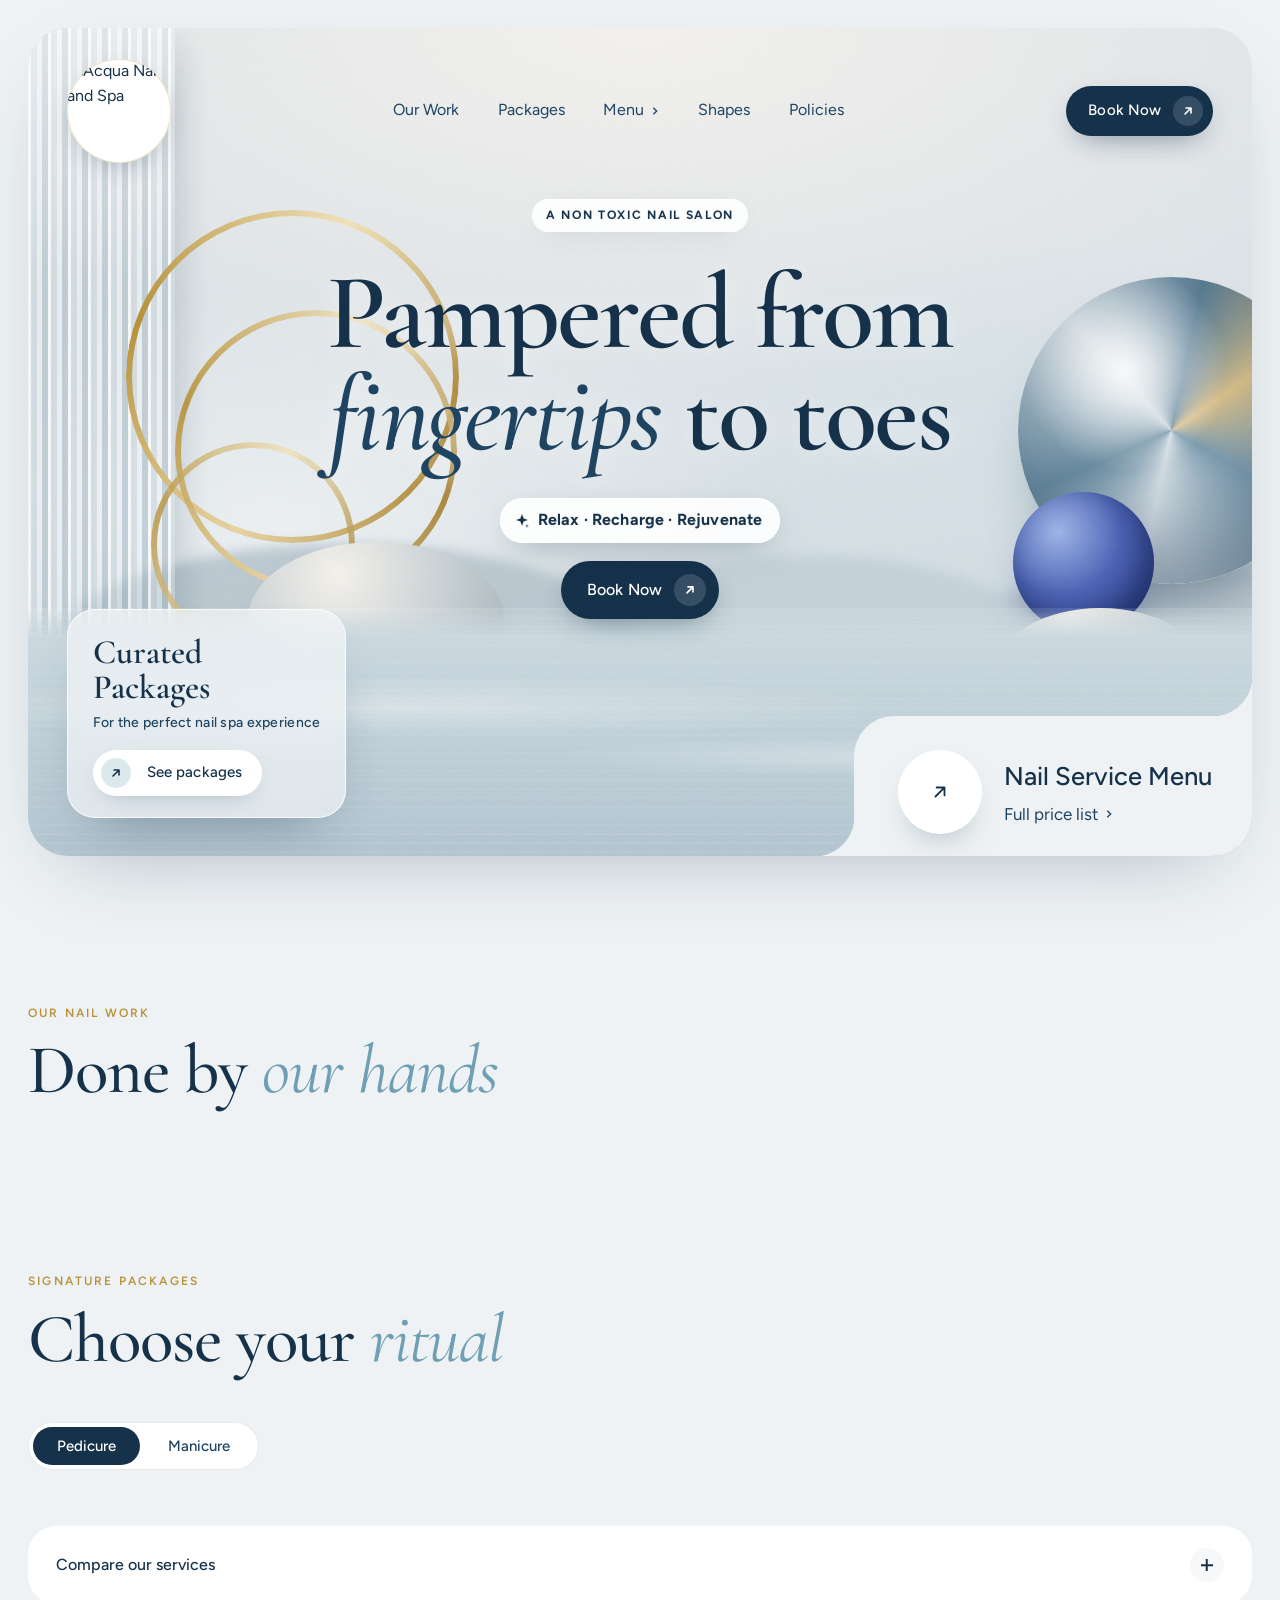
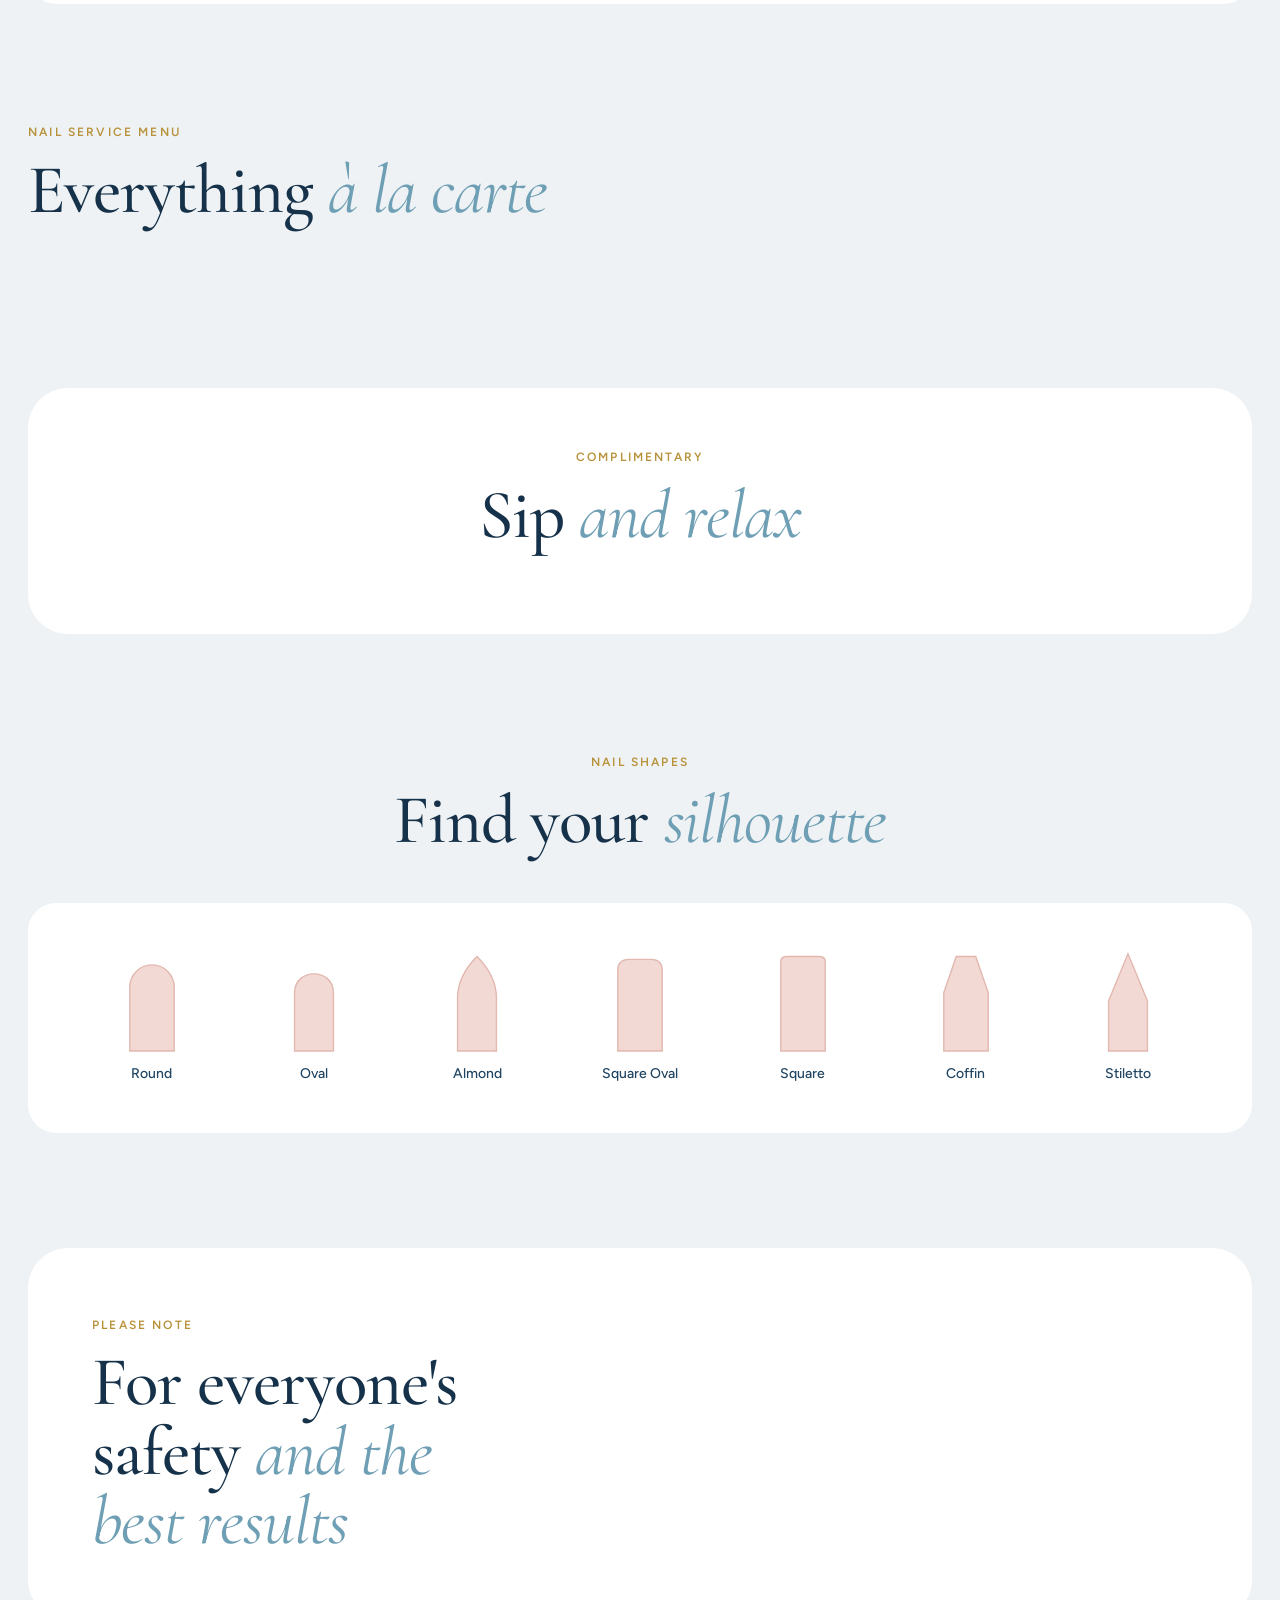
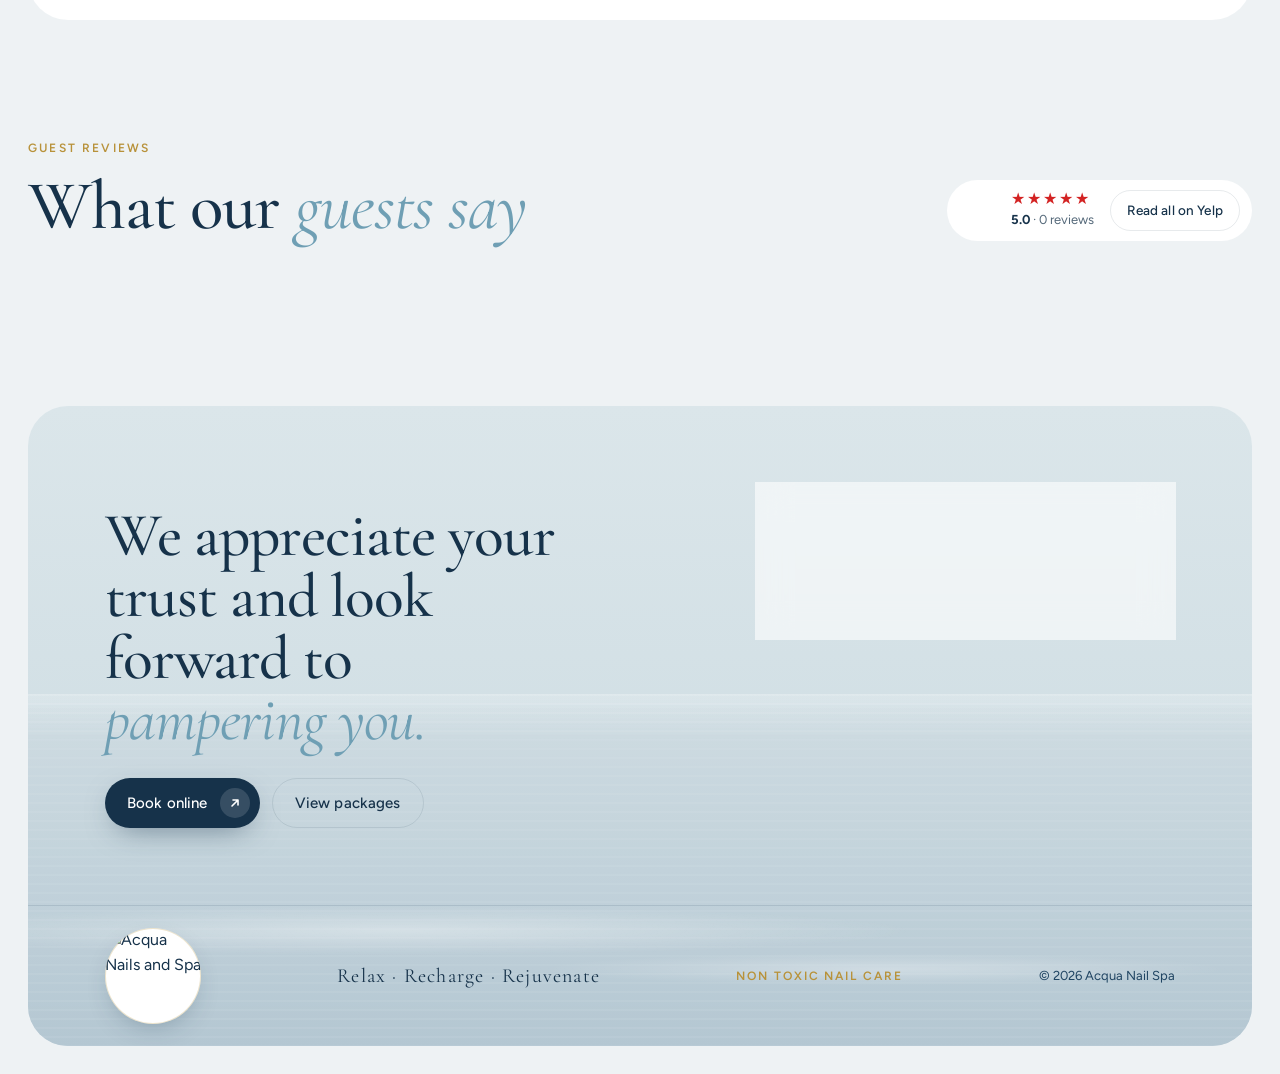
==== index.html @ 0776a432 "Add files via upload" ====
<!DOCTYPE html>
<html lang="en">
<head>
  <meta charset="UTF-8" />
  <meta name="viewport" content="width=device-width, initial-scale=1.0" />
  <title>Acqua Nail Spa · Relax · Recharge · Rejuvenate</title>
  <meta name="description" content="Acqua Nail Spa, a non toxic nail salon in Germantown, MD. Signature R³ manicures and pedicures, gel enhancements, waxing and facials." />
  <link rel="icon" href="images/logo.jpg" />
  <link rel="preconnect" href="https://fonts.googleapis.com" />
  <link rel="preconnect" href="https://fonts.gstatic.com" crossorigin />
  <link href="https://fonts.googleapis.com/css2?family=Cormorant+Garamond:ital,wght@0,400;0,500;0,600;1,400;1,500&family=Figtree:wght@300;400;500;600;700&display=swap" rel="stylesheet" />
  <link rel="stylesheet" href="styles.css" />
</head>
<body>
<!--
  All wording, prices, hours, photos and reviews live in the /content folder and are
  edited at /admin. This file is the layout only.
-->

<!-- ===================== HERO ===================== -->
<header class="hero" id="top">
  <div class="hero__scene" aria-hidden="true">
    <div class="scene__sky"></div>
    <div class="scene__haze"></div>
    <div class="scene__hills"></div>
    <div class="scene__column"></div>
    <div class="scene__ring scene__ring--a"></div>
    <div class="scene__ring scene__ring--b"></div>
    <div class="scene__ring scene__ring--c"></div>
    <div class="scene__orb scene__orb--marble"></div>
    <div class="scene__orb scene__orb--blue"></div>
    <div class="scene__stone scene__stone--l"></div>
    <div class="scene__stone scene__stone--r"></div>
    <div class="scene__water"></div>
    <div class="scene__ripple"></div>
    <div class="scene__grain"></div>
  </div>

  <nav class="nav">
    <a class="brand" href="#top" aria-label="Acqua Nail Spa home">
      <img class="brand__logo" data-logo src="images/logo.jpg" alt="Acqua Nails and Spa" width="104" height="104" />
    </a>

    <ul class="nav__links">
      <li><a href="#work">Our Work</a></li>
      <li><a href="#packages">Packages</a></li>
      <li><a href="#menu">Menu <svg viewBox="0 0 12 12" width="10" height="10" aria-hidden="true"><path d="M4 2l4 4-4 4" fill="none" stroke="currentColor" stroke-width="1.6"/></svg></a></li>
      <li><a href="#shapes">Shapes</a></li>
      <li><a href="#policies">Policies</a></li>
    </ul>

    <a class="btn btn--dark" data-book href="#" target="_blank" rel="noopener">
      <span data-text="hero.book_button">Book Now</span>
      <span class="btn__arrow"><svg viewBox="0 0 12 12" width="12" height="12" aria-hidden="true"><path d="M3 9l6-6M4 3h5v5" fill="none" stroke="currentColor" stroke-width="1.6" stroke-linecap="round" stroke-linejoin="round"/></svg></span>
    </a>

    <button class="nav__toggle" aria-label="Open menu" aria-expanded="false"><span></span><span></span></button>
  </nav>

  <div class="hero__content">
    <span class="chip chip--mini reveal" style="--d:.05s" data-text="hero.badge">A non toxic nail salon</span>
    <h1 class="hero__title reveal" style="--d:.15s"><span data-text="hero.title_start">Pampered from</span> <span class="hero__title-ital" data-text="hero.title_italic">fingertips</span> <span data-text="hero.title_end">to toes</span></h1>
    <span class="chip chip--hero reveal" style="--d:.35s">
      <svg viewBox="0 0 16 16" width="16" height="16" aria-hidden="true"><path d="M8 1l1.6 4.4L14 7l-4.4 1.6L8 13l-1.6-4.4L2 7l4.4-1.6L8 1Z" fill="currentColor"/><path d="M13 11l.6 1.4L15 13l-1.4.6L13 15l-.6-1.4L11 13l1.4-.6L13 11Z" fill="currentColor" opacity=".7"/></svg>
      <span data-text="hero.tagline">Relax · Recharge · Rejuvenate</span>
    </span>
    <a class="btn btn--dark btn--hero reveal" data-book href="#" target="_blank" rel="noopener" style="--d:.5s">
      <span data-text="hero.book_button">Book Now</span>
      <span class="btn__arrow"><svg viewBox="0 0 12 12" width="12" height="12" aria-hidden="true"><path d="M3 9l6-6M4 3h5v5" fill="none" stroke="currentColor" stroke-width="1.6" stroke-linecap="round" stroke-linejoin="round"/></svg></span>
    </a>
  </div>

  <aside class="hero__stat reveal" style="--d:.55s">
    <div class="stat__title" data-text="hero.card_title">Curated Packages</div>
    <div class="stat__label" data-text="hero.card_subtitle">For the perfect nail spa experience</div>
    <a class="btn btn--light" href="#packages">
      <span class="btn__arrow btn__arrow--first"><svg viewBox="0 0 12 12" width="12" height="12" aria-hidden="true"><path d="M3 9l6-6M4 3h5v5" fill="none" stroke="currentColor" stroke-width="1.6" stroke-linecap="round" stroke-linejoin="round"/></svg></span>
      <span data-text="hero.card_button">See packages</span>
    </a>
  </aside>

  <a class="hero__corner reveal" href="#menu" style="--d:.7s">
    <span class="corner__circle"><svg viewBox="0 0 16 16" width="18" height="18" aria-hidden="true"><path d="M4 12l8-8M5 4h7v7" fill="none" stroke="currentColor" stroke-width="1.6" stroke-linecap="round" stroke-linejoin="round"/></svg></span>
    <span class="corner__text">
      <strong data-text="hero.corner_title">Nail Service Menu</strong>
      <span><span data-text="hero.corner_subtitle">Full price list</span> <svg viewBox="0 0 12 12" width="10" height="10" aria-hidden="true"><path d="M4 2l4 4-4 4" fill="none" stroke="currentColor" stroke-width="1.6"/></svg></span>
    </span>
  </a>
</header>

<!-- ===================== PILLARS ===================== -->
<section class="pillars" aria-label="Our philosophy" data-list="pillars"></section>

<!-- ===================== OUR WORK ===================== -->
<section class="section work" id="work">
  <div class="section__head reveal">
    <span class="eyebrow" data-text="gallery.label">Our nail work</span>
    <h2><span data-text="gallery.heading">Done by</span> <em data-text="gallery.heading_italic">our hands</em></h2>
    <p data-text="gallery.intro"></p>
  </div>
  <div class="work__grid" data-list="gallery"></div>
</section>

<!-- ===================== PACKAGES ===================== -->
<section class="section packages" id="packages">
  <div class="section__head reveal">
    <span class="eyebrow" data-text="packages.label">Signature packages</span>
    <h2><span data-text="packages.heading">Choose your</span> <em data-text="packages.heading_italic">ritual</em></h2>
    <p data-text="packages.intro"></p>
  </div>

  <div class="tabs reveal" role="tablist" aria-label="Package type">
    <button class="tab is-active" role="tab" aria-selected="true" data-tab="pedicure">Pedicure</button>
    <button class="tab" role="tab" aria-selected="false" data-tab="manicure">Manicure</button>
    <span class="tabs__glider" aria-hidden="true"></span>
  </div>

  <div class="tier-grid tier-grid--4" data-panel="pedicure" data-tiers="pedicure" role="tabpanel"></div>
  <div class="tier-grid tier-grid--3" data-panel="manicure" data-tiers="manicure" role="tabpanel" hidden></div>

  <details class="compare reveal">
    <summary><span data-text="packages.compare_label">Compare our services</span><i></i></summary>
    <div class="compare__wrap" data-panel="pedicure" data-compare="pedicure"></div>
    <div class="compare__wrap" data-panel="manicure" data-compare="manicure" hidden></div>
    <p class="compare__note" data-text="packages.compare_note"></p>
  </details>
</section>

<!-- ===================== MENU ===================== -->
<section class="section menu" id="menu">
  <div class="section__head reveal">
    <span class="eyebrow" data-text="menu.label">Nail service menu</span>
    <h2><span data-text="menu.heading">Everything</span> <em data-text="menu.heading_italic">à la carte</em></h2>
    <p data-text="menu.intro"></p>
  </div>
  <div class="menu__grid" data-list="menu"></div>
</section>

<!-- ===================== SIP & RELAX ===================== -->
<section class="section sip" id="sip">
  <div class="sip__card">
    <div class="section__head section__head--center reveal">
      <span class="eyebrow" data-text="sip.label">Complimentary</span>
      <h2><span data-text="sip.heading">Sip</span> <em data-text="sip.heading_italic">and relax</em></h2>
      <p data-text="sip.text"></p>
    </div>
    <ul class="sip__row" data-list="sip"></ul>
  </div>
</section>

<!-- ===================== SHAPES ===================== -->
<section class="section shapes" id="shapes">
  <div class="section__head section__head--center reveal">
    <span class="eyebrow">Nail shapes</span>
    <h2>Find your <em>silhouette</em></h2>
  </div>
  <div class="shapes__row">
    <figure class="shape reveal" style="--d:0s"><svg viewBox="0 0 40 72"><path d="M4 72V26a16 16 0 0 1 32 0v46Z"/></svg><figcaption>Round</figcaption></figure>
    <figure class="shape reveal" style="--d:.05s"><svg viewBox="0 0 40 72"><path d="M6 72V30C6 12 34 12 34 30v42Z"/></svg><figcaption>Oval</figcaption></figure>
    <figure class="shape reveal" style="--d:.1s"><svg viewBox="0 0 40 72"><path d="M6 72V34c0-14 8-24 14-30 6 6 14 16 14 30v38Z"/></svg><figcaption>Almond</figcaption></figure>
    <figure class="shape reveal" style="--d:.15s"><svg viewBox="0 0 40 72"><path d="M4 72V14q0-8 8-8h16q8 0 8 8v58Z"/></svg><figcaption>Square Oval</figcaption></figure>
    <figure class="shape reveal" style="--d:.2s"><svg viewBox="0 0 40 72"><path d="M4 72V8q0-4 4-4h24q4 0 4 4v64Z"/></svg><figcaption>Square</figcaption></figure>
    <figure class="shape reveal" style="--d:.25s"><svg viewBox="0 0 40 72"><path d="M4 72V30L13 4h14l9 26v42Z"/></svg><figcaption>Coffin</figcaption></figure>
    <figure class="shape reveal" style="--d:.3s"><svg viewBox="0 0 40 72"><path d="M6 72V36L20 2l14 34v36Z"/></svg><figcaption>Stiletto</figcaption></figure>
  </div>
</section>

<!-- ===================== POLICIES ===================== -->
<section class="section policies" id="policies">
  <div class="policies__card">
    <div class="section__head reveal">
      <span class="eyebrow" data-text="policies.label">Please note</span>
      <h2><span data-text="policies.heading">For everyone's safety</span> <em data-text="policies.heading_italic">and the best results</em></h2>
    </div>
    <ul class="policy-list" data-list="policies"></ul>
  </div>
</section>

<!-- ===================== REVIEWS ===================== -->
<section class="section reviews" id="reviews" aria-label="Guest reviews">
  <div class="reviews__head reveal">
    <div>
      <span class="eyebrow" data-text="reviews.label">Guest reviews</span>
      <h2><span data-text="reviews.heading">What our</span> <em data-text="reviews.heading_italic">guests say</em></h2>
    </div>
    <div class="reviews__summary">
      <span class="g-logo" data-source-logo></span>
      <div>
        <div class="reviews__stars" aria-label="5 out of 5 stars">★★★★★</div>
        <div class="reviews__meta"><b id="reviewsAvg">5.0</b> · <span id="reviewsCount">0</span> reviews</div>
      </div>
      <a class="btn btn--ghost btn--sm" id="reviewsLink" href="#" target="_blank" rel="noopener" data-text="reviews.button">Read all on Yelp</a>
    </div>
  </div>

  <div class="reviews__scroller">
    <button class="reviews__nav reviews__nav--prev" aria-label="Previous reviews"><svg viewBox="0 0 12 12" width="12" height="12" aria-hidden="true"><path d="M8 2L4 6l4 4" fill="none" stroke="currentColor" stroke-width="1.6"/></svg></button>
    <div class="reviews__track" id="reviewsTrack" tabindex="0"></div>
    <button class="reviews__nav reviews__nav--next" aria-label="Next reviews"><svg viewBox="0 0 12 12" width="12" height="12" aria-hidden="true"><path d="M4 2l4 4-4 4" fill="none" stroke="currentColor" stroke-width="1.6"/></svg></button>
  </div>
</section>

<!-- ===================== VISIT / FOOTER ===================== -->
<footer class="visit" id="visit">
  <div class="visit__card">
    <div class="visit__scene" aria-hidden="true"><div class="scene__water scene__water--footer"></div><div class="scene__ripple"></div></div>
    <div class="visit__inner">
      <div class="visit__main reveal">
        <h2><span data-text="footer.heading">We appreciate your trust and look forward to</span> <em data-text="footer.heading_italic">pampering you.</em></h2>
        <p data-text="footer.text"></p>
        <div class="visit__actions">
          <a class="btn btn--dark" data-book href="#" target="_blank" rel="noopener">
            <span data-text="footer.book_button">Book online</span>
            <span class="btn__arrow"><svg viewBox="0 0 12 12" width="12" height="12" aria-hidden="true"><path d="M3 9l6-6M4 3h5v5" fill="none" stroke="currentColor" stroke-width="1.6" stroke-linecap="round" stroke-linejoin="round"/></svg></span>
          </a>
          <a class="btn btn--ghost" href="#packages" data-text="footer.packages_button">View packages</a>
        </div>
      </div>

      <div class="visit__aside reveal" style="--d:.1s">
        <div class="visit__block">
          <h4>Visit us</h4>
          <p><a data-map href="#" target="_blank" rel="noopener"><span data-text="address_line1"></span><br/><span data-text="address_line2"></span></a></p>
          <p><a data-tel href="#" data-text="phone"></a></p>
        </div>
        <div class="visit__block">
          <h4>Hours</h4>
          <p data-list="hours"></p>
        </div>
      </div>
    </div>

    <div class="visit__bottom">
      <a class="brand brand--footer" href="#top">
        <img class="brand__logo brand__logo--footer" data-logo src="images/logo.jpg" alt="Acqua Nails and Spa" width="96" height="96" />
      </a>
      <p class="visit__motto" data-text="footer.motto">Relax · Recharge · Rejuvenate</p>
      <p class="visit__tag" data-text="footer.tag">Non toxic nail care</p>
      <p class="visit__copy">© <span id="year"></span> <span data-text="site_title">Acqua Nail Spa</span></p>
    </div>
  </div>
</footer>

<script src="script.js"></script>
</body>
</html>
---- styles.css ----
/* =========================================================
   ACQUA NAILS SPA — water, warmth, calm
   Display: Cormorant Garamond · Body: Figtree
   ========================================================= */

:root {
  --ground: #eef2f4;          /* page ground — pale mist */
  --paper: #ffffff;
  --paper-soft: #f6f8f9;
  --navy: #16324a;            /* deep water */
  --navy-2: #1f4462;
  --ink: #1c2b37;
  --ink-soft: #55697a;
  --ink-mute: #8a9aa8;
  --aqua: #a9cdd6;
  --aqua-deep: #6f9fb4;
  --aqua-pale: #dbe9ed;
  --gold: #b8923a;
  --gold-soft: #d9c08a;
  --gold-pale: #f3ead4;
  --line: rgba(22, 50, 74, 0.10);

  --radius-xl: 40px;
  --radius-lg: 28px;
  --radius-md: 18px;
  --radius-pill: 999px;

  --font-display: 'Cormorant Garamond', 'Times New Roman', serif;
  --font-body: 'Figtree', 'Helvetica Neue', Arial, sans-serif;

  --gutter: clamp(16px, 2.2vw, 32px);
  --ease-out: cubic-bezier(.22, .61, .36, 1);
}

*, *::before, *::after { box-sizing: border-box; }
html { scroll-behavior: smooth; -webkit-text-size-adjust: 100%; }
body {
  margin: 0;
  background: var(--ground);
  color: var(--ink);
  font-family: var(--font-body);
  font-size: 16px;
  line-height: 1.55;
  -webkit-font-smoothing: antialiased;
  padding: var(--gutter);
}
h1, h2, h3, h4 { margin: 0; font-weight: 500; }
p { margin: 0; }
ul { margin: 0; padding: 0; list-style: none; }
[hidden] { display: none !important; }
a { color: inherit; text-decoration: none; }
sup { font-size: .55em; vertical-align: super; line-height: 0; }
em { font-style: italic; }

/* ---------- reveal ---------- */
.reveal {
  opacity: 0;
  transform: translateY(18px);
  transition: opacity .9s var(--ease-out), transform .9s var(--ease-out);
  transition-delay: var(--d, 0s);
}
.reveal.is-in { opacity: 1; transform: none; }
@media (prefers-reduced-motion: reduce) {
  .reveal { opacity: 1; transform: none; transition: none; }
  * { animation: none !important; }
}

/* ---------- buttons & chips ---------- */
.btn {
  display: inline-flex; align-items: center; gap: 12px;
  padding: 10px 10px 10px 22px;
  border-radius: var(--radius-pill);
  font-weight: 500; font-size: 15px; letter-spacing: .01em;
  transition: transform .35s var(--ease-out), box-shadow .35s var(--ease-out), background .3s;
  white-space: nowrap;
}
.btn:hover { transform: translateY(-2px); }
.btn__arrow {
  width: 30px; height: 30px; border-radius: 50%;
  display: grid; place-items: center;
  transition: transform .35s var(--ease-out);
}
.btn:hover .btn__arrow { transform: rotate(45deg); }
.btn--dark { background: var(--navy); color: #fff; box-shadow: 0 10px 30px -12px rgba(22,50,74,.6); }
.btn--dark .btn__arrow { background: rgba(255,255,255,.14); color: #fff; }
.btn--light { background: #fff; color: var(--navy); padding: 8px 20px 8px 8px; box-shadow: 0 8px 24px -12px rgba(22,50,74,.35); }
.btn--light .btn__arrow { background: var(--aqua-pale); color: var(--navy); }
.btn--ghost { background: transparent; color: var(--navy); border: 1px solid var(--line); padding: 12px 22px; }
.btn--ghost:hover { background: rgba(255,255,255,.6); }

.chip {
  display: inline-flex; align-items: center; gap: 8px;
  padding: 10px 18px 10px 14px;
  border-radius: var(--radius-pill);
  background: rgba(255,255,255,.72);
  backdrop-filter: blur(14px); -webkit-backdrop-filter: blur(14px);
  color: var(--navy); font-weight: 500; font-size: 15px;
  box-shadow: 0 8px 30px -14px rgba(22,50,74,.4), inset 0 0 0 1px rgba(255,255,255,.7);
}
.chip--gold { background: var(--gold-pale); color: var(--gold); box-shadow: none; }

.eyebrow {
  display: inline-block;
  font-size: 12px; letter-spacing: .18em; text-transform: uppercase;
  color: var(--gold); font-weight: 600; margin-bottom: 14px;
}

/* =========================================================
   HERO
   ========================================================= */
.hero {
  position: relative;
  height: clamp(640px, 92vh, 900px);
  border-radius: var(--radius-xl);
  overflow: hidden;
  isolation: isolate;
  background: #d7e3e8;
  box-shadow: 0 30px 80px -40px rgba(22,50,74,.35);
}

/* --- the built scene: sky, haze, hills, glass column, gold rings, orbs, water --- */
.hero__scene {
  position: absolute; inset: 0; z-index: 0;
  --px: 0; --py: 0;
}
.hero__scene > div { position: absolute; }

.scene__sky {
  inset: 0;
  background:
    radial-gradient(120% 80% at 50% 0%, #f4f2ee 0%, #e2e7ea 45%, #cfdbe1 100%);
}
.scene__haze {
  inset: 0;
  background:
    radial-gradient(60% 40% at 20% 60%, rgba(255,255,255,.55), transparent 70%),
    radial-gradient(50% 35% at 80% 50%, rgba(214,226,232,.8), transparent 70%);
  transform: translate(calc(var(--px) * -10px), calc(var(--py) * -6px));
  transition: transform .6s var(--ease-out);
}
.scene__hills {
  left: -10%; right: -10%; top: 46%; height: 30%;
  background:
    radial-gradient(45% 100% at 30% 100%, #b9c7cf 0%, #b9c7cf 45%, transparent 46%),
    radial-gradient(35% 90% at 62% 100%, #c5d2d9 0%, #c5d2d9 45%, transparent 46%),
    radial-gradient(40% 80% at 88% 100%, #bcc9d1 0%, #bcc9d1 45%, transparent 46%);
  filter: blur(6px);
  opacity: .9;
  transform: translate(calc(var(--px) * -18px), calc(var(--py) * -8px));
  transition: transform .6s var(--ease-out);
}

/* ribbed glass column on the left edge */
.scene__column {
  left: 0; top: 0; bottom: 0; width: 12%;
  background:
    repeating-linear-gradient(90deg,
      rgba(255,255,255,.75) 0 3px,
      rgba(200,212,220,.55) 3px 9px,
      rgba(255,255,255,.35) 9px 14px,
      rgba(160,180,192,.5) 14px 20px);
  backdrop-filter: blur(2px);
  box-shadow: 18px 0 40px -20px rgba(22,50,74,.25);
  opacity: .95;
}
.scene__column::after {
  content: ''; position: absolute; inset: 0;
  background: linear-gradient(180deg, rgba(255,255,255,.5), transparent 30%, transparent 70%, rgba(22,50,74,.12));
}

/* gold rings */
.scene__ring {
  border-radius: 50%;
  border: 6px solid transparent;
  background:
    linear-gradient(#0000,#0000) padding-box,
    conic-gradient(from 200deg, #e8d5a3, #b8923a 25%, #f1e3bb 50%, #a67f2c 75%, #e8d5a3) border-box;
  -webkit-mask: linear-gradient(#000 0 0) padding-box, linear-gradient(#000 0 0);
  -webkit-mask-composite: xor; mask-composite: exclude;
  filter: drop-shadow(0 20px 30px rgba(22,50,74,.18));
  transform: translate(calc(var(--px) * 14px), calc(var(--py) * 10px));
  transition: transform .6s var(--ease-out);
}
.scene__ring--a { width: 26vw; height: 26vw; max-width: 380px; max-height: 380px; left: 8%; top: 22%; }
.scene__ring--b { width: 22vw; height: 22vw; max-width: 320px; max-height: 320px; left: 12%; top: 34%; opacity: .9; }
.scene__ring--c { width: 16vw; height: 16vw; max-width: 240px; max-height: 240px; left: 10%; top: 50%; opacity: .8; }

/* orbs */
.scene__orb {
  border-radius: 50%;
  transform: translate(calc(var(--px) * 22px), calc(var(--py) * 14px));
  transition: transform .6s var(--ease-out);
}
.scene__orb--marble {
  width: 24vw; height: 24vw; max-width: 340px; max-height: 340px;
  right: -6%; top: 30%;
  background:
    radial-gradient(circle at 35% 30%, rgba(255,255,255,.9), transparent 35%),
    conic-gradient(from 120deg at 50% 50%, #7f9fb3, #d6dfe5 20%, #6b8ea3 35%, #c9d5dc 55%, #5f8299 70%, #d9c08a 82%, #7f9fb3);
  filter: blur(.4px);
  box-shadow: inset -30px -40px 80px rgba(22,50,74,.35), 0 40px 60px -30px rgba(22,50,74,.5);
  animation: drift 14s ease-in-out infinite;
}
.scene__orb--blue {
  width: 11vw; height: 11vw; max-width: 170px; max-height: 170px;
  right: 8%; top: 56%;
  background: radial-gradient(circle at 32% 28%, #9fb6e8, #4e66b8 45%, #2c3f8c 100%);
  box-shadow: inset -10px -14px 30px rgba(10,20,60,.5), 0 30px 50px -22px rgba(30,45,110,.6);
  animation: drift 11s ease-in-out infinite reverse;
}
@keyframes drift {
  0%, 100% { margin-top: 0; }
  50% { margin-top: -14px; }
}

/* soft stones */
.scene__stone {
  border-radius: 50% 50% 45% 45% / 60% 60% 40% 40%;
  background: radial-gradient(circle at 35% 25%, #f5f2ec, #cbd3d6 55%, #a9b6bd);
  box-shadow: 0 30px 40px -24px rgba(22,50,74,.5);
  filter: blur(.3px);
}
.scene__stone--l { left: 18%; top: 62%; width: 20vw; height: 10vw; max-width: 300px; max-height: 150px; }
.scene__stone--r { right: 4%; top: 70%; width: 16vw; height: 8vw; max-width: 240px; max-height: 120px; }

/* water */
.scene__water {
  left: 0; right: 0; bottom: 0; height: 30%;
  background:
    linear-gradient(180deg, rgba(196,212,220,0) 0%, #c7d6dd 12%, #bfd0d9 50%, #b4c7d2 100%);
}
.scene__water::before {
  content: ''; position: absolute; inset: 0;
  background:
    repeating-linear-gradient(180deg, rgba(255,255,255,.18) 0 2px, transparent 2px 9px),
    linear-gradient(180deg, rgba(255,255,255,.3), transparent);
  mix-blend-mode: soft-light;
  opacity: .7;
}
.scene__ripple {
  left: 0; right: 0; bottom: 0; height: 30%;
  background:
    radial-gradient(60% 18% at 30% 40%, rgba(255,255,255,.35), transparent 70%),
    radial-gradient(40% 12% at 70% 60%, rgba(255,255,255,.3), transparent 70%);
  animation: shimmer 9s ease-in-out infinite;
}
@keyframes shimmer {
  0%, 100% { opacity: .6; transform: translateX(0); }
  50% { opacity: 1; transform: translateX(-2%); }
}
.scene__grain {
  inset: 0; opacity: .12; mix-blend-mode: multiply;
  background-image: url("data:image/svg+xml,%3Csvg xmlns='http://www.w3.org/2000/svg' width='160' height='160'%3E%3Cfilter id='n'%3E%3CfeTurbulence type='fractalNoise' baseFrequency='.9' numOctaves='2' stitchTiles='stitch'/%3E%3C/filter%3E%3Crect width='100%25' height='100%25' filter='url(%23n)' opacity='.5'/%3E%3C/svg%3E");
}

/* --- nav --- */
.nav {
  position: absolute; z-index: 5; top: 0; left: 0; right: 0;
  display: flex; align-items: center; justify-content: space-between;
  padding: clamp(18px, 2.4vw, 32px) clamp(20px, 3vw, 44px);
}
.brand { display: inline-flex; align-items: center; gap: 10px; color: var(--navy); }
.brand__mark { width: 34px; height: 34px; color: var(--gold); }
.brand__name { font-family: var(--font-display); font-size: 22px; font-weight: 600; letter-spacing: .02em; line-height: 1; }
.brand__name em { font-weight: 400; }

.nav__links { display: flex; gap: clamp(18px, 3vw, 40px); }
.nav__links a {
  display: inline-flex; align-items: center; gap: 6px;
  color: var(--navy-2); font-size: 16px; font-weight: 400;
  position: relative; padding: 4px 0;
}
.nav__links a::after {
  content: ''; position: absolute; left: 0; bottom: -2px; height: 1px; width: 100%;
  background: var(--navy); transform: scaleX(0); transform-origin: left;
  transition: transform .4s var(--ease-out);
}
.nav__links a:hover::after { transform: scaleX(1); }

.nav__toggle {
  display: none; width: 44px; height: 44px; border-radius: 50%;
  border: 0; background: rgba(255,255,255,.7); backdrop-filter: blur(10px);
  cursor: pointer; place-items: center; gap: 5px; flex-direction: column;
}
.nav__toggle span { width: 18px; height: 1.5px; background: var(--navy); display: block; transition: transform .3s; }

/* --- hero copy --- */
.hero__content {
  position: absolute; z-index: 3; inset: 0;
  display: flex; flex-direction: column; align-items: center; justify-content: center;
  text-align: center; padding: 0 clamp(20px, 6vw, 80px);
  transform: translateY(-4%);
}
.hero__title {
  font-family: var(--font-display);
  font-size: clamp(48px, 8.4vw, 124px);
  line-height: .95; letter-spacing: -.02em;
  color: var(--navy); margin: 22px 0 22px;
  max-width: 14ch;
}
.hero__title-ital { font-style: italic; font-weight: 400; color: var(--navy-2); }
.hero__sub {
  max-width: 56ch; font-size: clamp(16px, 1.4vw, 19px); color: var(--navy-2);
  text-wrap: balance;
}

/* --- floating stat card (bottom-left) --- */
.hero__stat {
  position: absolute; z-index: 4; left: clamp(16px, 3vw, 44px); bottom: clamp(16px, 3vw, 44px);
  padding: 26px 26px 22px; min-width: 240px;
  border-radius: var(--radius-lg);
  background: rgba(255,255,255,.55);
  backdrop-filter: blur(20px); -webkit-backdrop-filter: blur(20px);
  box-shadow: 0 30px 60px -30px rgba(22,50,74,.45), inset 0 0 0 1px rgba(255,255,255,.7);
  display: flex; flex-direction: column; align-items: flex-start;
}
.stat__num { font-family: var(--font-display); font-size: 56px; line-height: 1; color: var(--navy); font-weight: 500; }
.stat__num sup { font-size: .5em; color: var(--gold); font-weight: 600; }
.stat__label { font-size: 12px; letter-spacing: .16em; text-transform: uppercase; color: var(--navy-2); font-weight: 600; margin: 6px 0 16px; }
.btn__arrow--first { margin-right: 4px; }

/* --- bottom-right cut-out card --- */
.hero__corner {
  position: absolute; z-index: 4; right: 0; bottom: 0;
  display: flex; align-items: center; gap: 22px;
  padding: 34px 40px 22px 44px;
  background: var(--ground);
  border-top-left-radius: var(--radius-xl);
  color: var(--navy);
}
.hero__corner::before, .hero__corner::after {
  content: ''; position: absolute; width: var(--radius-xl); height: var(--radius-xl);
  background: radial-gradient(circle at 0 0, transparent var(--radius-xl), var(--ground) calc(var(--radius-xl) + 1px));
}
.hero__corner::before { left: calc(var(--radius-xl) * -1); bottom: 0; transform: none; }
.hero__corner::after { right: 0; top: calc(var(--radius-xl) * -1); }
.corner__circle {
  width: 84px; height: 84px; border-radius: 50%;
  background: #fff; display: grid; place-items: center; color: var(--navy);
  box-shadow: 0 16px 34px -20px rgba(22,50,74,.5);
  transition: transform .5s var(--ease-out);
}
.hero__corner:hover .corner__circle { transform: rotate(45deg); }
.corner__text { display: flex; flex-direction: column; gap: 4px; }
.corner__text strong { font-size: clamp(20px, 2vw, 28px); font-weight: 500; }
.corner__text span { display: inline-flex; align-items: center; gap: 6px; color: var(--navy-2); font-size: 17px; }

/* =========================================================
   PILLARS
   ========================================================= */
.pillars {
  display: grid; grid-template-columns: repeat(3, 1fr); gap: var(--gutter);
  margin-top: var(--gutter);
}
.pillar {
  background: var(--paper); border-radius: var(--radius-lg);
  padding: 30px 30px 32px; position: relative; overflow: hidden;
  min-height: 190px;
}
.pillar::after {
  content: ''; position: absolute; right: -40px; bottom: -40px; width: 140px; height: 140px; border-radius: 50%;
  background: radial-gradient(circle, var(--aqua-pale), transparent 70%);
}
.pillar__index { font-size: 12px; letter-spacing: .18em; color: var(--gold); font-weight: 600; }
.pillar h3 { font-family: var(--font-display); font-size: 36px; margin: 8px 0 8px; color: var(--navy); }
.pillar p { color: var(--ink-soft); max-width: 36ch; }

/* =========================================================
   SECTIONS (shared)
   ========================================================= */
.section { margin-top: clamp(64px, 9vw, 120px); }
.section__head { max-width: 62ch; margin-bottom: clamp(28px, 4vw, 48px); }
.section__head--center { text-align: center; margin-inline: auto; }
.section__head h2 {
  font-family: var(--font-display); font-size: clamp(40px, 5.4vw, 72px);
  line-height: 1; letter-spacing: -.015em; color: var(--navy);
}
.section__head h2 em { color: var(--aqua-deep); font-weight: 400; }
.section__head p { margin-top: 16px; color: var(--ink-soft); font-size: 17px; max-width: 58ch; }

/* =========================================================
   PACKAGES
   ========================================================= */
.tabs {
  position: relative; display: inline-flex; gap: 4px;
  padding: 5px; border-radius: var(--radius-pill);
  background: #fff; box-shadow: inset 0 0 0 1px var(--line);
  margin-bottom: 28px;
}
.tab {
  position: relative; z-index: 1;
  border: 0; background: transparent; cursor: pointer;
  padding: 10px 24px; border-radius: var(--radius-pill);
  font: 500 15px var(--font-body); color: var(--navy-2);
  transition: color .3s;
}
.tab.is-active { color: #fff; }
.tabs__glider {
  position: absolute; top: 5px; bottom: 5px; left: 0;
  border-radius: var(--radius-pill); background: var(--navy);
  transition: transform .45s var(--ease-out), width .45s var(--ease-out);
}

.tier-grid { display: grid; gap: var(--gutter); }
.tier-grid--4 { grid-template-columns: repeat(4, 1fr); }
.tier-grid--3 { grid-template-columns: repeat(3, 1fr); }

.tier {
  position: relative;
  background: var(--paper); border-radius: var(--radius-lg);
  padding: 28px 26px 26px;
  display: flex; flex-direction: column;
  box-shadow: 0 1px 0 rgba(22,50,74,.04);
  transition: transform .5s var(--ease-out), box-shadow .5s var(--ease-out);
}
.tier:hover { transform: translateY(-6px); box-shadow: 0 30px 50px -32px rgba(22,50,74,.4); }
.tier--featured {
  background: linear-gradient(160deg, #1b3a55, #16324a 60%, #10263a);
  color: #eef4f7;
}
.tier__badge {
  position: absolute; top: 18px; right: 18px;
  font-size: 11px; letter-spacing: .14em; text-transform: uppercase; font-weight: 600;
  color: var(--gold-soft); background: rgba(255,255,255,.08); padding: 6px 10px; border-radius: var(--radius-pill);
}
.tier__head { display: flex; flex-direction: column; gap: 8px; }
.tier__code {
  font-family: var(--font-display); font-size: 30px; font-weight: 600; color: var(--gold); line-height: 1;
}
.tier__head h3 { font-size: 17px; font-weight: 600; letter-spacing: .01em; color: inherit; }
.tier:not(.tier--featured) .tier__head h3 { color: var(--navy); }
.tier__price {
  font-family: var(--font-display); font-size: 64px; line-height: 1; margin: 20px 0 20px; font-weight: 500;
  color: inherit;
}
.tier:not(.tier--featured) .tier__price { color: var(--navy); }
.tier__price .cur { font-size: .45em; vertical-align: top; margin-right: 2px; color: var(--gold); }
.tier__list { display: flex; flex-direction: column; gap: 10px; flex: 1; font-size: 14.5px; }
.tier__list li { display: flex; gap: 10px; align-items: flex-start; line-height: 1.4; }
.tier__list i {
  flex: 0 0 18px; height: 18px; margin-top: 1px; border-radius: 50%;
  background: var(--aqua-pale); position: relative;
}
.tier__list i::after {
  content: ''; position: absolute; left: 6px; top: 3px; width: 4px; height: 8px;
  border: solid var(--navy); border-width: 0 1.6px 1.6px 0; transform: rotate(45deg);
}
.tier--featured .tier__list i { background: rgba(255,255,255,.12); }
.tier--featured .tier__list i::after { border-color: var(--gold-soft); }
.tier__list .minutes b { font-weight: 600; color: var(--gold); }
.tier:not(.tier--featured) .tier__list { color: var(--ink-soft); }
.tier__cta {
  margin-top: 24px; text-align: center; padding: 12px; border-radius: var(--radius-pill);
  font-weight: 500; font-size: 14.5px;
  background: var(--paper-soft); color: var(--navy);
  transition: background .3s, color .3s;
}
.tier__cta:hover { background: var(--navy); color: #fff; }
.tier--featured .tier__cta { background: var(--gold); color: #1a1607; }
.tier--featured .tier__cta:hover { background: var(--gold-soft); }

/* compare */
.compare {
  margin-top: var(--gutter);
  background: var(--paper); border-radius: var(--radius-lg);
  overflow: hidden;
}
.compare summary {
  list-style: none; cursor: pointer;
  display: flex; align-items: center; justify-content: space-between;
  padding: 22px 28px; font-weight: 500; color: var(--navy); font-size: 16px;
}
.compare summary::-webkit-details-marker { display: none; }
.compare summary i {
  width: 34px; height: 34px; border-radius: 50%; background: var(--paper-soft); position: relative;
  transition: transform .4s var(--ease-out);
}
.compare summary i::before, .compare summary i::after {
  content: ''; position: absolute; left: 50%; top: 50%; background: var(--navy);
  width: 12px; height: 1.5px; transform: translate(-50%, -50%);
}
.compare summary i::after { transform: translate(-50%, -50%) rotate(90deg); }
.compare[open] summary i { transform: rotate(45deg); }
.compare__wrap { overflow-x: auto; padding: 0 28px 8px; }
.compare__table { width: 100%; border-collapse: collapse; min-width: 560px; font-size: 14.5px; }
.compare__table caption { text-align: left; font-family: var(--font-display); font-size: 22px; color: var(--navy); padding: 6px 0 14px; }
.compare__table th, .compare__table td { padding: 12px 10px; border-top: 1px solid var(--line); text-align: center; }
.compare__table th[scope="row"] { text-align: left; font-weight: 400; color: var(--ink); }
.compare__table th[scope="row"] small, .compare__table thead small { color: var(--ink-mute); font-weight: 400; }
.compare__table thead th { font-family: var(--font-display); font-size: 22px; color: var(--navy); border-top: 0; }
.compare__table thead th:first-child { font-family: var(--font-body); font-size: 13px; letter-spacing: .1em; text-transform: uppercase; color: var(--ink-mute); text-align: left; }
.compare__table td { color: var(--aqua-deep); font-weight: 600; }
.compare__table tfoot th, .compare__table tfoot td { background: var(--paper-soft); font-weight: 600; color: var(--navy); font-size: 16px; }
.compare__note { padding: 12px 28px 24px; color: var(--ink-mute); font-size: 13.5px; font-style: italic; }

/* =========================================================
   MENU
   ========================================================= */
.menu__grid {
  display: grid; grid-template-columns: repeat(3, 1fr); gap: var(--gutter);
}
.menu__col {
  background: var(--paper); border-radius: var(--radius-lg); padding: 28px 28px 24px;
}
.menu__col--wide { grid-row: span 2; }
.menu__grid { grid-auto-flow: dense; align-items: start; }
.menu__col--accent { background: linear-gradient(150deg, #f7f1e1, #efe2c4); }
.menu__col h3 {
  font-family: var(--font-display); font-size: 28px; color: var(--navy); line-height: 1.05;
  margin-bottom: 14px;
}
.menu__col h3 + .price-list { margin-top: 0; }
.menu__col h3:not(:first-child) { margin-top: 26px; }
.menu__col h3 small { font-family: var(--font-body); font-size: 13px; color: var(--ink-mute); font-weight: 400; }
.menu__hint { font-size: 13px; color: var(--gold); font-weight: 500; margin: -8px 0 12px; }
.price-list li {
  display: flex; align-items: baseline; gap: 10px; padding: 9px 0;
  border-bottom: 1px dashed var(--line);
}
.price-list li:last-child { border-bottom: 0; }
.price-list span { flex: 1; color: var(--ink); font-size: 15px; }
.price-list span::after {
  content: ''; display: inline-block; width: 100%; vertical-align: baseline;
}
.price-list b { font-weight: 600; color: var(--navy); font-variant-numeric: tabular-nums; }
.price-list--two { display: grid; grid-template-columns: 1fr 1fr; column-gap: 26px; }

.beverages { margin-top: 26px; padding-top: 20px; border-top: 1px solid var(--line); }
.beverages h4 { font-size: 12px; letter-spacing: .16em; text-transform: uppercase; color: var(--gold); font-weight: 600; margin-bottom: 10px; }
.beverages ul { display: flex; flex-wrap: wrap; gap: 8px; }
.beverages li { font-size: 13.5px; background: var(--paper-soft); padding: 6px 12px; border-radius: var(--radius-pill); color: var(--navy-2); }

/* =========================================================
   SHAPES
   ========================================================= */
.shapes__row {
  display: grid; grid-template-columns: repeat(7, 1fr); gap: 12px;
  background: var(--paper); border-radius: var(--radius-lg); padding: clamp(24px, 4vw, 48px);
}
.shape { margin: 0; text-align: center; }
.shape svg { width: 56px; height: 100px; display: block; margin: 0 auto 12px; overflow: visible; }
.shape path {
  fill: url(#nailGrad); fill: #f3d9d3;
  stroke: #e2b8b0; stroke-width: 1;
  transition: transform .5s var(--ease-out);
  transform-origin: 50% 100%;
}
.shape:hover path { transform: translateY(-6px) scale(1.04); }
.shape figcaption { font-size: 14px; color: var(--navy-2); font-weight: 500; }

/* =========================================================
   POLICIES
   ========================================================= */
.policies__card {
  background: var(--paper); border-radius: var(--radius-xl);
  padding: clamp(28px, 5vw, 64px);
  display: grid; grid-template-columns: 1fr 1.4fr; gap: clamp(28px, 5vw, 72px);
}
.policies .section__head { margin-bottom: 0; }
.policy-list { display: flex; flex-direction: column; }
.policy-list li {
  display: grid; grid-template-columns: 44px 1fr; gap: 18px; padding: 22px 0;
  border-top: 1px solid var(--line);
}
.policy-list li:first-child { border-top: 0; padding-top: 0; }
.policy-list svg { width: 44px; height: 44px; color: var(--gold); padding: 10px; border-radius: 14px; background: var(--gold-pale); }
.policy-list h4 { font-size: 16px; font-weight: 600; color: var(--navy); margin-bottom: 6px; }
.policy-list p { color: var(--ink-soft); font-size: 15px; }
.policy-list p b { color: var(--gold); font-weight: 600; }

/* =========================================================
   VISIT / FOOTER
   ========================================================= */
.visit { margin-top: clamp(64px, 9vw, 120px); }
.visit__card {
  position: relative; overflow: hidden; isolation: isolate;
  border-radius: var(--radius-xl);
  background: linear-gradient(180deg, #dbe6ea, #c9d9e0);
}
.visit__scene { position: absolute; inset: 0; z-index: 0; }
.visit__scene > div { position: absolute; }
.scene__water--footer { height: 55%; }
.visit__inner {
  position: relative; z-index: 1;
  display: grid; grid-template-columns: 1.4fr 1fr; gap: clamp(28px, 5vw, 80px);
  padding: clamp(32px, 6vw, 80px);
}
.visit__main h2 {
  font-family: var(--font-display); font-size: clamp(36px, 4.8vw, 64px); line-height: 1;
  color: var(--navy); margin: 22px 0 18px; letter-spacing: -.015em; max-width: 16ch;
}
.visit__main h2 em { color: var(--aqua-deep); font-weight: 400; }
.visit__main p { color: var(--navy-2); max-width: 56ch; font-size: 16.5px; }
.visit__actions { display: flex; gap: 12px; flex-wrap: wrap; margin-top: 28px; }
.visit__aside {
  background: rgba(255,255,255,.6); backdrop-filter: blur(16px);
  border-radius: var(--radius-lg); padding: 28px;
  display: flex; flex-direction: column; gap: 22px; align-self: start;
  box-shadow: inset 0 0 0 1px rgba(255,255,255,.7);
}
.visit__block h4 { font-size: 12px; letter-spacing: .16em; text-transform: uppercase; color: var(--gold); font-weight: 600; margin-bottom: 6px; }
.visit__block p { color: var(--navy-2); font-size: 15.5px; }
.socials { display: flex; gap: 10px; }
.socials a {
  width: 42px; height: 42px; border-radius: 50%; display: grid; place-items: center;
  background: #fff; color: var(--navy); transition: transform .3s, background .3s, color .3s;
}
.socials a:hover { transform: translateY(-3px); background: var(--navy); color: #fff; }
.socials svg { width: 20px; height: 20px; }

.visit__bottom {
  position: relative; z-index: 1;
  display: flex; align-items: center; justify-content: space-between; gap: 16px; flex-wrap: wrap;
  padding: 22px clamp(32px, 6vw, 80px);
  border-top: 1px solid rgba(22,50,74,.12);
}
.visit__motto { font-family: var(--font-display); font-size: 20px; letter-spacing: .06em; color: var(--navy); }
.visit__copy { font-size: 13px; color: var(--navy-2); }

/* =========================================================
   RESPONSIVE
   ========================================================= */
@media (max-width: 1100px) {
  .tier-grid--4 { grid-template-columns: repeat(2, 1fr); }
  .menu__grid { grid-template-columns: repeat(2, 1fr); }
  .menu__col--wide { grid-row: auto; }
  .shapes__row { grid-template-columns: repeat(4, 1fr); row-gap: 28px; }
}
@media (max-width: 900px) {
  .nav__links { display: none; }
  .nav__toggle { display: grid; }
  .nav .btn--dark { display: none; }
  .nav.is-open .nav__links {
    display: flex; flex-direction: column; gap: 6px;
    position: absolute; top: calc(100% - 8px); right: 20px; left: 20px;
    background: rgba(255,255,255,.92); backdrop-filter: blur(18px);
    border-radius: var(--radius-md); padding: 14px 18px;
    box-shadow: 0 30px 60px -30px rgba(22,50,74,.5);
  }
  .nav.is-open .nav__links a { padding: 10px 0; font-size: 18px; }
  .nav.is-open .nav__toggle span:first-child { transform: translateY(3px) rotate(45deg); }
  .nav.is-open .nav__toggle span:last-child { transform: translateY(-3.5px) rotate(-45deg); }

  .hero { height: auto; min-height: 640px; }
  .hero__content { position: relative; padding-top: 130px; padding-bottom: 260px; transform: none; }
  .hero__stat { left: 16px; bottom: 16px; min-width: 0; padding: 20px; }
  .stat__num { font-size: 44px; }
  .hero__corner { padding: 24px 22px 14px 26px; gap: 14px; }
  .corner__circle { width: 60px; height: 60px; }
  .corner__text span { font-size: 15px; }
  .scene__column { width: 8%; }
  .scene__ring--a { left: 4%; top: 16%; width: 40vw; height: 40vw; }
  .scene__ring--b { left: 8%; top: 26%; width: 34vw; height: 34vw; }
  .scene__ring--c { display: none; }
  .scene__orb--marble { width: 40vw; height: 40vw; top: 22%; }
  .scene__orb--blue { width: 18vw; height: 18vw; top: 58%; }

  .pillars { grid-template-columns: 1fr; }
  .tier-grid--3 { grid-template-columns: 1fr; }
  .policies__card { grid-template-columns: 1fr; }
  .visit__inner { grid-template-columns: 1fr; }
}
@media (max-width: 600px) {
  body { padding: 10px; }
  .hero { border-radius: 28px; }
  .hero__content { padding-bottom: 300px; }
  .hero__title { font-size: clamp(42px, 13vw, 64px); }
  .hero__stat { right: 16px; }
  .hero__corner { position: absolute; right: 0; bottom: 0; }
  .hero__stat { bottom: 108px; }
  .tier-grid--4 { grid-template-columns: 1fr; }
  .menu__grid { grid-template-columns: 1fr; }
  .price-list--two { grid-template-columns: 1fr; }
  .shapes__row { grid-template-columns: repeat(3, 1fr); }
  .compare__wrap { padding: 0 16px 8px; }
  .compare summary, .compare__note { padding-inline: 18px; }
  .visit__bottom { justify-content: center; text-align: center; }
}

/* =========================================================
   REVISIONS: bolder hero text, stat card copy, sip section, reviews
   ========================================================= */
.hero__title { font-weight: 600; text-shadow: 0 2px 24px rgba(255,255,255,.55); }
.hero__title-ital { font-weight: 500; }
.chip--hero {
  margin-top: 10px;
  background: rgba(255,255,255,.9);
  font-weight: 700; font-size: 16px; letter-spacing: .01em;
  color: var(--navy);
  box-shadow: 0 12px 34px -14px rgba(22,50,74,.5), inset 0 0 0 1px #fff;
}
.stat__title { font-family: var(--font-display); font-size: 34px; line-height: 1.05; color: var(--navy); font-weight: 600; max-width: 9ch; }
.stat__label { text-transform: none; letter-spacing: .02em; font-size: 14px; font-weight: 500; }
.hero__stat { max-width: 300px; }

/* sip & relax */
.sip__card { background: var(--paper); border-radius: var(--radius-xl); padding: clamp(28px, 5vw, 56px); }
.sip .section__head { margin-bottom: 28px; }
.sip__row { display: grid; grid-template-columns: repeat(4, 1fr); gap: var(--gutter); max-width: 900px; margin: 0 auto; }
.sip__row li {
  display: flex; flex-direction: column; align-items: center; gap: 12px;
  padding: 26px 16px; border-radius: var(--radius-lg);
  background: linear-gradient(180deg, var(--paper-soft), #eef3f5);
  font-weight: 600; color: var(--navy);
  transition: transform .4s var(--ease-out);
}
.sip__row li:hover { transform: translateY(-4px); }
.sip__icon { font-size: 34px; line-height: 1; }

/* reviews */
.reviews__head {
  display: flex; align-items: flex-end; justify-content: space-between; gap: 24px; flex-wrap: wrap;
  margin-bottom: 28px;
}
.reviews__head h2 { font-family: var(--font-display); font-size: clamp(40px, 5.4vw, 72px); line-height: 1; letter-spacing: -.015em; color: var(--navy); }
.reviews__head h2 em { color: var(--aqua-deep); font-weight: 400; }
.reviews__summary {
  display: flex; align-items: center; gap: 16px;
  background: var(--paper); border-radius: var(--radius-pill); padding: 10px 12px 10px 18px;
}
.g-logo { width: 30px; height: 30px; }
.reviews__stars { color: #d32323; letter-spacing: 2px; font-size: 16px; line-height: 1; }
.reviews__meta { font-size: 13px; color: var(--ink-soft); margin-top: 3px; }
.reviews__meta b { color: var(--navy); }
.btn--sm { padding: 9px 16px; font-size: 13.5px; }

.reviews__scroller { position: relative; }
.reviews__track {
  display: flex; gap: var(--gutter);
  overflow-x: auto; scroll-snap-type: x mandatory; scroll-behavior: smooth;
  padding: 4px 4px 18px; margin: 0 -4px;
  scrollbar-width: thin; scrollbar-color: var(--aqua-deep) transparent;
  cursor: grab;
}
.reviews__track.is-dragging { cursor: grabbing; scroll-snap-type: none; scroll-behavior: auto; }
.reviews__track::-webkit-scrollbar { height: 6px; }
.reviews__track::-webkit-scrollbar-thumb { background: var(--aqua-deep); border-radius: 999px; }
.reviews__track::-webkit-scrollbar-track { background: rgba(22,50,74,.06); border-radius: 999px; }
.review {
  flex: 0 0 clamp(280px, 30vw, 380px); scroll-snap-align: start;
  background: var(--paper); border-radius: var(--radius-lg); padding: 26px;
  display: flex; flex-direction: column; gap: 14px;
}
.review__top { display: flex; align-items: center; gap: 12px; }
.review__avatar {
  width: 42px; height: 42px; border-radius: 50%; display: grid; place-items: center;
  background: var(--aqua-pale); color: var(--navy); font-weight: 700; font-size: 15px;
}
.review__name { font-weight: 600; color: var(--navy); font-size: 15px; }
.review__loc { font-size: 12.5px; color: var(--ink-mute); }
.review__stars { color: #d32323; letter-spacing: 2px; font-size: 14px; }
.review__text {
  color: var(--ink-soft); font-size: 15px; line-height: 1.6; flex: 1;
  display: -webkit-box; -webkit-box-orient: vertical; -webkit-line-clamp: 7; overflow: hidden;
}
.review.is-open .review__text { -webkit-line-clamp: unset; display: block; }
.review__para { display: block; }
.review__para + .review__para { margin-top: 8px; }
.review__more {
  align-self: flex-start; border: 0; background: none; padding: 0; cursor: pointer;
  font: 600 13.5px var(--font-body); color: var(--navy); text-decoration: underline; text-underline-offset: 3px;
}
.review { align-self: flex-start; }
.review__g { display: inline-flex; align-items: center; gap: 6px; font-size: 12px; color: var(--ink-mute); }
.review__g svg { width: 14px; height: 14px; }
.reviews__nav {
  position: absolute; top: 50%; transform: translateY(-50%); z-index: 2;
  width: 44px; height: 44px; border-radius: 50%; border: 0; cursor: pointer;
  background: var(--navy); color: #fff; display: grid; place-items: center;
  box-shadow: 0 12px 30px -12px rgba(22,50,74,.6);
  transition: opacity .3s, transform .3s;
}
.reviews__nav--prev { left: -12px; }
.reviews__nav--next { right: -12px; }
.reviews__nav[disabled] { opacity: 0; pointer-events: none; }
.reviews__note { margin-top: 6px; font-size: 13px; color: var(--ink-mute); font-style: italic; }
.reviews__note code { font-style: normal; font-family: ui-monospace, Menlo, monospace; font-size: 12px; }

@media (max-width: 900px) {
  .sip__row { grid-template-columns: repeat(2, 1fr); }
  .reviews__nav { display: none; }
  .stat__title { font-size: 26px; }
}
.visit__block p a { border-bottom: 1px solid transparent; transition: border-color .3s; }
.visit__block p a:hover { border-color: var(--navy-2); }
.visit__block p + p { margin-top: 6px; }
.chip--mini { padding: 7px 14px; font-size: 12px; letter-spacing: .14em; text-transform: uppercase; font-weight: 700; margin-bottom: 8px; background: rgba(255,255,255,.88); }
.visit__tag { font-size: 12px; letter-spacing: .16em; text-transform: uppercase; color: var(--gold); font-weight: 600; }
.visit__bottom .brand--footer { display: inline-flex; }
.btn--hero { margin-top: 18px; padding: 13px 13px 13px 26px; font-size: 16px; }
.btn--hero .btn__arrow { width: 32px; height: 32px; }
@media (max-width: 600px) { .hero__content { padding-bottom: 320px; } }

/* =========================================================
   PHOTOS: logo, our work gallery, menu photo headers
   ========================================================= */
.brand__logo {
  width: 104px; height: 104px; border-radius: 50%; object-fit: cover; display: block;
  background: #fff; box-shadow: 0 10px 30px -14px rgba(22,50,74,.45), inset 0 0 0 1px rgba(184,146,58,.25);
}
.brand__logo--footer { width: 96px; height: 96px; }
.work__grid { display: grid; grid-template-columns: repeat(3, 1fr); gap: var(--gutter); }
.work__item { margin: 0; background: var(--paper); border-radius: var(--radius-lg); overflow: hidden; padding: 12px 12px 16px; }
.work__item img {
  width: 100%; aspect-ratio: 4 / 5; object-fit: cover; object-position: 50% 30%; display: block;
  border-radius: calc(var(--radius-lg) - 10px); transition: transform 1.2s var(--ease-out);
}
.work__item:hover img { transform: scale(1.02); }
.work__item figcaption { padding: 14px 6px 0; color: var(--navy); font-size: 14.5px; font-weight: 600; text-align: center; }
.menu__col--photo { padding-top: 0; }
.menu__photo {
  width: calc(100% + 56px); margin: 0 -28px 22px; height: 180px; object-fit: cover; display: block;
  border-radius: var(--radius-lg) var(--radius-lg) 0 0;
}
@media (max-width: 900px) {
  .work__grid { grid-template-columns: repeat(3, 1fr); }
  .brand__logo { width: 72px; height: 72px; }
}
@media (max-width: 600px) {
  .work__grid { grid-template-columns: 1fr; }
}
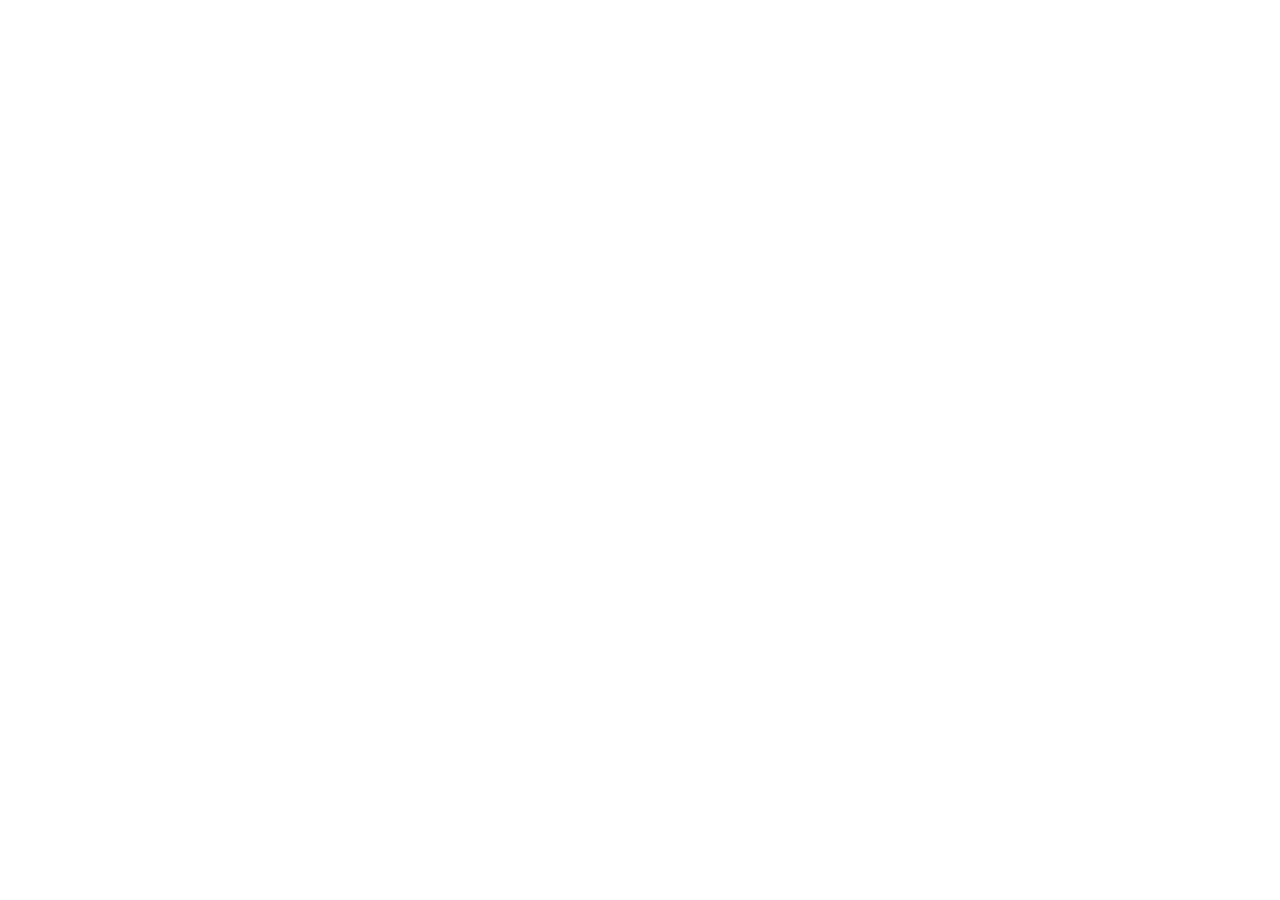
==== commit f82d4b8a: "Add files via upload" ====
--- a/index.html
+++ b/index.html
@@ -3,244 +3,12 @@
 <head>
   <meta charset="UTF-8" />
   <meta name="viewport" content="width=device-width, initial-scale=1.0" />
-  <title>Acqua Nail Spa · Relax · Recharge · Rejuvenate</title>
-  <meta name="description" content="Acqua Nail Spa, a non toxic nail salon in Germantown, MD. Signature R³ manicures and pedicures, gel enhancements, waxing and facials." />
-  <link rel="icon" href="images/logo.jpg" />
-  <link rel="preconnect" href="https://fonts.googleapis.com" />
-  <link rel="preconnect" href="https://fonts.gstatic.com" crossorigin />
-  <link href="https://fonts.googleapis.com/css2?family=Cormorant+Garamond:ital,wght@0,400;0,500;0,600;1,400;1,500&family=Figtree:wght@300;400;500;600;700&display=swap" rel="stylesheet" />
-  <link rel="stylesheet" href="styles.css" />
+  <meta name="robots" content="noindex" />
+  <title>Acqua Nail Spa · Edit website</title>
+  <link rel="icon" href="/images/logo.jpg" />
 </head>
 <body>
-<!--
-  All wording, prices, hours, photos and reviews live in the /content folder and are
-  edited at /admin. This file is the layout only.
--->
-
-<!-- ===================== HERO ===================== -->
-<header class="hero" id="top">
-  <div class="hero__scene" aria-hidden="true">
-    <div class="scene__sky"></div>
-    <div class="scene__haze"></div>
-    <div class="scene__hills"></div>
-    <div class="scene__column"></div>
-    <div class="scene__ring scene__ring--a"></div>
-    <div class="scene__ring scene__ring--b"></div>
-    <div class="scene__ring scene__ring--c"></div>
-    <div class="scene__orb scene__orb--marble"></div>
-    <div class="scene__orb scene__orb--blue"></div>
-    <div class="scene__stone scene__stone--l"></div>
-    <div class="scene__stone scene__stone--r"></div>
-    <div class="scene__water"></div>
-    <div class="scene__ripple"></div>
-    <div class="scene__grain"></div>
-  </div>
-
-  <nav class="nav">
-    <a class="brand" href="#top" aria-label="Acqua Nail Spa home">
-      <img class="brand__logo" data-logo src="images/logo.jpg" alt="Acqua Nails and Spa" width="104" height="104" />
-    </a>
-
-    <ul class="nav__links">
-      <li><a href="#work">Our Work</a></li>
-      <li><a href="#packages">Packages</a></li>
-      <li><a href="#menu">Menu <svg viewBox="0 0 12 12" width="10" height="10" aria-hidden="true"><path d="M4 2l4 4-4 4" fill="none" stroke="currentColor" stroke-width="1.6"/></svg></a></li>
-      <li><a href="#shapes">Shapes</a></li>
-      <li><a href="#policies">Policies</a></li>
-    </ul>
-
-    <a class="btn btn--dark" data-book href="#" target="_blank" rel="noopener">
-      <span data-text="hero.book_button">Book Now</span>
-      <span class="btn__arrow"><svg viewBox="0 0 12 12" width="12" height="12" aria-hidden="true"><path d="M3 9l6-6M4 3h5v5" fill="none" stroke="currentColor" stroke-width="1.6" stroke-linecap="round" stroke-linejoin="round"/></svg></span>
-    </a>
-
-    <button class="nav__toggle" aria-label="Open menu" aria-expanded="false"><span></span><span></span></button>
-  </nav>
-
-  <div class="hero__content">
-    <span class="chip chip--mini reveal" style="--d:.05s" data-text="hero.badge">A non toxic nail salon</span>
-    <h1 class="hero__title reveal" style="--d:.15s"><span data-text="hero.title_start">Pampered from</span> <span class="hero__title-ital" data-text="hero.title_italic">fingertips</span> <span data-text="hero.title_end">to toes</span></h1>
-    <span class="chip chip--hero reveal" style="--d:.35s">
-      <svg viewBox="0 0 16 16" width="16" height="16" aria-hidden="true"><path d="M8 1l1.6 4.4L14 7l-4.4 1.6L8 13l-1.6-4.4L2 7l4.4-1.6L8 1Z" fill="currentColor"/><path d="M13 11l.6 1.4L15 13l-1.4.6L13 15l-.6-1.4L11 13l1.4-.6L13 11Z" fill="currentColor" opacity=".7"/></svg>
-      <span data-text="hero.tagline">Relax · Recharge · Rejuvenate</span>
-    </span>
-    <a class="btn btn--dark btn--hero reveal" data-book href="#" target="_blank" rel="noopener" style="--d:.5s">
-      <span data-text="hero.book_button">Book Now</span>
-      <span class="btn__arrow"><svg viewBox="0 0 12 12" width="12" height="12" aria-hidden="true"><path d="M3 9l6-6M4 3h5v5" fill="none" stroke="currentColor" stroke-width="1.6" stroke-linecap="round" stroke-linejoin="round"/></svg></span>
-    </a>
-  </div>
-
-  <aside class="hero__stat reveal" style="--d:.55s">
-    <div class="stat__title" data-text="hero.card_title">Curated Packages</div>
-    <div class="stat__label" data-text="hero.card_subtitle">For the perfect nail spa experience</div>
-    <a class="btn btn--light" href="#packages">
-      <span class="btn__arrow btn__arrow--first"><svg viewBox="0 0 12 12" width="12" height="12" aria-hidden="true"><path d="M3 9l6-6M4 3h5v5" fill="none" stroke="currentColor" stroke-width="1.6" stroke-linecap="round" stroke-linejoin="round"/></svg></span>
-      <span data-text="hero.card_button">See packages</span>
-    </a>
-  </aside>
-
-  <a class="hero__corner reveal" href="#menu" style="--d:.7s">
-    <span class="corner__circle"><svg viewBox="0 0 16 16" width="18" height="18" aria-hidden="true"><path d="M4 12l8-8M5 4h7v7" fill="none" stroke="currentColor" stroke-width="1.6" stroke-linecap="round" stroke-linejoin="round"/></svg></span>
-    <span class="corner__text">
-      <strong data-text="hero.corner_title">Nail Service Menu</strong>
-      <span><span data-text="hero.corner_subtitle">Full price list</span> <svg viewBox="0 0 12 12" width="10" height="10" aria-hidden="true"><path d="M4 2l4 4-4 4" fill="none" stroke="currentColor" stroke-width="1.6"/></svg></span>
-    </span>
-  </a>
-</header>
-
-<!-- ===================== PILLARS ===================== -->
-<section class="pillars" aria-label="Our philosophy" data-list="pillars"></section>
-
-<!-- ===================== OUR WORK ===================== -->
-<section class="section work" id="work">
-  <div class="section__head reveal">
-    <span class="eyebrow" data-text="gallery.label">Our nail work</span>
-    <h2><span data-text="gallery.heading">Done by</span> <em data-text="gallery.heading_italic">our hands</em></h2>
-    <p data-text="gallery.intro"></p>
-  </div>
-  <div class="work__grid" data-list="gallery"></div>
-</section>
-
-<!-- ===================== PACKAGES ===================== -->
-<section class="section packages" id="packages">
-  <div class="section__head reveal">
-    <span class="eyebrow" data-text="packages.label">Signature packages</span>
-    <h2><span data-text="packages.heading">Choose your</span> <em data-text="packages.heading_italic">ritual</em></h2>
-    <p data-text="packages.intro"></p>
-  </div>
-
-  <div class="tabs reveal" role="tablist" aria-label="Package type">
-    <button class="tab is-active" role="tab" aria-selected="true" data-tab="pedicure">Pedicure</button>
-    <button class="tab" role="tab" aria-selected="false" data-tab="manicure">Manicure</button>
-    <span class="tabs__glider" aria-hidden="true"></span>
-  </div>
-
-  <div class="tier-grid tier-grid--4" data-panel="pedicure" data-tiers="pedicure" role="tabpanel"></div>
-  <div class="tier-grid tier-grid--3" data-panel="manicure" data-tiers="manicure" role="tabpanel" hidden></div>
-
-  <details class="compare reveal">
-    <summary><span data-text="packages.compare_label">Compare our services</span><i></i></summary>
-    <div class="compare__wrap" data-panel="pedicure" data-compare="pedicure"></div>
-    <div class="compare__wrap" data-panel="manicure" data-compare="manicure" hidden></div>
-    <p class="compare__note" data-text="packages.compare_note"></p>
-  </details>
-</section>
-
-<!-- ===================== MENU ===================== -->
-<section class="section menu" id="menu">
-  <div class="section__head reveal">
-    <span class="eyebrow" data-text="menu.label">Nail service menu</span>
-    <h2><span data-text="menu.heading">Everything</span> <em data-text="menu.heading_italic">à la carte</em></h2>
-    <p data-text="menu.intro"></p>
-  </div>
-  <div class="menu__grid" data-list="menu"></div>
-</section>
-
-<!-- ===================== SIP & RELAX ===================== -->
-<section class="section sip" id="sip">
-  <div class="sip__card">
-    <div class="section__head section__head--center reveal">
-      <span class="eyebrow" data-text="sip.label">Complimentary</span>
-      <h2><span data-text="sip.heading">Sip</span> <em data-text="sip.heading_italic">and relax</em></h2>
-      <p data-text="sip.text"></p>
-    </div>
-    <ul class="sip__row" data-list="sip"></ul>
-  </div>
-</section>
-
-<!-- ===================== SHAPES ===================== -->
-<section class="section shapes" id="shapes">
-  <div class="section__head section__head--center reveal">
-    <span class="eyebrow">Nail shapes</span>
-    <h2>Find your <em>silhouette</em></h2>
-  </div>
-  <div class="shapes__row">
-    <figure class="shape reveal" style="--d:0s"><svg viewBox="0 0 40 72"><path d="M4 72V26a16 16 0 0 1 32 0v46Z"/></svg><figcaption>Round</figcaption></figure>
-    <figure class="shape reveal" style="--d:.05s"><svg viewBox="0 0 40 72"><path d="M6 72V30C6 12 34 12 34 30v42Z"/></svg><figcaption>Oval</figcaption></figure>
-    <figure class="shape reveal" style="--d:.1s"><svg viewBox="0 0 40 72"><path d="M6 72V34c0-14 8-24 14-30 6 6 14 16 14 30v38Z"/></svg><figcaption>Almond</figcaption></figure>
-    <figure class="shape reveal" style="--d:.15s"><svg viewBox="0 0 40 72"><path d="M4 72V14q0-8 8-8h16q8 0 8 8v58Z"/></svg><figcaption>Square Oval</figcaption></figure>
-    <figure class="shape reveal" style="--d:.2s"><svg viewBox="0 0 40 72"><path d="M4 72V8q0-4 4-4h24q4 0 4 4v64Z"/></svg><figcaption>Square</figcaption></figure>
-    <figure class="shape reveal" style="--d:.25s"><svg viewBox="0 0 40 72"><path d="M4 72V30L13 4h14l9 26v42Z"/></svg><figcaption>Coffin</figcaption></figure>
-    <figure class="shape reveal" style="--d:.3s"><svg viewBox="0 0 40 72"><path d="M6 72V36L20 2l14 34v36Z"/></svg><figcaption>Stiletto</figcaption></figure>
-  </div>
-</section>
-
-<!-- ===================== POLICIES ===================== -->
-<section class="section policies" id="policies">
-  <div class="policies__card">
-    <div class="section__head reveal">
-      <span class="eyebrow" data-text="policies.label">Please note</span>
-      <h2><span data-text="policies.heading">For everyone's safety</span> <em data-text="policies.heading_italic">and the best results</em></h2>
-    </div>
-    <ul class="policy-list" data-list="policies"></ul>
-  </div>
-</section>
-
-<!-- ===================== REVIEWS ===================== -->
-<section class="section reviews" id="reviews" aria-label="Guest reviews">
-  <div class="reviews__head reveal">
-    <div>
-      <span class="eyebrow" data-text="reviews.label">Guest reviews</span>
-      <h2><span data-text="reviews.heading">What our</span> <em data-text="reviews.heading_italic">guests say</em></h2>
-    </div>
-    <div class="reviews__summary">
-      <span class="g-logo" data-source-logo></span>
-      <div>
-        <div class="reviews__stars" aria-label="5 out of 5 stars">★★★★★</div>
-        <div class="reviews__meta"><b id="reviewsAvg">5.0</b> · <span id="reviewsCount">0</span> reviews</div>
-      </div>
-      <a class="btn btn--ghost btn--sm" id="reviewsLink" href="#" target="_blank" rel="noopener" data-text="reviews.button">Read all on Yelp</a>
-    </div>
-  </div>
-
-  <div class="reviews__scroller">
-    <button class="reviews__nav reviews__nav--prev" aria-label="Previous reviews"><svg viewBox="0 0 12 12" width="12" height="12" aria-hidden="true"><path d="M8 2L4 6l4 4" fill="none" stroke="currentColor" stroke-width="1.6"/></svg></button>
-    <div class="reviews__track" id="reviewsTrack" tabindex="0"></div>
-    <button class="reviews__nav reviews__nav--next" aria-label="Next reviews"><svg viewBox="0 0 12 12" width="12" height="12" aria-hidden="true"><path d="M4 2l4 4-4 4" fill="none" stroke="currentColor" stroke-width="1.6"/></svg></button>
-  </div>
-</section>
-
-<!-- ===================== VISIT / FOOTER ===================== -->
-<footer class="visit" id="visit">
-  <div class="visit__card">
-    <div class="visit__scene" aria-hidden="true"><div class="scene__water scene__water--footer"></div><div class="scene__ripple"></div></div>
-    <div class="visit__inner">
-      <div class="visit__main reveal">
-        <h2><span data-text="footer.heading">We appreciate your trust and look forward to</span> <em data-text="footer.heading_italic">pampering you.</em></h2>
-        <p data-text="footer.text"></p>
-        <div class="visit__actions">
-          <a class="btn btn--dark" data-book href="#" target="_blank" rel="noopener">
-            <span data-text="footer.book_button">Book online</span>
-            <span class="btn__arrow"><svg viewBox="0 0 12 12" width="12" height="12" aria-hidden="true"><path d="M3 9l6-6M4 3h5v5" fill="none" stroke="currentColor" stroke-width="1.6" stroke-linecap="round" stroke-linejoin="round"/></svg></span>
-          </a>
-          <a class="btn btn--ghost" href="#packages" data-text="footer.packages_button">View packages</a>
-        </div>
-      </div>
-
-      <div class="visit__aside reveal" style="--d:.1s">
-        <div class="visit__block">
-          <h4>Visit us</h4>
-          <p><a data-map href="#" target="_blank" rel="noopener"><span data-text="address_line1"></span><br/><span data-text="address_line2"></span></a></p>
-          <p><a data-tel href="#" data-text="phone"></a></p>
-        </div>
-        <div class="visit__block">
-          <h4>Hours</h4>
-          <p data-list="hours"></p>
-        </div>
-      </div>
-    </div>
-
-    <div class="visit__bottom">
-      <a class="brand brand--footer" href="#top">
-        <img class="brand__logo brand__logo--footer" data-logo src="images/logo.jpg" alt="Acqua Nails and Spa" width="96" height="96" />
-      </a>
-      <p class="visit__motto" data-text="footer.motto">Relax · Recharge · Rejuvenate</p>
-      <p class="visit__tag" data-text="footer.tag">Non toxic nail care</p>
-      <p class="visit__copy">© <span id="year"></span> <span data-text="site_title">Acqua Nail Spa</span></p>
-    </div>
-  </div>
-</footer>
-
-<script src="script.js"></script>
+  <!-- Decap CMS: the editing screen. Content lives in the /content folder. -->
+  <script src="https://unpkg.com/decap-cms@^3.0.0/dist/decap-cms.js"></script>
 </body>
 </html>
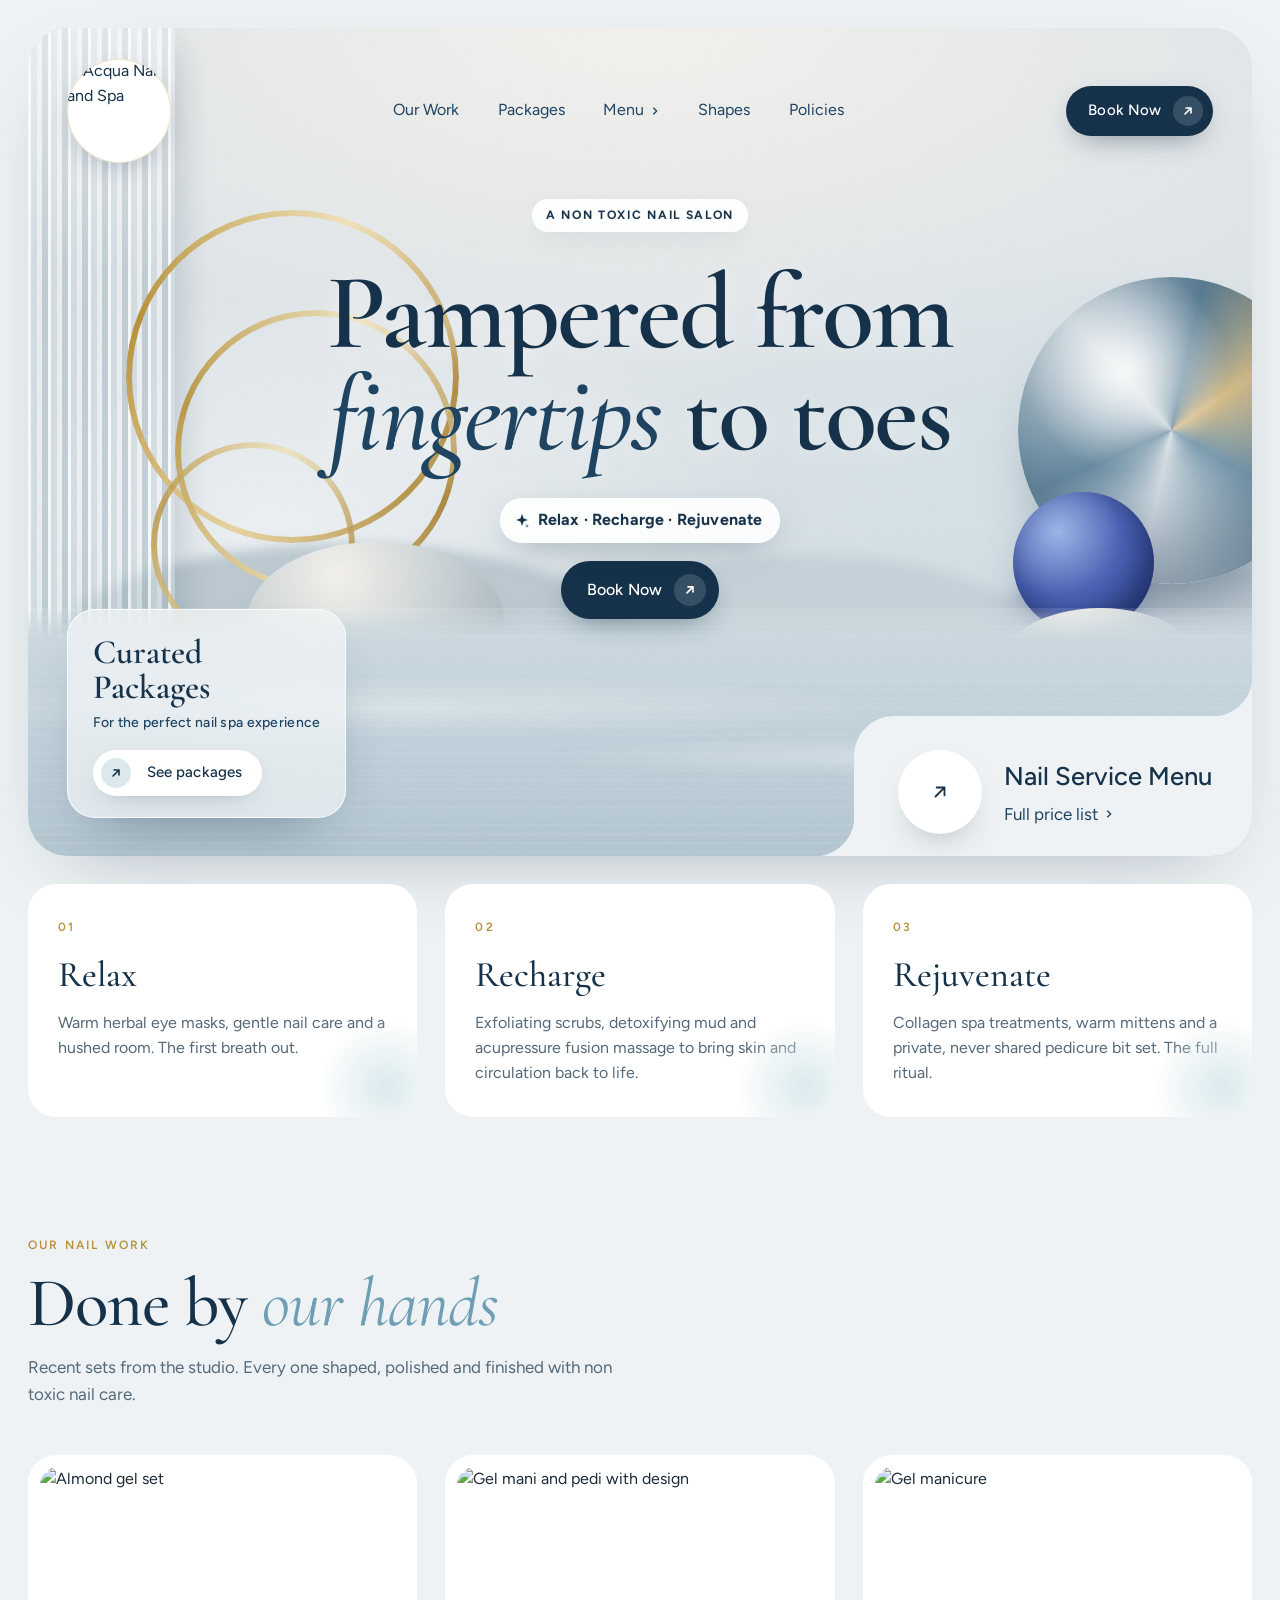
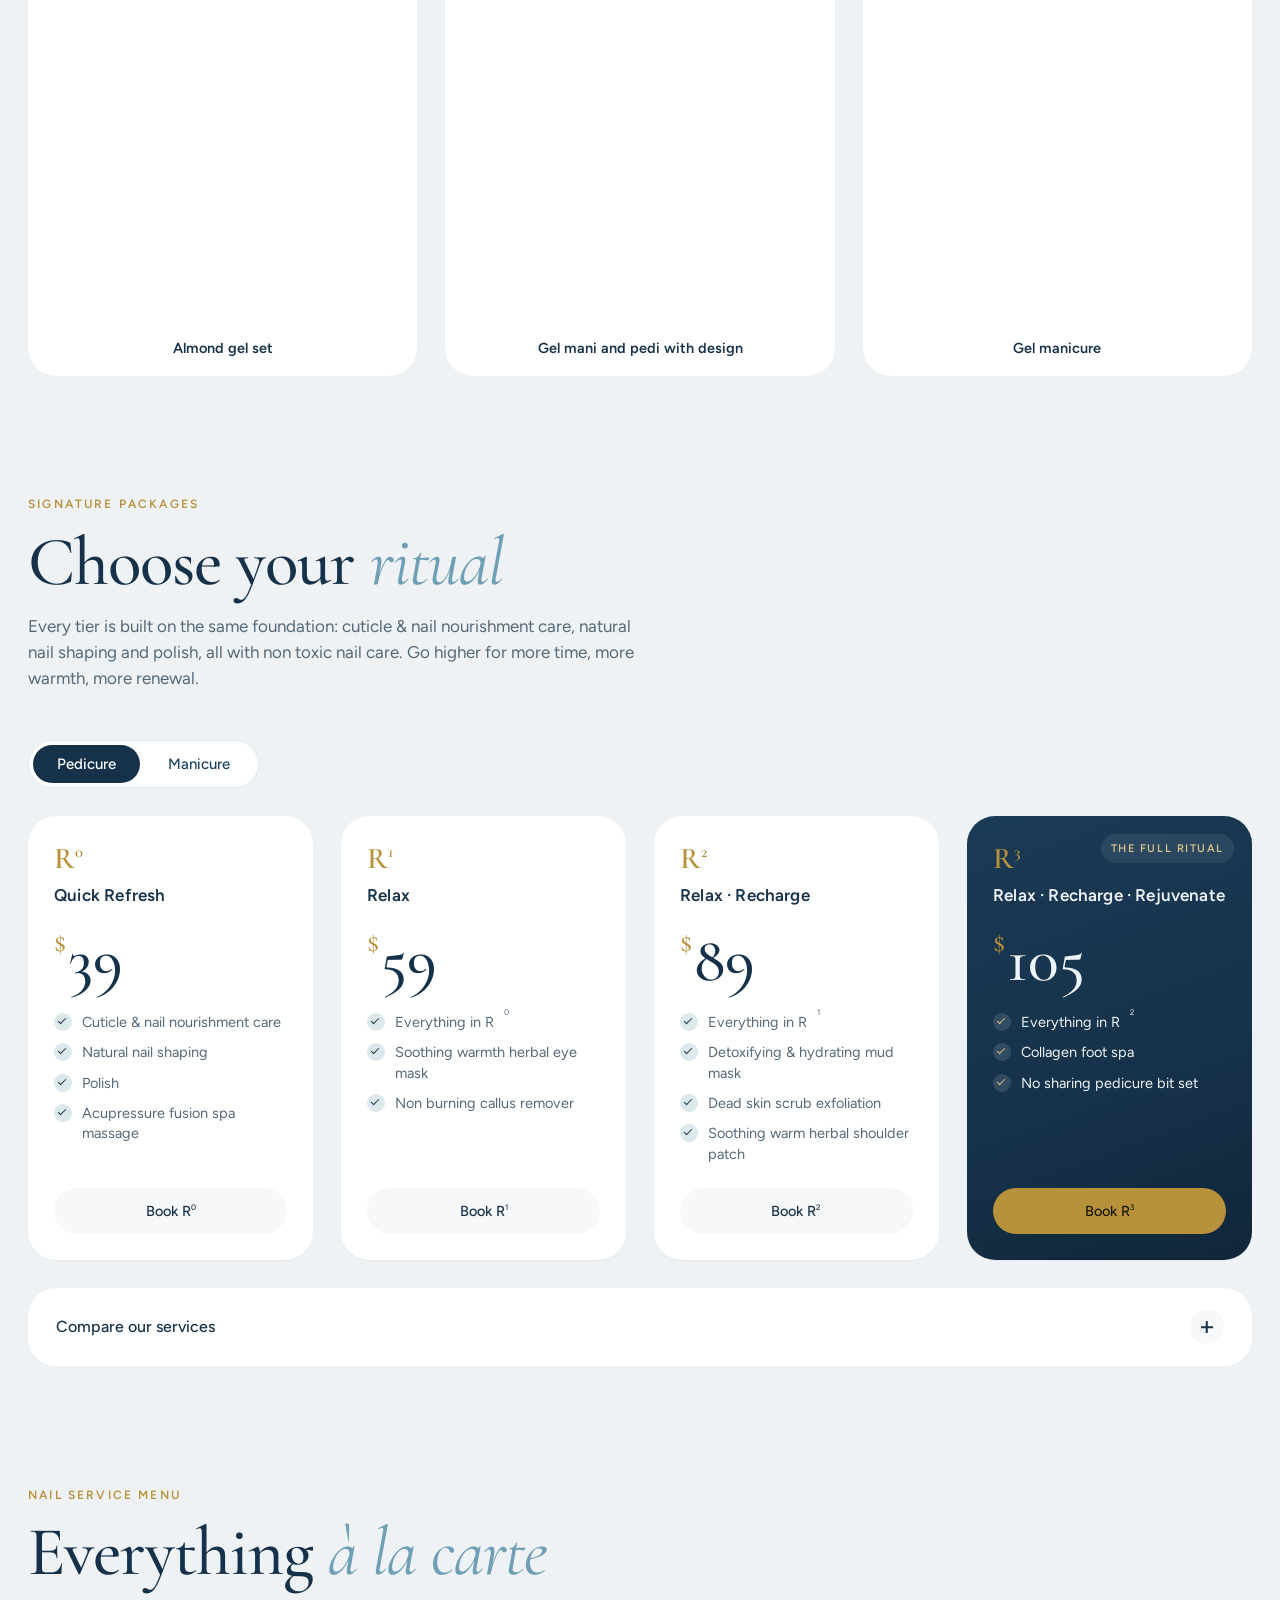
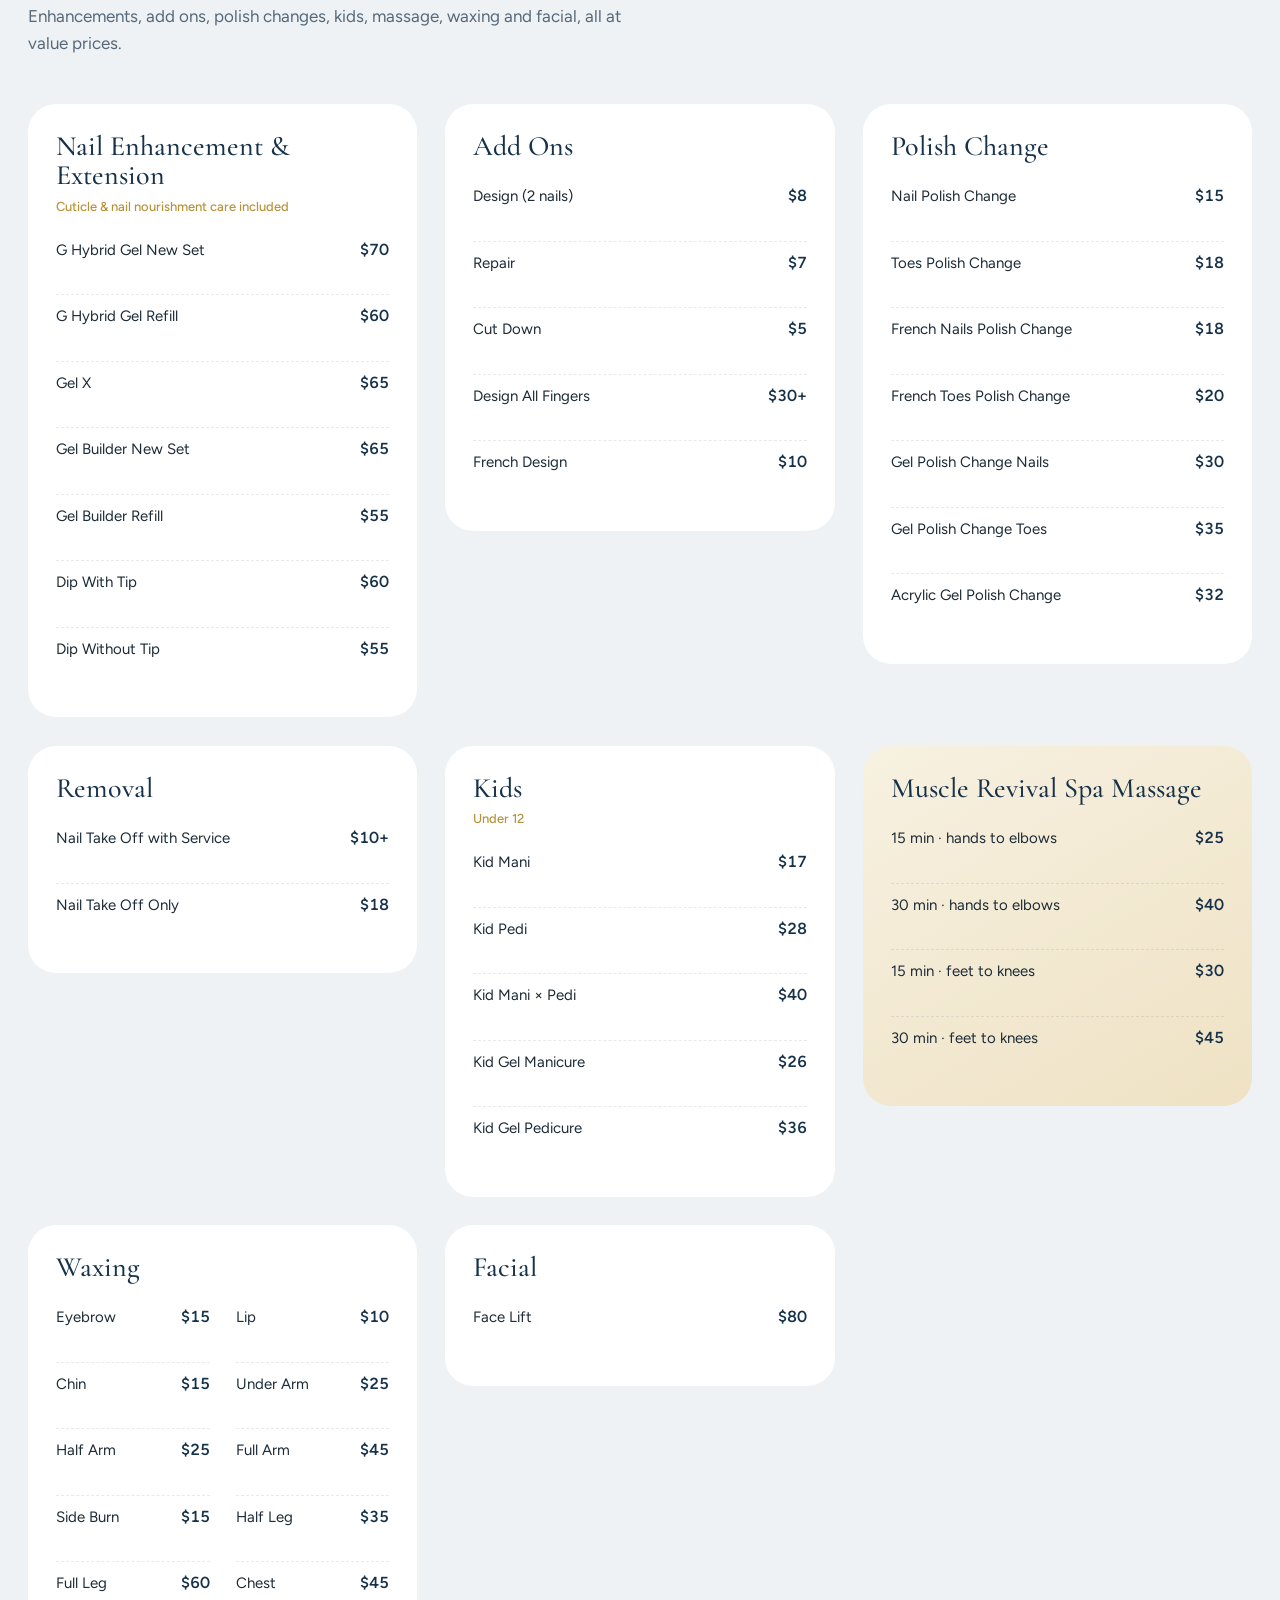
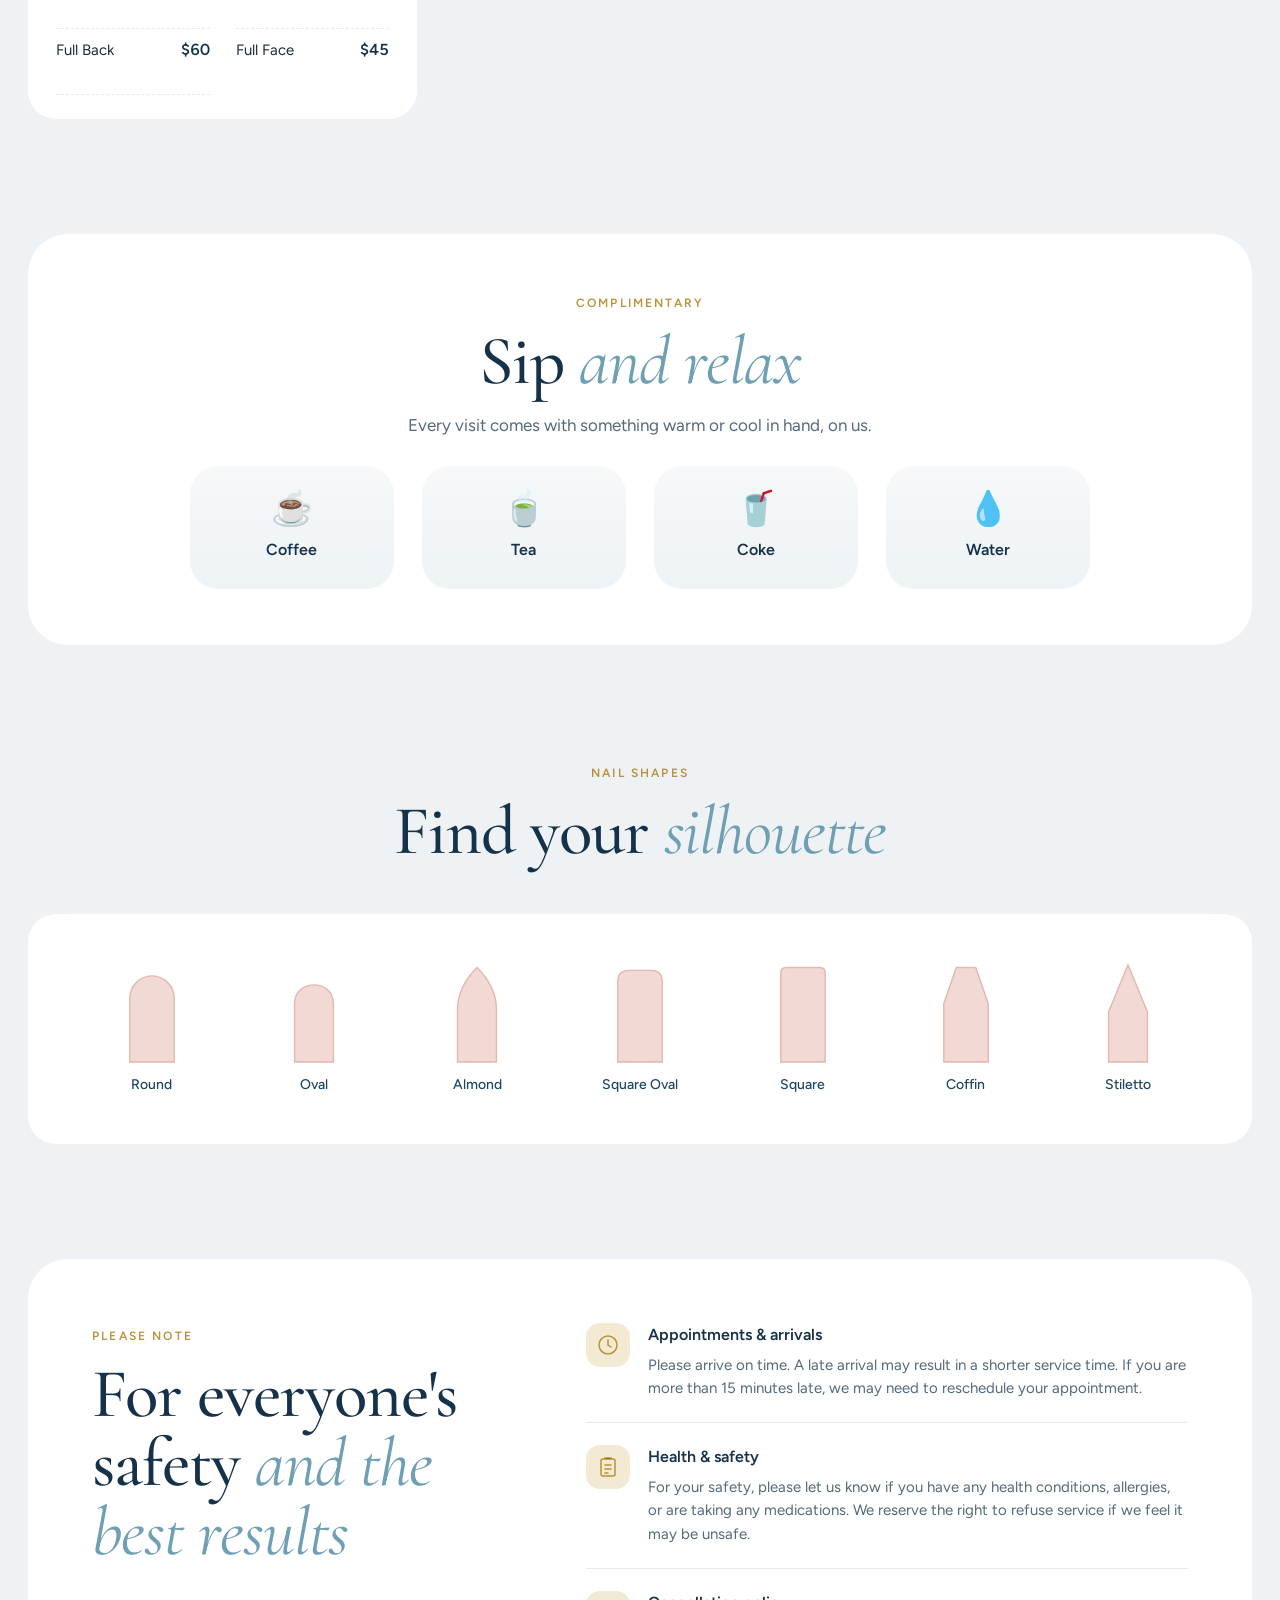
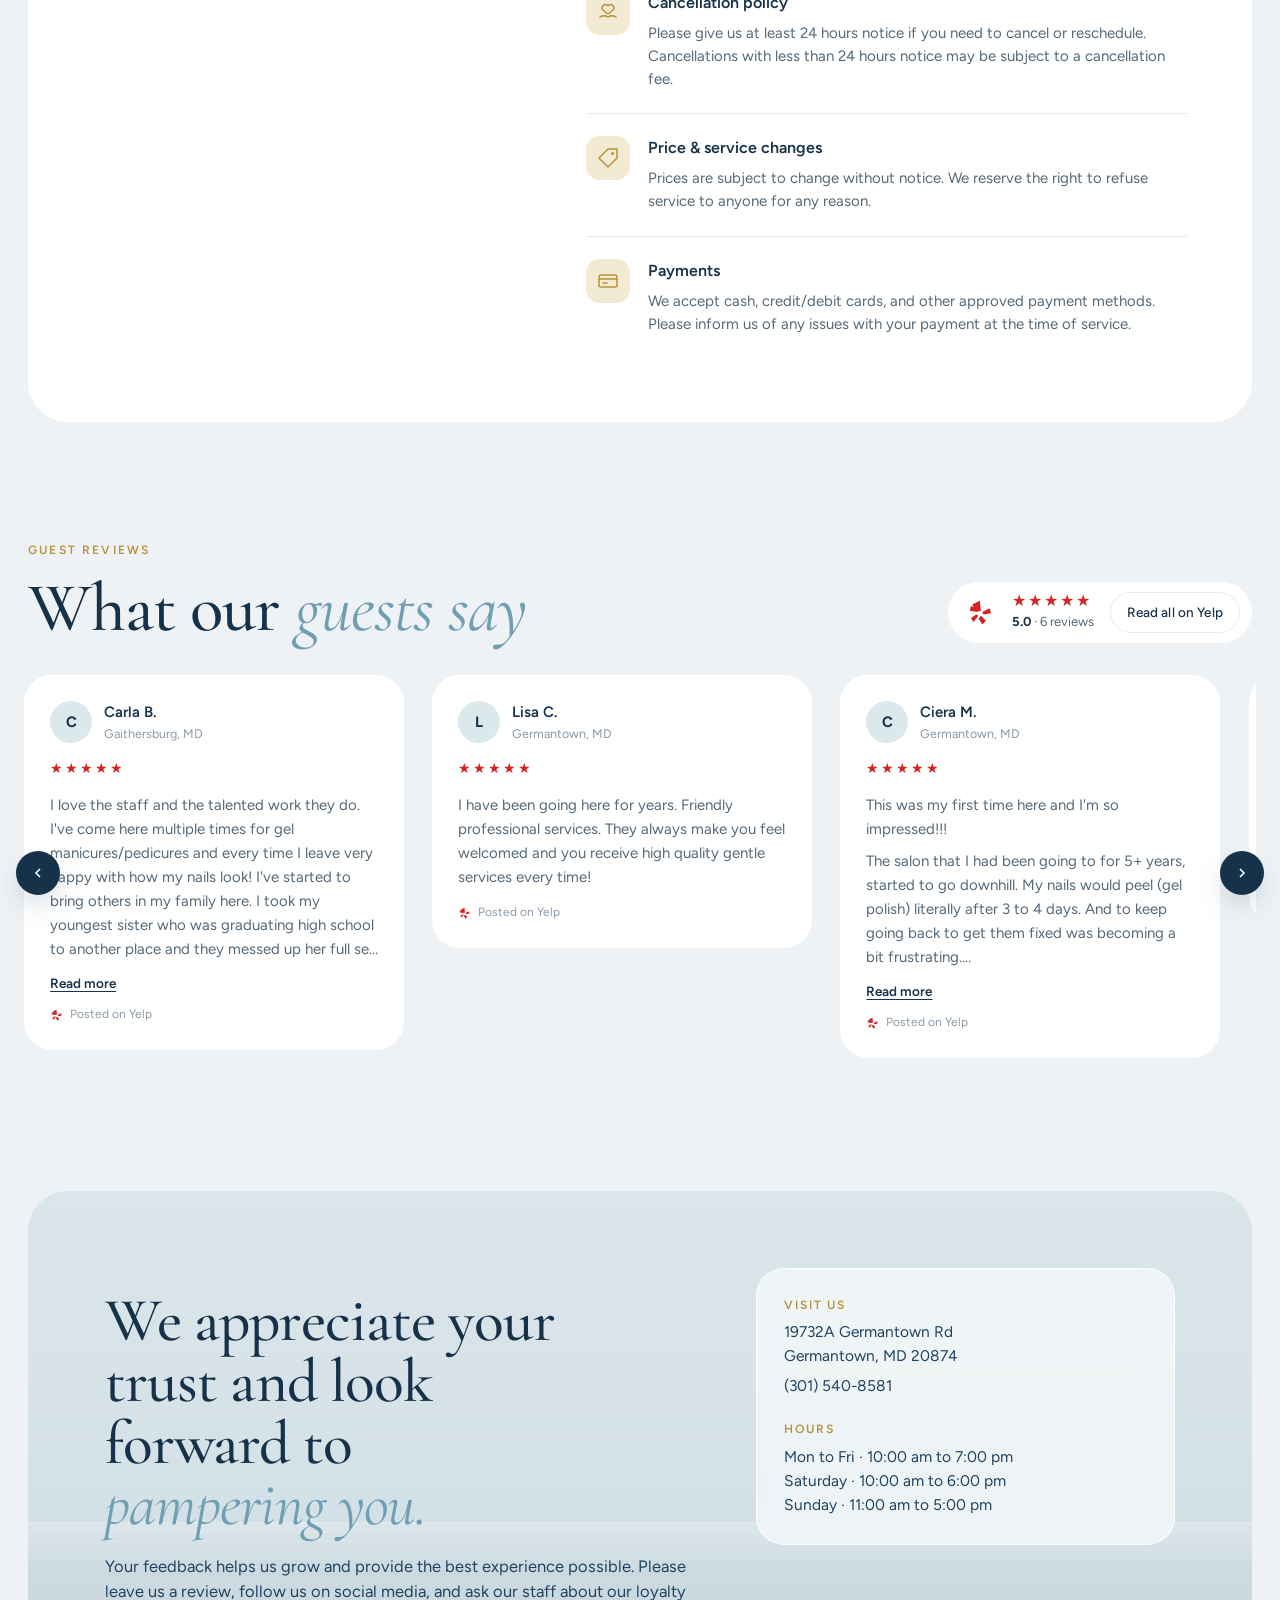
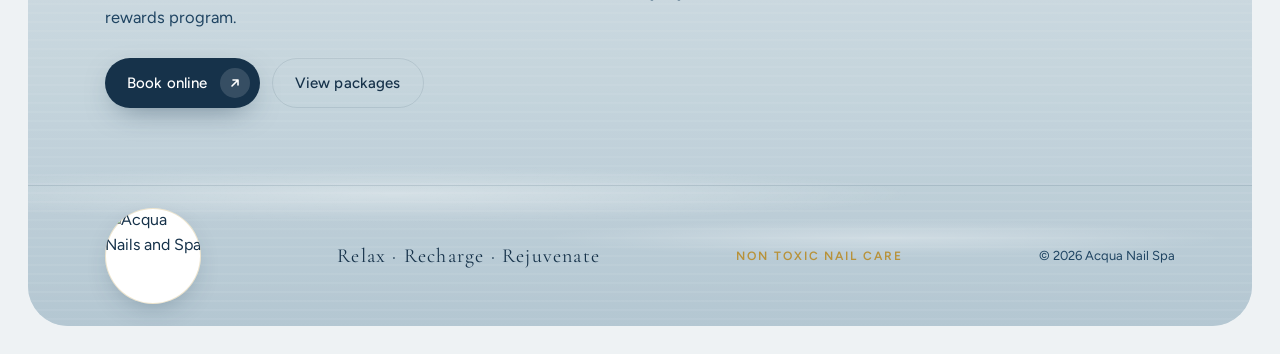
==== commit dc6be559: "Add files via upload" ====
--- a/index.html
+++ b/index.html
@@ -3,12 +3,244 @@
 <head>
   <meta charset="UTF-8" />
   <meta name="viewport" content="width=device-width, initial-scale=1.0" />
-  <meta name="robots" content="noindex" />
-  <title>Acqua Nail Spa · Edit website</title>
-  <link rel="icon" href="/images/logo.jpg" />
+  <title>Acqua Nail Spa · Relax · Recharge · Rejuvenate</title>
+  <meta name="description" content="Acqua Nail Spa, a non toxic nail salon in Germantown, MD. Signature R³ manicures and pedicures, gel enhancements, waxing and facials." />
+  <link rel="icon" href="images/logo.jpg" />
+  <link rel="preconnect" href="https://fonts.googleapis.com" />
+  <link rel="preconnect" href="https://fonts.gstatic.com" crossorigin />
+  <link href="https://fonts.googleapis.com/css2?family=Cormorant+Garamond:ital,wght@0,400;0,500;0,600;1,400;1,500&family=Figtree:wght@300;400;500;600;700&display=swap" rel="stylesheet" />
+  <link rel="stylesheet" href="styles.css" />
 </head>
 <body>
-  <!-- Decap CMS: the editing screen. Content lives in the /content folder. -->
-  <script src="https://unpkg.com/decap-cms@^3.0.0/dist/decap-cms.js"></script>
+<!--
+  All wording, prices, hours, photos and reviews live in the /content folder and are
+  edited at /admin. This file is the layout only.
+-->
+
+<!-- ===================== HERO ===================== -->
+<header class="hero" id="top">
+  <div class="hero__scene" aria-hidden="true">
+    <div class="scene__sky"></div>
+    <div class="scene__haze"></div>
+    <div class="scene__hills"></div>
+    <div class="scene__column"></div>
+    <div class="scene__ring scene__ring--a"></div>
+    <div class="scene__ring scene__ring--b"></div>
+    <div class="scene__ring scene__ring--c"></div>
+    <div class="scene__orb scene__orb--marble"></div>
+    <div class="scene__orb scene__orb--blue"></div>
+    <div class="scene__stone scene__stone--l"></div>
+    <div class="scene__stone scene__stone--r"></div>
+    <div class="scene__water"></div>
+    <div class="scene__ripple"></div>
+    <div class="scene__grain"></div>
+  </div>
+
+  <nav class="nav">
+    <a class="brand" href="#top" aria-label="Acqua Nail Spa home">
+      <img class="brand__logo" data-logo src="images/logo.jpg" alt="Acqua Nails and Spa" width="104" height="104" />
+    </a>
+
+    <ul class="nav__links">
+      <li><a href="#work">Our Work</a></li>
+      <li><a href="#packages">Packages</a></li>
+      <li><a href="#menu">Menu <svg viewBox="0 0 12 12" width="10" height="10" aria-hidden="true"><path d="M4 2l4 4-4 4" fill="none" stroke="currentColor" stroke-width="1.6"/></svg></a></li>
+      <li><a href="#shapes">Shapes</a></li>
+      <li><a href="#policies">Policies</a></li>
+    </ul>
+
+    <a class="btn btn--dark" data-book href="#" target="_blank" rel="noopener">
+      <span data-text="hero.book_button">Book Now</span>
+      <span class="btn__arrow"><svg viewBox="0 0 12 12" width="12" height="12" aria-hidden="true"><path d="M3 9l6-6M4 3h5v5" fill="none" stroke="currentColor" stroke-width="1.6" stroke-linecap="round" stroke-linejoin="round"/></svg></span>
+    </a>
+
+    <button class="nav__toggle" aria-label="Open menu" aria-expanded="false"><span></span><span></span></button>
+  </nav>
+
+  <div class="hero__content">
+    <span class="chip chip--mini reveal" style="--d:.05s" data-text="hero.badge">A non toxic nail salon</span>
+    <h1 class="hero__title reveal" style="--d:.15s"><span data-text="hero.title_start">Pampered from</span> <span class="hero__title-ital" data-text="hero.title_italic">fingertips</span> <span data-text="hero.title_end">to toes</span></h1>
+    <span class="chip chip--hero reveal" style="--d:.35s">
+      <svg viewBox="0 0 16 16" width="16" height="16" aria-hidden="true"><path d="M8 1l1.6 4.4L14 7l-4.4 1.6L8 13l-1.6-4.4L2 7l4.4-1.6L8 1Z" fill="currentColor"/><path d="M13 11l.6 1.4L15 13l-1.4.6L13 15l-.6-1.4L11 13l1.4-.6L13 11Z" fill="currentColor" opacity=".7"/></svg>
+      <span data-text="hero.tagline">Relax · Recharge · Rejuvenate</span>
+    </span>
+    <a class="btn btn--dark btn--hero reveal" data-book href="#" target="_blank" rel="noopener" style="--d:.5s">
+      <span data-text="hero.book_button">Book Now</span>
+      <span class="btn__arrow"><svg viewBox="0 0 12 12" width="12" height="12" aria-hidden="true"><path d="M3 9l6-6M4 3h5v5" fill="none" stroke="currentColor" stroke-width="1.6" stroke-linecap="round" stroke-linejoin="round"/></svg></span>
+    </a>
+  </div>
+
+  <aside class="hero__stat reveal" style="--d:.55s">
+    <div class="stat__title" data-text="hero.card_title">Curated Packages</div>
+    <div class="stat__label" data-text="hero.card_subtitle">For the perfect nail spa experience</div>
+    <a class="btn btn--light" href="#packages">
+      <span class="btn__arrow btn__arrow--first"><svg viewBox="0 0 12 12" width="12" height="12" aria-hidden="true"><path d="M3 9l6-6M4 3h5v5" fill="none" stroke="currentColor" stroke-width="1.6" stroke-linecap="round" stroke-linejoin="round"/></svg></span>
+      <span data-text="hero.card_button">See packages</span>
+    </a>
+  </aside>
+
+  <a class="hero__corner reveal" href="#menu" style="--d:.7s">
+    <span class="corner__circle"><svg viewBox="0 0 16 16" width="18" height="18" aria-hidden="true"><path d="M4 12l8-8M5 4h7v7" fill="none" stroke="currentColor" stroke-width="1.6" stroke-linecap="round" stroke-linejoin="round"/></svg></span>
+    <span class="corner__text">
+      <strong data-text="hero.corner_title">Nail Service Menu</strong>
+      <span><span data-text="hero.corner_subtitle">Full price list</span> <svg viewBox="0 0 12 12" width="10" height="10" aria-hidden="true"><path d="M4 2l4 4-4 4" fill="none" stroke="currentColor" stroke-width="1.6"/></svg></span>
+    </span>
+  </a>
+</header>
+
+<!-- ===================== PILLARS ===================== -->
+<section class="pillars" aria-label="Our philosophy" data-list="pillars"></section>
+
+<!-- ===================== OUR WORK ===================== -->
+<section class="section work" id="work">
+  <div class="section__head reveal">
+    <span class="eyebrow" data-text="gallery.label">Our nail work</span>
+    <h2><span data-text="gallery.heading">Done by</span> <em data-text="gallery.heading_italic">our hands</em></h2>
+    <p data-text="gallery.intro"></p>
+  </div>
+  <div class="work__grid" data-list="gallery"></div>
+</section>
+
+<!-- ===================== PACKAGES ===================== -->
+<section class="section packages" id="packages">
+  <div class="section__head reveal">
+    <span class="eyebrow" data-text="packages.label">Signature packages</span>
+    <h2><span data-text="packages.heading">Choose your</span> <em data-text="packages.heading_italic">ritual</em></h2>
+    <p data-text="packages.intro"></p>
+  </div>
+
+  <div class="tabs reveal" role="tablist" aria-label="Package type">
+    <button class="tab is-active" role="tab" aria-selected="true" data-tab="pedicure">Pedicure</button>
+    <button class="tab" role="tab" aria-selected="false" data-tab="manicure">Manicure</button>
+    <span class="tabs__glider" aria-hidden="true"></span>
+  </div>
+
+  <div class="tier-grid tier-grid--4" data-panel="pedicure" data-tiers="pedicure" role="tabpanel"></div>
+  <div class="tier-grid tier-grid--3" data-panel="manicure" data-tiers="manicure" role="tabpanel" hidden></div>
+
+  <details class="compare reveal">
+    <summary><span data-text="packages.compare_label">Compare our services</span><i></i></summary>
+    <div class="compare__wrap" data-panel="pedicure" data-compare="pedicure"></div>
+    <div class="compare__wrap" data-panel="manicure" data-compare="manicure" hidden></div>
+    <p class="compare__note" data-text="packages.compare_note"></p>
+  </details>
+</section>
+
+<!-- ===================== MENU ===================== -->
+<section class="section menu" id="menu">
+  <div class="section__head reveal">
+    <span class="eyebrow" data-text="menu.label">Nail service menu</span>
+    <h2><span data-text="menu.heading">Everything</span> <em data-text="menu.heading_italic">à la carte</em></h2>
+    <p data-text="menu.intro"></p>
+  </div>
+  <div class="menu__grid" data-list="menu"></div>
+</section>
+
+<!-- ===================== SIP & RELAX ===================== -->
+<section class="section sip" id="sip">
+  <div class="sip__card">
+    <div class="section__head section__head--center reveal">
+      <span class="eyebrow" data-text="sip.label">Complimentary</span>
+      <h2><span data-text="sip.heading">Sip</span> <em data-text="sip.heading_italic">and relax</em></h2>
+      <p data-text="sip.text"></p>
+    </div>
+    <ul class="sip__row" data-list="sip"></ul>
+  </div>
+</section>
+
+<!-- ===================== SHAPES ===================== -->
+<section class="section shapes" id="shapes">
+  <div class="section__head section__head--center reveal">
+    <span class="eyebrow">Nail shapes</span>
+    <h2>Find your <em>silhouette</em></h2>
+  </div>
+  <div class="shapes__row">
+    <figure class="shape reveal" style="--d:0s"><svg viewBox="0 0 40 72"><path d="M4 72V26a16 16 0 0 1 32 0v46Z"/></svg><figcaption>Round</figcaption></figure>
+    <figure class="shape reveal" style="--d:.05s"><svg viewBox="0 0 40 72"><path d="M6 72V30C6 12 34 12 34 30v42Z"/></svg><figcaption>Oval</figcaption></figure>
+    <figure class="shape reveal" style="--d:.1s"><svg viewBox="0 0 40 72"><path d="M6 72V34c0-14 8-24 14-30 6 6 14 16 14 30v38Z"/></svg><figcaption>Almond</figcaption></figure>
+    <figure class="shape reveal" style="--d:.15s"><svg viewBox="0 0 40 72"><path d="M4 72V14q0-8 8-8h16q8 0 8 8v58Z"/></svg><figcaption>Square Oval</figcaption></figure>
+    <figure class="shape reveal" style="--d:.2s"><svg viewBox="0 0 40 72"><path d="M4 72V8q0-4 4-4h24q4 0 4 4v64Z"/></svg><figcaption>Square</figcaption></figure>
+    <figure class="shape reveal" style="--d:.25s"><svg viewBox="0 0 40 72"><path d="M4 72V30L13 4h14l9 26v42Z"/></svg><figcaption>Coffin</figcaption></figure>
+    <figure class="shape reveal" style="--d:.3s"><svg viewBox="0 0 40 72"><path d="M6 72V36L20 2l14 34v36Z"/></svg><figcaption>Stiletto</figcaption></figure>
+  </div>
+</section>
+
+<!-- ===================== POLICIES ===================== -->
+<section class="section policies" id="policies">
+  <div class="policies__card">
+    <div class="section__head reveal">
+      <span class="eyebrow" data-text="policies.label">Please note</span>
+      <h2><span data-text="policies.heading">For everyone's safety</span> <em data-text="policies.heading_italic">and the best results</em></h2>
+    </div>
+    <ul class="policy-list" data-list="policies"></ul>
+  </div>
+</section>
+
+<!-- ===================== REVIEWS ===================== -->
+<section class="section reviews" id="reviews" aria-label="Guest reviews">
+  <div class="reviews__head reveal">
+    <div>
+      <span class="eyebrow" data-text="reviews.label">Guest reviews</span>
+      <h2><span data-text="reviews.heading">What our</span> <em data-text="reviews.heading_italic">guests say</em></h2>
+    </div>
+    <div class="reviews__summary">
+      <span class="g-logo" data-source-logo></span>
+      <div>
+        <div class="reviews__stars" aria-label="5 out of 5 stars">★★★★★</div>
+        <div class="reviews__meta"><b id="reviewsAvg">5.0</b> · <span id="reviewsCount">0</span> reviews</div>
+      </div>
+      <a class="btn btn--ghost btn--sm" id="reviewsLink" href="#" target="_blank" rel="noopener" data-text="reviews.button">Read all on Yelp</a>
+    </div>
+  </div>
+
+  <div class="reviews__scroller">
+    <button class="reviews__nav reviews__nav--prev" aria-label="Previous reviews"><svg viewBox="0 0 12 12" width="12" height="12" aria-hidden="true"><path d="M8 2L4 6l4 4" fill="none" stroke="currentColor" stroke-width="1.6"/></svg></button>
+    <div class="reviews__track" id="reviewsTrack" tabindex="0"></div>
+    <button class="reviews__nav reviews__nav--next" aria-label="Next reviews"><svg viewBox="0 0 12 12" width="12" height="12" aria-hidden="true"><path d="M4 2l4 4-4 4" fill="none" stroke="currentColor" stroke-width="1.6"/></svg></button>
+  </div>
+</section>
+
+<!-- ===================== VISIT / FOOTER ===================== -->
+<footer class="visit" id="visit">
+  <div class="visit__card">
+    <div class="visit__scene" aria-hidden="true"><div class="scene__water scene__water--footer"></div><div class="scene__ripple"></div></div>
+    <div class="visit__inner">
+      <div class="visit__main reveal">
+        <h2><span data-text="footer.heading">We appreciate your trust and look forward to</span> <em data-text="footer.heading_italic">pampering you.</em></h2>
+        <p data-text="footer.text"></p>
+        <div class="visit__actions">
+          <a class="btn btn--dark" data-book href="#" target="_blank" rel="noopener">
+            <span data-text="footer.book_button">Book online</span>
+            <span class="btn__arrow"><svg viewBox="0 0 12 12" width="12" height="12" aria-hidden="true"><path d="M3 9l6-6M4 3h5v5" fill="none" stroke="currentColor" stroke-width="1.6" stroke-linecap="round" stroke-linejoin="round"/></svg></span>
+          </a>
+          <a class="btn btn--ghost" href="#packages" data-text="footer.packages_button">View packages</a>
+        </div>
+      </div>
+
+      <div class="visit__aside reveal" style="--d:.1s">
+        <div class="visit__block">
+          <h4>Visit us</h4>
+          <p><a data-map href="#" target="_blank" rel="noopener"><span data-text="address_line1"></span><br/><span data-text="address_line2"></span></a></p>
+          <p><a data-tel href="#" data-text="phone"></a></p>
+        </div>
+        <div class="visit__block">
+          <h4>Hours</h4>
+          <p data-list="hours"></p>
+        </div>
+      </div>
+    </div>
+
+    <div class="visit__bottom">
+      <a class="brand brand--footer" href="#top">
+        <img class="brand__logo brand__logo--footer" data-logo src="images/logo.jpg" alt="Acqua Nails and Spa" width="96" height="96" />
+      </a>
+      <p class="visit__motto" data-text="footer.motto">Relax · Recharge · Rejuvenate</p>
+      <p class="visit__tag" data-text="footer.tag">Non toxic nail care</p>
+      <p class="visit__copy">© <span id="year"></span> <span data-text="site_title">Acqua Nail Spa</span></p>
+    </div>
+  </div>
+</footer>
+
+<script src="script.js"></script>
 </body>
 </html>
--- a/styles.css
+++ b/styles.css
@@ -0,0 +1,821 @@
+/* =========================================================
+   ACQUA NAILS SPA — water, warmth, calm
+   Display: Cormorant Garamond · Body: Figtree
+   ========================================================= */
+
+:root {
+  --ground: #eef2f4;          /* page ground — pale mist */
+  --paper: #ffffff;
+  --paper-soft: #f6f8f9;
+  --navy: #16324a;            /* deep water */
+  --navy-2: #1f4462;
+  --ink: #1c2b37;
+  --ink-soft: #55697a;
+  --ink-mute: #8a9aa8;
+  --aqua: #a9cdd6;
+  --aqua-deep: #6f9fb4;
+  --aqua-pale: #dbe9ed;
+  --gold: #b8923a;
+  --gold-soft: #d9c08a;
+  --gold-pale: #f3ead4;
+  --line: rgba(22, 50, 74, 0.10);
+
+  --radius-xl: 40px;
+  --radius-lg: 28px;
+  --radius-md: 18px;
+  --radius-pill: 999px;
+
+  --font-display: 'Cormorant Garamond', 'Times New Roman', serif;
+  --font-body: 'Figtree', 'Helvetica Neue', Arial, sans-serif;
+
+  --gutter: clamp(16px, 2.2vw, 32px);
+  --ease-out: cubic-bezier(.22, .61, .36, 1);
+}
+
+*, *::before, *::after { box-sizing: border-box; }
+html { scroll-behavior: smooth; -webkit-text-size-adjust: 100%; }
+body {
+  margin: 0;
+  background: var(--ground);
+  color: var(--ink);
+  font-family: var(--font-body);
+  font-size: 16px;
+  line-height: 1.55;
+  -webkit-font-smoothing: antialiased;
+  padding: var(--gutter);
+}
+h1, h2, h3, h4 { margin: 0; font-weight: 500; }
+p { margin: 0; }
+ul { margin: 0; padding: 0; list-style: none; }
+[hidden] { display: none !important; }
+a { color: inherit; text-decoration: none; }
+sup { font-size: .55em; vertical-align: super; line-height: 0; }
+em { font-style: italic; }
+
+/* ---------- reveal ---------- */
+.reveal {
+  opacity: 0;
+  transform: translateY(18px);
+  transition: opacity .9s var(--ease-out), transform .9s var(--ease-out);
+  transition-delay: var(--d, 0s);
+}
+.reveal.is-in { opacity: 1; transform: none; }
+@media (prefers-reduced-motion: reduce) {
+  .reveal { opacity: 1; transform: none; transition: none; }
+  * { animation: none !important; }
+}
+
+/* ---------- buttons & chips ---------- */
+.btn {
+  display: inline-flex; align-items: center; gap: 12px;
+  padding: 10px 10px 10px 22px;
+  border-radius: var(--radius-pill);
+  font-weight: 500; font-size: 15px; letter-spacing: .01em;
+  transition: transform .35s var(--ease-out), box-shadow .35s var(--ease-out), background .3s;
+  white-space: nowrap;
+}
+.btn:hover { transform: translateY(-2px); }
+.btn__arrow {
+  width: 30px; height: 30px; border-radius: 50%;
+  display: grid; place-items: center;
+  transition: transform .35s var(--ease-out);
+}
+.btn:hover .btn__arrow { transform: rotate(45deg); }
+.btn--dark { background: var(--navy); color: #fff; box-shadow: 0 10px 30px -12px rgba(22,50,74,.6); }
+.btn--dark .btn__arrow { background: rgba(255,255,255,.14); color: #fff; }
+.btn--light { background: #fff; color: var(--navy); padding: 8px 20px 8px 8px; box-shadow: 0 8px 24px -12px rgba(22,50,74,.35); }
+.btn--light .btn__arrow { background: var(--aqua-pale); color: var(--navy); }
+.btn--ghost { background: transparent; color: var(--navy); border: 1px solid var(--line); padding: 12px 22px; }
+.btn--ghost:hover { background: rgba(255,255,255,.6); }
+
+.chip {
+  display: inline-flex; align-items: center; gap: 8px;
+  padding: 10px 18px 10px 14px;
+  border-radius: var(--radius-pill);
+  background: rgba(255,255,255,.72);
+  backdrop-filter: blur(14px); -webkit-backdrop-filter: blur(14px);
+  color: var(--navy); font-weight: 500; font-size: 15px;
+  box-shadow: 0 8px 30px -14px rgba(22,50,74,.4), inset 0 0 0 1px rgba(255,255,255,.7);
+}
+.chip--gold { background: var(--gold-pale); color: var(--gold); box-shadow: none; }
+
+.eyebrow {
+  display: inline-block;
+  font-size: 12px; letter-spacing: .18em; text-transform: uppercase;
+  color: var(--gold); font-weight: 600; margin-bottom: 14px;
+}
+
+/* =========================================================
+   HERO
+   ========================================================= */
+.hero {
+  position: relative;
+  height: clamp(640px, 92vh, 900px);
+  border-radius: var(--radius-xl);
+  overflow: hidden;
+  isolation: isolate;
+  background: #d7e3e8;
+  box-shadow: 0 30px 80px -40px rgba(22,50,74,.35);
+}
+
+/* --- the built scene: sky, haze, hills, glass column, gold rings, orbs, water --- */
+.hero__scene {
+  position: absolute; inset: 0; z-index: 0;
+  --px: 0; --py: 0;
+}
+.hero__scene > div { position: absolute; }
+
+.scene__sky {
+  inset: 0;
+  background:
+    radial-gradient(120% 80% at 50% 0%, #f4f2ee 0%, #e2e7ea 45%, #cfdbe1 100%);
+}
+.scene__haze {
+  inset: 0;
+  background:
+    radial-gradient(60% 40% at 20% 60%, rgba(255,255,255,.55), transparent 70%),
+    radial-gradient(50% 35% at 80% 50%, rgba(214,226,232,.8), transparent 70%);
+  transform: translate(calc(var(--px) * -10px), calc(var(--py) * -6px));
+  transition: transform .6s var(--ease-out);
+}
+.scene__hills {
+  left: -10%; right: -10%; top: 46%; height: 30%;
+  background:
+    radial-gradient(45% 100% at 30% 100%, #b9c7cf 0%, #b9c7cf 45%, transparent 46%),
+    radial-gradient(35% 90% at 62% 100%, #c5d2d9 0%, #c5d2d9 45%, transparent 46%),
+    radial-gradient(40% 80% at 88% 100%, #bcc9d1 0%, #bcc9d1 45%, transparent 46%);
+  filter: blur(6px);
+  opacity: .9;
+  transform: translate(calc(var(--px) * -18px), calc(var(--py) * -8px));
+  transition: transform .6s var(--ease-out);
+}
+
+/* ribbed glass column on the left edge */
+.scene__column {
+  left: 0; top: 0; bottom: 0; width: 12%;
+  background:
+    repeating-linear-gradient(90deg,
+      rgba(255,255,255,.75) 0 3px,
+      rgba(200,212,220,.55) 3px 9px,
+      rgba(255,255,255,.35) 9px 14px,
+      rgba(160,180,192,.5) 14px 20px);
+  backdrop-filter: blur(2px);
+  box-shadow: 18px 0 40px -20px rgba(22,50,74,.25);
+  opacity: .95;
+}
+.scene__column::after {
+  content: ''; position: absolute; inset: 0;
+  background: linear-gradient(180deg, rgba(255,255,255,.5), transparent 30%, transparent 70%, rgba(22,50,74,.12));
+}
+
+/* gold rings */
+.scene__ring {
+  border-radius: 50%;
+  border: 6px solid transparent;
+  background:
+    linear-gradient(#0000,#0000) padding-box,
+    conic-gradient(from 200deg, #e8d5a3, #b8923a 25%, #f1e3bb 50%, #a67f2c 75%, #e8d5a3) border-box;
+  -webkit-mask: linear-gradient(#000 0 0) padding-box, linear-gradient(#000 0 0);
+  -webkit-mask-composite: xor; mask-composite: exclude;
+  filter: drop-shadow(0 20px 30px rgba(22,50,74,.18));
+  transform: translate(calc(var(--px) * 14px), calc(var(--py) * 10px));
+  transition: transform .6s var(--ease-out);
+}
+.scene__ring--a { width: 26vw; height: 26vw; max-width: 380px; max-height: 380px; left: 8%; top: 22%; }
+.scene__ring--b { width: 22vw; height: 22vw; max-width: 320px; max-height: 320px; left: 12%; top: 34%; opacity: .9; }
+.scene__ring--c { width: 16vw; height: 16vw; max-width: 240px; max-height: 240px; left: 10%; top: 50%; opacity: .8; }
+
+/* orbs */
+.scene__orb {
+  border-radius: 50%;
+  transform: translate(calc(var(--px) * 22px), calc(var(--py) * 14px));
+  transition: transform .6s var(--ease-out);
+}
+.scene__orb--marble {
+  width: 24vw; height: 24vw; max-width: 340px; max-height: 340px;
+  right: -6%; top: 30%;
+  background:
+    radial-gradient(circle at 35% 30%, rgba(255,255,255,.9), transparent 35%),
+    conic-gradient(from 120deg at 50% 50%, #7f9fb3, #d6dfe5 20%, #6b8ea3 35%, #c9d5dc 55%, #5f8299 70%, #d9c08a 82%, #7f9fb3);
+  filter: blur(.4px);
+  box-shadow: inset -30px -40px 80px rgba(22,50,74,.35), 0 40px 60px -30px rgba(22,50,74,.5);
+  animation: drift 14s ease-in-out infinite;
+}
+.scene__orb--blue {
+  width: 11vw; height: 11vw; max-width: 170px; max-height: 170px;
+  right: 8%; top: 56%;
+  background: radial-gradient(circle at 32% 28%, #9fb6e8, #4e66b8 45%, #2c3f8c 100%);
+  box-shadow: inset -10px -14px 30px rgba(10,20,60,.5), 0 30px 50px -22px rgba(30,45,110,.6);
+  animation: drift 11s ease-in-out infinite reverse;
+}
+@keyframes drift {
+  0%, 100% { margin-top: 0; }
+  50% { margin-top: -14px; }
+}
+
+/* soft stones */
+.scene__stone {
+  border-radius: 50% 50% 45% 45% / 60% 60% 40% 40%;
+  background: radial-gradient(circle at 35% 25%, #f5f2ec, #cbd3d6 55%, #a9b6bd);
+  box-shadow: 0 30px 40px -24px rgba(22,50,74,.5);
+  filter: blur(.3px);
+}
+.scene__stone--l { left: 18%; top: 62%; width: 20vw; height: 10vw; max-width: 300px; max-height: 150px; }
+.scene__stone--r { right: 4%; top: 70%; width: 16vw; height: 8vw; max-width: 240px; max-height: 120px; }
+
+/* water */
+.scene__water {
+  left: 0; right: 0; bottom: 0; height: 30%;
+  background:
+    linear-gradient(180deg, rgba(196,212,220,0) 0%, #c7d6dd 12%, #bfd0d9 50%, #b4c7d2 100%);
+}
+.scene__water::before {
+  content: ''; position: absolute; inset: 0;
+  background:
+    repeating-linear-gradient(180deg, rgba(255,255,255,.18) 0 2px, transparent 2px 9px),
+    linear-gradient(180deg, rgba(255,255,255,.3), transparent);
+  mix-blend-mode: soft-light;
+  opacity: .7;
+}
+.scene__ripple {
+  left: 0; right: 0; bottom: 0; height: 30%;
+  background:
+    radial-gradient(60% 18% at 30% 40%, rgba(255,255,255,.35), transparent 70%),
+    radial-gradient(40% 12% at 70% 60%, rgba(255,255,255,.3), transparent 70%);
+  animation: shimmer 9s ease-in-out infinite;
+}
+@keyframes shimmer {
+  0%, 100% { opacity: .6; transform: translateX(0); }
+  50% { opacity: 1; transform: translateX(-2%); }
+}
+.scene__grain {
+  inset: 0; opacity: .12; mix-blend-mode: multiply;
+  background-image: url("data:image/svg+xml,%3Csvg xmlns='http://www.w3.org/2000/svg' width='160' height='160'%3E%3Cfilter id='n'%3E%3CfeTurbulence type='fractalNoise' baseFrequency='.9' numOctaves='2' stitchTiles='stitch'/%3E%3C/filter%3E%3Crect width='100%25' height='100%25' filter='url(%23n)' opacity='.5'/%3E%3C/svg%3E");
+}
+
+/* --- nav --- */
+.nav {
+  position: absolute; z-index: 5; top: 0; left: 0; right: 0;
+  display: flex; align-items: center; justify-content: space-between;
+  padding: clamp(18px, 2.4vw, 32px) clamp(20px, 3vw, 44px);
+}
+.brand { display: inline-flex; align-items: center; gap: 10px; color: var(--navy); }
+.brand__mark { width: 34px; height: 34px; color: var(--gold); }
+.brand__name { font-family: var(--font-display); font-size: 22px; font-weight: 600; letter-spacing: .02em; line-height: 1; }
+.brand__name em { font-weight: 400; }
+
+.nav__links { display: flex; gap: clamp(18px, 3vw, 40px); }
+.nav__links a {
+  display: inline-flex; align-items: center; gap: 6px;
+  color: var(--navy-2); font-size: 16px; font-weight: 400;
+  position: relative; padding: 4px 0;
+}
+.nav__links a::after {
+  content: ''; position: absolute; left: 0; bottom: -2px; height: 1px; width: 100%;
+  background: var(--navy); transform: scaleX(0); transform-origin: left;
+  transition: transform .4s var(--ease-out);
+}
+.nav__links a:hover::after { transform: scaleX(1); }
+
+.nav__toggle {
+  display: none; width: 44px; height: 44px; border-radius: 50%;
+  border: 0; background: rgba(255,255,255,.7); backdrop-filter: blur(10px);
+  cursor: pointer; place-items: center; gap: 5px; flex-direction: column;
+}
+.nav__toggle span { width: 18px; height: 1.5px; background: var(--navy); display: block; transition: transform .3s; }
+
+/* --- hero copy --- */
+.hero__content {
+  position: absolute; z-index: 3; inset: 0;
+  display: flex; flex-direction: column; align-items: center; justify-content: center;
+  text-align: center; padding: 0 clamp(20px, 6vw, 80px);
+  transform: translateY(-4%);
+}
+.hero__title {
+  font-family: var(--font-display);
+  font-size: clamp(48px, 8.4vw, 124px);
+  line-height: .95; letter-spacing: -.02em;
+  color: var(--navy); margin: 22px 0 22px;
+  max-width: 14ch;
+}
+.hero__title-ital { font-style: italic; font-weight: 400; color: var(--navy-2); }
+.hero__sub {
+  max-width: 56ch; font-size: clamp(16px, 1.4vw, 19px); color: var(--navy-2);
+  text-wrap: balance;
+}
+
+/* --- floating stat card (bottom-left) --- */
+.hero__stat {
+  position: absolute; z-index: 4; left: clamp(16px, 3vw, 44px); bottom: clamp(16px, 3vw, 44px);
+  padding: 26px 26px 22px; min-width: 240px;
+  border-radius: var(--radius-lg);
+  background: rgba(255,255,255,.55);
+  backdrop-filter: blur(20px); -webkit-backdrop-filter: blur(20px);
+  box-shadow: 0 30px 60px -30px rgba(22,50,74,.45), inset 0 0 0 1px rgba(255,255,255,.7);
+  display: flex; flex-direction: column; align-items: flex-start;
+}
+.stat__num { font-family: var(--font-display); font-size: 56px; line-height: 1; color: var(--navy); font-weight: 500; }
+.stat__num sup { font-size: .5em; color: var(--gold); font-weight: 600; }
+.stat__label { font-size: 12px; letter-spacing: .16em; text-transform: uppercase; color: var(--navy-2); font-weight: 600; margin: 6px 0 16px; }
+.btn__arrow--first { margin-right: 4px; }
+
+/* --- bottom-right cut-out card --- */
+.hero__corner {
+  position: absolute; z-index: 4; right: 0; bottom: 0;
+  display: flex; align-items: center; gap: 22px;
+  padding: 34px 40px 22px 44px;
+  background: var(--ground);
+  border-top-left-radius: var(--radius-xl);
+  color: var(--navy);
+}
+.hero__corner::before, .hero__corner::after {
+  content: ''; position: absolute; width: var(--radius-xl); height: var(--radius-xl);
+  background: radial-gradient(circle at 0 0, transparent var(--radius-xl), var(--ground) calc(var(--radius-xl) + 1px));
+}
+.hero__corner::before { left: calc(var(--radius-xl) * -1); bottom: 0; transform: none; }
+.hero__corner::after { right: 0; top: calc(var(--radius-xl) * -1); }
+.corner__circle {
+  width: 84px; height: 84px; border-radius: 50%;
+  background: #fff; display: grid; place-items: center; color: var(--navy);
+  box-shadow: 0 16px 34px -20px rgba(22,50,74,.5);
+  transition: transform .5s var(--ease-out);
+}
+.hero__corner:hover .corner__circle { transform: rotate(45deg); }
+.corner__text { display: flex; flex-direction: column; gap: 4px; }
+.corner__text strong { font-size: clamp(20px, 2vw, 28px); font-weight: 500; }
+.corner__text span { display: inline-flex; align-items: center; gap: 6px; color: var(--navy-2); font-size: 17px; }
+
+/* =========================================================
+   PILLARS
+   ========================================================= */
+.pillars {
+  display: grid; grid-template-columns: repeat(3, 1fr); gap: var(--gutter);
+  margin-top: var(--gutter);
+}
+.pillar {
+  background: var(--paper); border-radius: var(--radius-lg);
+  padding: 30px 30px 32px; position: relative; overflow: hidden;
+  min-height: 190px;
+}
+.pillar::after {
+  content: ''; position: absolute; right: -40px; bottom: -40px; width: 140px; height: 140px; border-radius: 50%;
+  background: radial-gradient(circle, var(--aqua-pale), transparent 70%);
+}
+.pillar__index { font-size: 12px; letter-spacing: .18em; color: var(--gold); font-weight: 600; }
+.pillar h3 { font-family: var(--font-display); font-size: 36px; margin: 8px 0 8px; color: var(--navy); }
+.pillar p { color: var(--ink-soft); max-width: 36ch; }
+
+/* =========================================================
+   SECTIONS (shared)
+   ========================================================= */
+.section { margin-top: clamp(64px, 9vw, 120px); }
+.section__head { max-width: 62ch; margin-bottom: clamp(28px, 4vw, 48px); }
+.section__head--center { text-align: center; margin-inline: auto; }
+.section__head h2 {
+  font-family: var(--font-display); font-size: clamp(40px, 5.4vw, 72px);
+  line-height: 1; letter-spacing: -.015em; color: var(--navy);
+}
+.section__head h2 em { color: var(--aqua-deep); font-weight: 400; }
+.section__head p { margin-top: 16px; color: var(--ink-soft); font-size: 17px; max-width: 58ch; }
+
+/* =========================================================
+   PACKAGES
+   ========================================================= */
+.tabs {
+  position: relative; display: inline-flex; gap: 4px;
+  padding: 5px; border-radius: var(--radius-pill);
+  background: #fff; box-shadow: inset 0 0 0 1px var(--line);
+  margin-bottom: 28px;
+}
+.tab {
+  position: relative; z-index: 1;
+  border: 0; background: transparent; cursor: pointer;
+  padding: 10px 24px; border-radius: var(--radius-pill);
+  font: 500 15px var(--font-body); color: var(--navy-2);
+  transition: color .3s;
+}
+.tab.is-active { color: #fff; }
+.tabs__glider {
+  position: absolute; top: 5px; bottom: 5px; left: 0;
+  border-radius: var(--radius-pill); background: var(--navy);
+  transition: transform .45s var(--ease-out), width .45s var(--ease-out);
+}
+
+.tier-grid { display: grid; gap: var(--gutter); }
+.tier-grid--4 { grid-template-columns: repeat(4, 1fr); }
+.tier-grid--3 { grid-template-columns: repeat(3, 1fr); }
+
+.tier {
+  position: relative;
+  background: var(--paper); border-radius: var(--radius-lg);
+  padding: 28px 26px 26px;
+  display: flex; flex-direction: column;
+  box-shadow: 0 1px 0 rgba(22,50,74,.04);
+  transition: transform .5s var(--ease-out), box-shadow .5s var(--ease-out);
+}
+.tier:hover { transform: translateY(-6px); box-shadow: 0 30px 50px -32px rgba(22,50,74,.4); }
+.tier--featured {
+  background: linear-gradient(160deg, #1b3a55, #16324a 60%, #10263a);
+  color: #eef4f7;
+}
+.tier__badge {
+  position: absolute; top: 18px; right: 18px;
+  font-size: 11px; letter-spacing: .14em; text-transform: uppercase; font-weight: 600;
+  color: var(--gold-soft); background: rgba(255,255,255,.08); padding: 6px 10px; border-radius: var(--radius-pill);
+}
+.tier__head { display: flex; flex-direction: column; gap: 8px; }
+.tier__code {
+  font-family: var(--font-display); font-size: 30px; font-weight: 600; color: var(--gold); line-height: 1;
+}
+.tier__head h3 { font-size: 17px; font-weight: 600; letter-spacing: .01em; color: inherit; }
+.tier:not(.tier--featured) .tier__head h3 { color: var(--navy); }
+.tier__price {
+  font-family: var(--font-display); font-size: 64px; line-height: 1; margin: 20px 0 20px; font-weight: 500;
+  color: inherit;
+}
+.tier:not(.tier--featured) .tier__price { color: var(--navy); }
+.tier__price .cur { font-size: .45em; vertical-align: top; margin-right: 2px; color: var(--gold); }
+.tier__list { display: flex; flex-direction: column; gap: 10px; flex: 1; font-size: 14.5px; }
+.tier__list li { display: flex; gap: 10px; align-items: flex-start; line-height: 1.4; }
+.tier__list i {
+  flex: 0 0 18px; height: 18px; margin-top: 1px; border-radius: 50%;
+  background: var(--aqua-pale); position: relative;
+}
+.tier__list i::after {
+  content: ''; position: absolute; left: 6px; top: 3px; width: 4px; height: 8px;
+  border: solid var(--navy); border-width: 0 1.6px 1.6px 0; transform: rotate(45deg);
+}
+.tier--featured .tier__list i { background: rgba(255,255,255,.12); }
+.tier--featured .tier__list i::after { border-color: var(--gold-soft); }
+.tier__list .minutes b { font-weight: 600; color: var(--gold); }
+.tier:not(.tier--featured) .tier__list { color: var(--ink-soft); }
+.tier__cta {
+  margin-top: 24px; text-align: center; padding: 12px; border-radius: var(--radius-pill);
+  font-weight: 500; font-size: 14.5px;
+  background: var(--paper-soft); color: var(--navy);
+  transition: background .3s, color .3s;
+}
+.tier__cta:hover { background: var(--navy); color: #fff; }
+.tier--featured .tier__cta { background: var(--gold); color: #1a1607; }
+.tier--featured .tier__cta:hover { background: var(--gold-soft); }
+
+/* compare */
+.compare {
+  margin-top: var(--gutter);
+  background: var(--paper); border-radius: var(--radius-lg);
+  overflow: hidden;
+}
+.compare summary {
+  list-style: none; cursor: pointer;
+  display: flex; align-items: center; justify-content: space-between;
+  padding: 22px 28px; font-weight: 500; color: var(--navy); font-size: 16px;
+}
+.compare summary::-webkit-details-marker { display: none; }
+.compare summary i {
+  width: 34px; height: 34px; border-radius: 50%; background: var(--paper-soft); position: relative;
+  transition: transform .4s var(--ease-out);
+}
+.compare summary i::before, .compare summary i::after {
+  content: ''; position: absolute; left: 50%; top: 50%; background: var(--navy);
+  width: 12px; height: 1.5px; transform: translate(-50%, -50%);
+}
+.compare summary i::after { transform: translate(-50%, -50%) rotate(90deg); }
+.compare[open] summary i { transform: rotate(45deg); }
+.compare__wrap { overflow-x: auto; padding: 0 28px 8px; }
+.compare__table { width: 100%; border-collapse: collapse; min-width: 560px; font-size: 14.5px; }
+.compare__table caption { text-align: left; font-family: var(--font-display); font-size: 22px; color: var(--navy); padding: 6px 0 14px; }
+.compare__table th, .compare__table td { padding: 12px 10px; border-top: 1px solid var(--line); text-align: center; }
+.compare__table th[scope="row"] { text-align: left; font-weight: 400; color: var(--ink); }
+.compare__table th[scope="row"] small, .compare__table thead small { color: var(--ink-mute); font-weight: 400; }
+.compare__table thead th { font-family: var(--font-display); font-size: 22px; color: var(--navy); border-top: 0; }
+.compare__table thead th:first-child { font-family: var(--font-body); font-size: 13px; letter-spacing: .1em; text-transform: uppercase; color: var(--ink-mute); text-align: left; }
+.compare__table td { color: var(--aqua-deep); font-weight: 600; }
+.compare__table tfoot th, .compare__table tfoot td { background: var(--paper-soft); font-weight: 600; color: var(--navy); font-size: 16px; }
+.compare__note { padding: 12px 28px 24px; color: var(--ink-mute); font-size: 13.5px; font-style: italic; }
+
+/* =========================================================
+   MENU
+   ========================================================= */
+.menu__grid {
+  display: grid; grid-template-columns: repeat(3, 1fr); gap: var(--gutter);
+}
+.menu__col {
+  background: var(--paper); border-radius: var(--radius-lg); padding: 28px 28px 24px;
+}
+.menu__col--wide { grid-row: span 2; }
+.menu__grid { grid-auto-flow: dense; align-items: start; }
+.menu__col--accent { background: linear-gradient(150deg, #f7f1e1, #efe2c4); }
+.menu__col h3 {
+  font-family: var(--font-display); font-size: 28px; color: var(--navy); line-height: 1.05;
+  margin-bottom: 14px;
+}
+.menu__col h3 + .price-list { margin-top: 0; }
+.menu__col h3:not(:first-child) { margin-top: 26px; }
+.menu__col h3 small { font-family: var(--font-body); font-size: 13px; color: var(--ink-mute); font-weight: 400; }
+.menu__hint { font-size: 13px; color: var(--gold); font-weight: 500; margin: -8px 0 12px; }
+.price-list li {
+  display: flex; align-items: baseline; gap: 10px; padding: 9px 0;
+  border-bottom: 1px dashed var(--line);
+}
+.price-list li:last-child { border-bottom: 0; }
+.price-list span { flex: 1; color: var(--ink); font-size: 15px; }
+.price-list span::after {
+  content: ''; display: inline-block; width: 100%; vertical-align: baseline;
+}
+.price-list b { font-weight: 600; color: var(--navy); font-variant-numeric: tabular-nums; }
+.price-list--two { display: grid; grid-template-columns: 1fr 1fr; column-gap: 26px; }
+
+.beverages { margin-top: 26px; padding-top: 20px; border-top: 1px solid var(--line); }
+.beverages h4 { font-size: 12px; letter-spacing: .16em; text-transform: uppercase; color: var(--gold); font-weight: 600; margin-bottom: 10px; }
+.beverages ul { display: flex; flex-wrap: wrap; gap: 8px; }
+.beverages li { font-size: 13.5px; background: var(--paper-soft); padding: 6px 12px; border-radius: var(--radius-pill); color: var(--navy-2); }
+
+/* =========================================================
+   SHAPES
+   ========================================================= */
+.shapes__row {
+  display: grid; grid-template-columns: repeat(7, 1fr); gap: 12px;
+  background: var(--paper); border-radius: var(--radius-lg); padding: clamp(24px, 4vw, 48px);
+}
+.shape { margin: 0; text-align: center; }
+.shape svg { width: 56px; height: 100px; display: block; margin: 0 auto 12px; overflow: visible; }
+.shape path {
+  fill: url(#nailGrad); fill: #f3d9d3;
+  stroke: #e2b8b0; stroke-width: 1;
+  transition: transform .5s var(--ease-out);
+  transform-origin: 50% 100%;
+}
+.shape:hover path { transform: translateY(-6px) scale(1.04); }
+.shape figcaption { font-size: 14px; color: var(--navy-2); font-weight: 500; }
+
+/* =========================================================
+   POLICIES
+   ========================================================= */
+.policies__card {
+  background: var(--paper); border-radius: var(--radius-xl);
+  padding: clamp(28px, 5vw, 64px);
+  display: grid; grid-template-columns: 1fr 1.4fr; gap: clamp(28px, 5vw, 72px);
+}
+.policies .section__head { margin-bottom: 0; }
+.policy-list { display: flex; flex-direction: column; }
+.policy-list li {
+  display: grid; grid-template-columns: 44px 1fr; gap: 18px; padding: 22px 0;
+  border-top: 1px solid var(--line);
+}
+.policy-list li:first-child { border-top: 0; padding-top: 0; }
+.policy-list svg { width: 44px; height: 44px; color: var(--gold); padding: 10px; border-radius: 14px; background: var(--gold-pale); }
+.policy-list h4 { font-size: 16px; font-weight: 600; color: var(--navy); margin-bottom: 6px; }
+.policy-list p { color: var(--ink-soft); font-size: 15px; }
+.policy-list p b { color: var(--gold); font-weight: 600; }
+
+/* =========================================================
+   VISIT / FOOTER
+   ========================================================= */
+.visit { margin-top: clamp(64px, 9vw, 120px); }
+.visit__card {
+  position: relative; overflow: hidden; isolation: isolate;
+  border-radius: var(--radius-xl);
+  background: linear-gradient(180deg, #dbe6ea, #c9d9e0);
+}
+.visit__scene { position: absolute; inset: 0; z-index: 0; }
+.visit__scene > div { position: absolute; }
+.scene__water--footer { height: 55%; }
+.visit__inner {
+  position: relative; z-index: 1;
+  display: grid; grid-template-columns: 1.4fr 1fr; gap: clamp(28px, 5vw, 80px);
+  padding: clamp(32px, 6vw, 80px);
+}
+.visit__main h2 {
+  font-family: var(--font-display); font-size: clamp(36px, 4.8vw, 64px); line-height: 1;
+  color: var(--navy); margin: 22px 0 18px; letter-spacing: -.015em; max-width: 16ch;
+}
+.visit__main h2 em { color: var(--aqua-deep); font-weight: 400; }
+.visit__main p { color: var(--navy-2); max-width: 56ch; font-size: 16.5px; }
+.visit__actions { display: flex; gap: 12px; flex-wrap: wrap; margin-top: 28px; }
+.visit__aside {
+  background: rgba(255,255,255,.6); backdrop-filter: blur(16px);
+  border-radius: var(--radius-lg); padding: 28px;
+  display: flex; flex-direction: column; gap: 22px; align-self: start;
+  box-shadow: inset 0 0 0 1px rgba(255,255,255,.7);
+}
+.visit__block h4 { font-size: 12px; letter-spacing: .16em; text-transform: uppercase; color: var(--gold); font-weight: 600; margin-bottom: 6px; }
+.visit__block p { color: var(--navy-2); font-size: 15.5px; }
+.socials { display: flex; gap: 10px; }
+.socials a {
+  width: 42px; height: 42px; border-radius: 50%; display: grid; place-items: center;
+  background: #fff; color: var(--navy); transition: transform .3s, background .3s, color .3s;
+}
+.socials a:hover { transform: translateY(-3px); background: var(--navy); color: #fff; }
+.socials svg { width: 20px; height: 20px; }
+
+.visit__bottom {
+  position: relative; z-index: 1;
+  display: flex; align-items: center; justify-content: space-between; gap: 16px; flex-wrap: wrap;
+  padding: 22px clamp(32px, 6vw, 80px);
+  border-top: 1px solid rgba(22,50,74,.12);
+}
+.visit__motto { font-family: var(--font-display); font-size: 20px; letter-spacing: .06em; color: var(--navy); }
+.visit__copy { font-size: 13px; color: var(--navy-2); }
+
+/* =========================================================
+   RESPONSIVE
+   ========================================================= */
+@media (max-width: 1100px) {
+  .tier-grid--4 { grid-template-columns: repeat(2, 1fr); }
+  .menu__grid { grid-template-columns: repeat(2, 1fr); }
+  .menu__col--wide { grid-row: auto; }
+  .shapes__row { grid-template-columns: repeat(4, 1fr); row-gap: 28px; }
+}
+@media (max-width: 900px) {
+  .nav__links { display: none; }
+  .nav__toggle { display: grid; }
+  .nav .btn--dark { display: none; }
+  .nav.is-open .nav__links {
+    display: flex; flex-direction: column; gap: 6px;
+    position: absolute; top: calc(100% - 8px); right: 20px; left: 20px;
+    background: rgba(255,255,255,.92); backdrop-filter: blur(18px);
+    border-radius: var(--radius-md); padding: 14px 18px;
+    box-shadow: 0 30px 60px -30px rgba(22,50,74,.5);
+  }
+  .nav.is-open .nav__links a { padding: 10px 0; font-size: 18px; }
+  .nav.is-open .nav__toggle span:first-child { transform: translateY(3px) rotate(45deg); }
+  .nav.is-open .nav__toggle span:last-child { transform: translateY(-3.5px) rotate(-45deg); }
+
+  .hero { height: auto; min-height: 640px; }
+  .hero__content { position: relative; padding-top: 130px; padding-bottom: 260px; transform: none; }
+  .hero__stat { left: 16px; bottom: 16px; min-width: 0; padding: 20px; }
+  .stat__num { font-size: 44px; }
+  .hero__corner { padding: 24px 22px 14px 26px; gap: 14px; }
+  .corner__circle { width: 60px; height: 60px; }
+  .corner__text span { font-size: 15px; }
+  .scene__column { width: 8%; }
+  .scene__ring--a { left: 4%; top: 16%; width: 40vw; height: 40vw; }
+  .scene__ring--b { left: 8%; top: 26%; width: 34vw; height: 34vw; }
+  .scene__ring--c { display: none; }
+  .scene__orb--marble { width: 40vw; height: 40vw; top: 22%; }
+  .scene__orb--blue { width: 18vw; height: 18vw; top: 58%; }
+
+  .pillars { grid-template-columns: 1fr; }
+  .tier-grid--3 { grid-template-columns: 1fr; }
+  .policies__card { grid-template-columns: 1fr; }
+  .visit__inner { grid-template-columns: 1fr; }
+}
+@media (max-width: 600px) {
+  body { padding: 10px; }
+  .hero { border-radius: 28px; }
+  .hero__content { padding-bottom: 300px; }
+  .hero__title { font-size: clamp(42px, 13vw, 64px); }
+  .hero__stat { right: 16px; }
+  .hero__corner { position: absolute; right: 0; bottom: 0; }
+  .hero__stat { bottom: 108px; }
+  .tier-grid--4 { grid-template-columns: 1fr; }
+  .menu__grid { grid-template-columns: 1fr; }
+  .price-list--two { grid-template-columns: 1fr; }
+  .shapes__row { grid-template-columns: repeat(3, 1fr); }
+  .compare__wrap { padding: 0 16px 8px; }
+  .compare summary, .compare__note { padding-inline: 18px; }
+  .visit__bottom { justify-content: center; text-align: center; }
+}
+
+/* =========================================================
+   REVISIONS: bolder hero text, stat card copy, sip section, reviews
+   ========================================================= */
+.hero__title { font-weight: 600; text-shadow: 0 2px 24px rgba(255,255,255,.55); }
+.hero__title-ital { font-weight: 500; }
+.chip--hero {
+  margin-top: 10px;
+  background: rgba(255,255,255,.9);
+  font-weight: 700; font-size: 16px; letter-spacing: .01em;
+  color: var(--navy);
+  box-shadow: 0 12px 34px -14px rgba(22,50,74,.5), inset 0 0 0 1px #fff;
+}
+.stat__title { font-family: var(--font-display); font-size: 34px; line-height: 1.05; color: var(--navy); font-weight: 600; max-width: 9ch; }
+.stat__label { text-transform: none; letter-spacing: .02em; font-size: 14px; font-weight: 500; }
+.hero__stat { max-width: 300px; }
+
+/* sip & relax */
+.sip__card { background: var(--paper); border-radius: var(--radius-xl); padding: clamp(28px, 5vw, 56px); }
+.sip .section__head { margin-bottom: 28px; }
+.sip__row { display: grid; grid-template-columns: repeat(4, 1fr); gap: var(--gutter); max-width: 900px; margin: 0 auto; }
+.sip__row li {
+  display: flex; flex-direction: column; align-items: center; gap: 12px;
+  padding: 26px 16px; border-radius: var(--radius-lg);
+  background: linear-gradient(180deg, var(--paper-soft), #eef3f5);
+  font-weight: 600; color: var(--navy);
+  transition: transform .4s var(--ease-out);
+}
+.sip__row li:hover { transform: translateY(-4px); }
+.sip__icon { font-size: 34px; line-height: 1; }
+
+/* reviews */
+.reviews__head {
+  display: flex; align-items: flex-end; justify-content: space-between; gap: 24px; flex-wrap: wrap;
+  margin-bottom: 28px;
+}
+.reviews__head h2 { font-family: var(--font-display); font-size: clamp(40px, 5.4vw, 72px); line-height: 1; letter-spacing: -.015em; color: var(--navy); }
+.reviews__head h2 em { color: var(--aqua-deep); font-weight: 400; }
+.reviews__summary {
+  display: flex; align-items: center; gap: 16px;
+  background: var(--paper); border-radius: var(--radius-pill); padding: 10px 12px 10px 18px;
+}
+.g-logo { width: 30px; height: 30px; }
+.reviews__stars { color: #d32323; letter-spacing: 2px; font-size: 16px; line-height: 1; }
+.reviews__meta { font-size: 13px; color: var(--ink-soft); margin-top: 3px; }
+.reviews__meta b { color: var(--navy); }
+.btn--sm { padding: 9px 16px; font-size: 13.5px; }
+
+.reviews__scroller { position: relative; }
+.reviews__track {
+  display: flex; gap: var(--gutter);
+  overflow-x: auto; scroll-snap-type: x mandatory; scroll-behavior: smooth;
+  padding: 4px 4px 18px; margin: 0 -4px;
+  scrollbar-width: thin; scrollbar-color: var(--aqua-deep) transparent;
+  cursor: grab;
+}
+.reviews__track.is-dragging { cursor: grabbing; scroll-snap-type: none; scroll-behavior: auto; }
+.reviews__track::-webkit-scrollbar { height: 6px; }
+.reviews__track::-webkit-scrollbar-thumb { background: var(--aqua-deep); border-radius: 999px; }
+.reviews__track::-webkit-scrollbar-track { background: rgba(22,50,74,.06); border-radius: 999px; }
+.review {
+  flex: 0 0 clamp(280px, 30vw, 380px); scroll-snap-align: start;
+  background: var(--paper); border-radius: var(--radius-lg); padding: 26px;
+  display: flex; flex-direction: column; gap: 14px;
+}
+.review__top { display: flex; align-items: center; gap: 12px; }
+.review__avatar {
+  width: 42px; height: 42px; border-radius: 50%; display: grid; place-items: center;
+  background: var(--aqua-pale); color: var(--navy); font-weight: 700; font-size: 15px;
+}
+.review__name { font-weight: 600; color: var(--navy); font-size: 15px; }
+.review__loc { font-size: 12.5px; color: var(--ink-mute); }
+.review__stars { color: #d32323; letter-spacing: 2px; font-size: 14px; }
+.review__text {
+  color: var(--ink-soft); font-size: 15px; line-height: 1.6; flex: 1;
+  display: -webkit-box; -webkit-box-orient: vertical; -webkit-line-clamp: 7; overflow: hidden;
+}
+.review.is-open .review__text { -webkit-line-clamp: unset; display: block; }
+.review__para { display: block; }
+.review__para + .review__para { margin-top: 8px; }
+.review__more {
+  align-self: flex-start; border: 0; background: none; padding: 0; cursor: pointer;
+  font: 600 13.5px var(--font-body); color: var(--navy); text-decoration: underline; text-underline-offset: 3px;
+}
+.review { align-self: flex-start; }
+.review__g { display: inline-flex; align-items: center; gap: 6px; font-size: 12px; color: var(--ink-mute); }
+.review__g svg { width: 14px; height: 14px; }
+.reviews__nav {
+  position: absolute; top: 50%; transform: translateY(-50%); z-index: 2;
+  width: 44px; height: 44px; border-radius: 50%; border: 0; cursor: pointer;
+  background: var(--navy); color: #fff; display: grid; place-items: center;
+  box-shadow: 0 12px 30px -12px rgba(22,50,74,.6);
+  transition: opacity .3s, transform .3s;
+}
+.reviews__nav--prev { left: -12px; }
+.reviews__nav--next { right: -12px; }
+.reviews__nav[disabled] { opacity: 0; pointer-events: none; }
+.reviews__note { margin-top: 6px; font-size: 13px; color: var(--ink-mute); font-style: italic; }
+.reviews__note code { font-style: normal; font-family: ui-monospace, Menlo, monospace; font-size: 12px; }
+
+@media (max-width: 900px) {
+  .sip__row { grid-template-columns: repeat(2, 1fr); }
+  .reviews__nav { display: none; }
+  .stat__title { font-size: 26px; }
+}
+.visit__block p a { border-bottom: 1px solid transparent; transition: border-color .3s; }
+.visit__block p a:hover { border-color: var(--navy-2); }
+.visit__block p + p { margin-top: 6px; }
+.chip--mini { padding: 7px 14px; font-size: 12px; letter-spacing: .14em; text-transform: uppercase; font-weight: 700; margin-bottom: 8px; background: rgba(255,255,255,.88); }
+.visit__tag { font-size: 12px; letter-spacing: .16em; text-transform: uppercase; color: var(--gold); font-weight: 600; }
+.visit__bottom .brand--footer { display: inline-flex; }
+.btn--hero { margin-top: 18px; padding: 13px 13px 13px 26px; font-size: 16px; }
+.btn--hero .btn__arrow { width: 32px; height: 32px; }
+@media (max-width: 600px) { .hero__content { padding-bottom: 320px; } }
+
+/* =========================================================
+   PHOTOS: logo, our work gallery, menu photo headers
+   ========================================================= */
+.brand__logo {
+  width: 104px; height: 104px; border-radius: 50%; object-fit: cover; display: block;
+  background: #fff; box-shadow: 0 10px 30px -14px rgba(22,50,74,.45), inset 0 0 0 1px rgba(184,146,58,.25);
+}
+.brand__logo--footer { width: 96px; height: 96px; }
+.work__grid { display: grid; grid-template-columns: repeat(3, 1fr); gap: var(--gutter); }
+.work__item { margin: 0; background: var(--paper); border-radius: var(--radius-lg); overflow: hidden; padding: 12px 12px 16px; }
+.work__item img {
+  width: 100%; aspect-ratio: 4 / 5; object-fit: cover; object-position: 50% 30%; display: block;
+  border-radius: calc(var(--radius-lg) - 10px); transition: transform 1.2s var(--ease-out);
+}
+.work__item:hover img { transform: scale(1.02); }
+.work__item figcaption { padding: 14px 6px 0; color: var(--navy); font-size: 14.5px; font-weight: 600; text-align: center; }
+.menu__col--photo { padding-top: 0; }
+.menu__photo {
+  width: calc(100% + 56px); margin: 0 -28px 22px; height: 180px; object-fit: cover; display: block;
+  border-radius: var(--radius-lg) var(--radius-lg) 0 0;
+}
+@media (max-width: 900px) {
+  .work__grid { grid-template-columns: repeat(3, 1fr); }
+  .brand__logo { width: 72px; height: 72px; }
+}
+@media (max-width: 600px) {
+  .work__grid { grid-template-columns: 1fr; }
+}
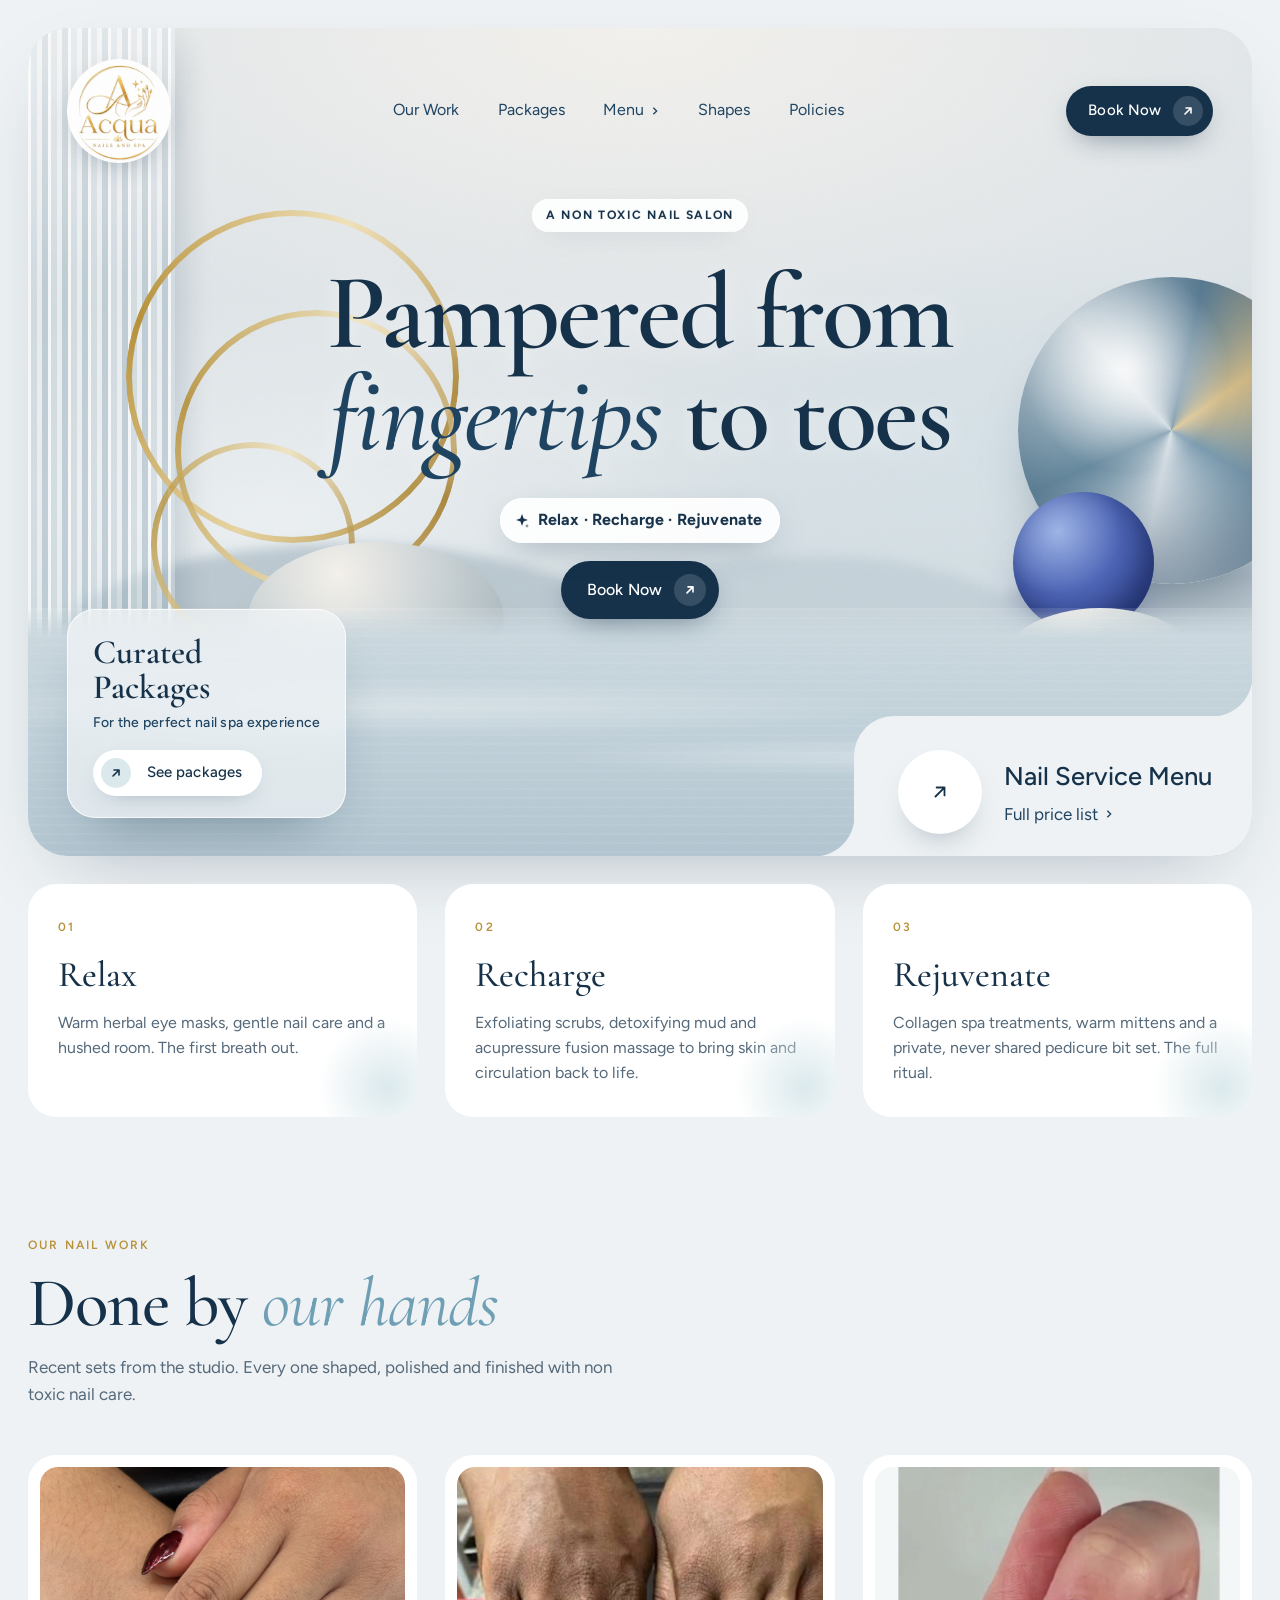
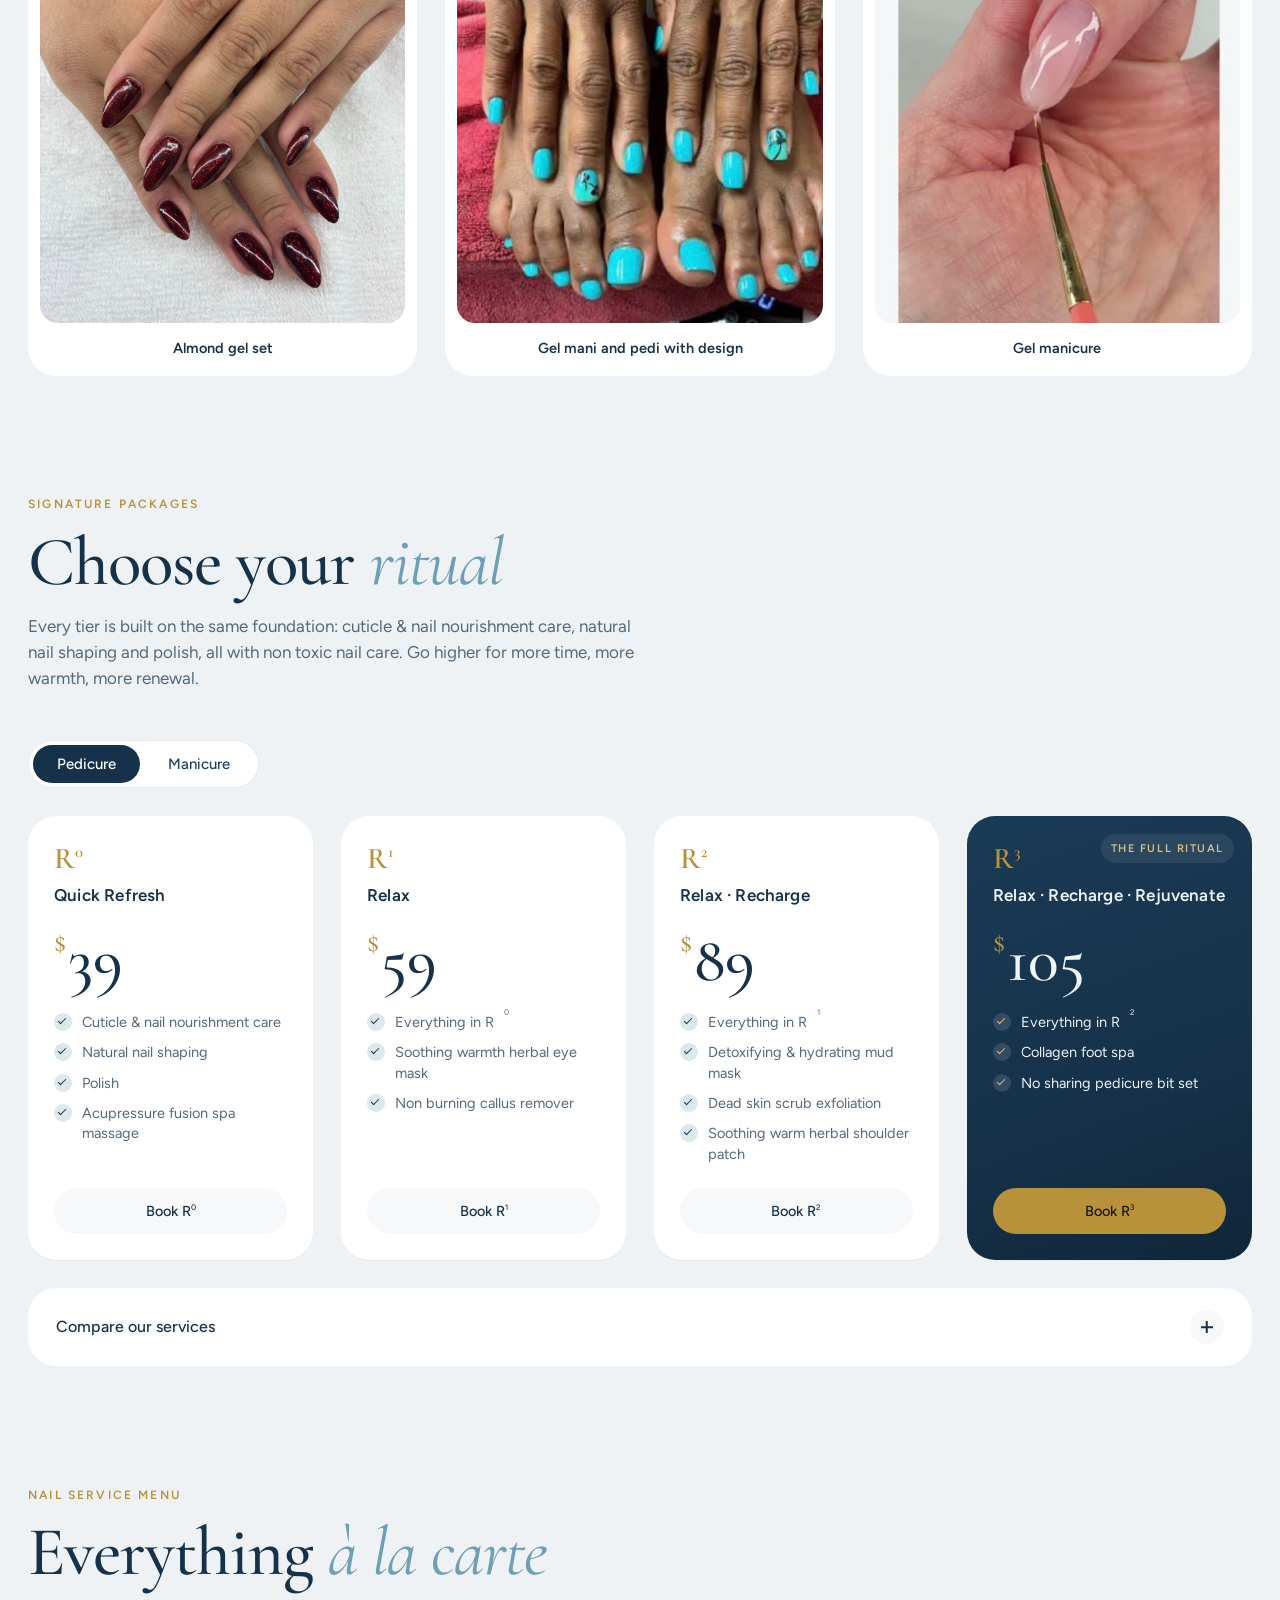
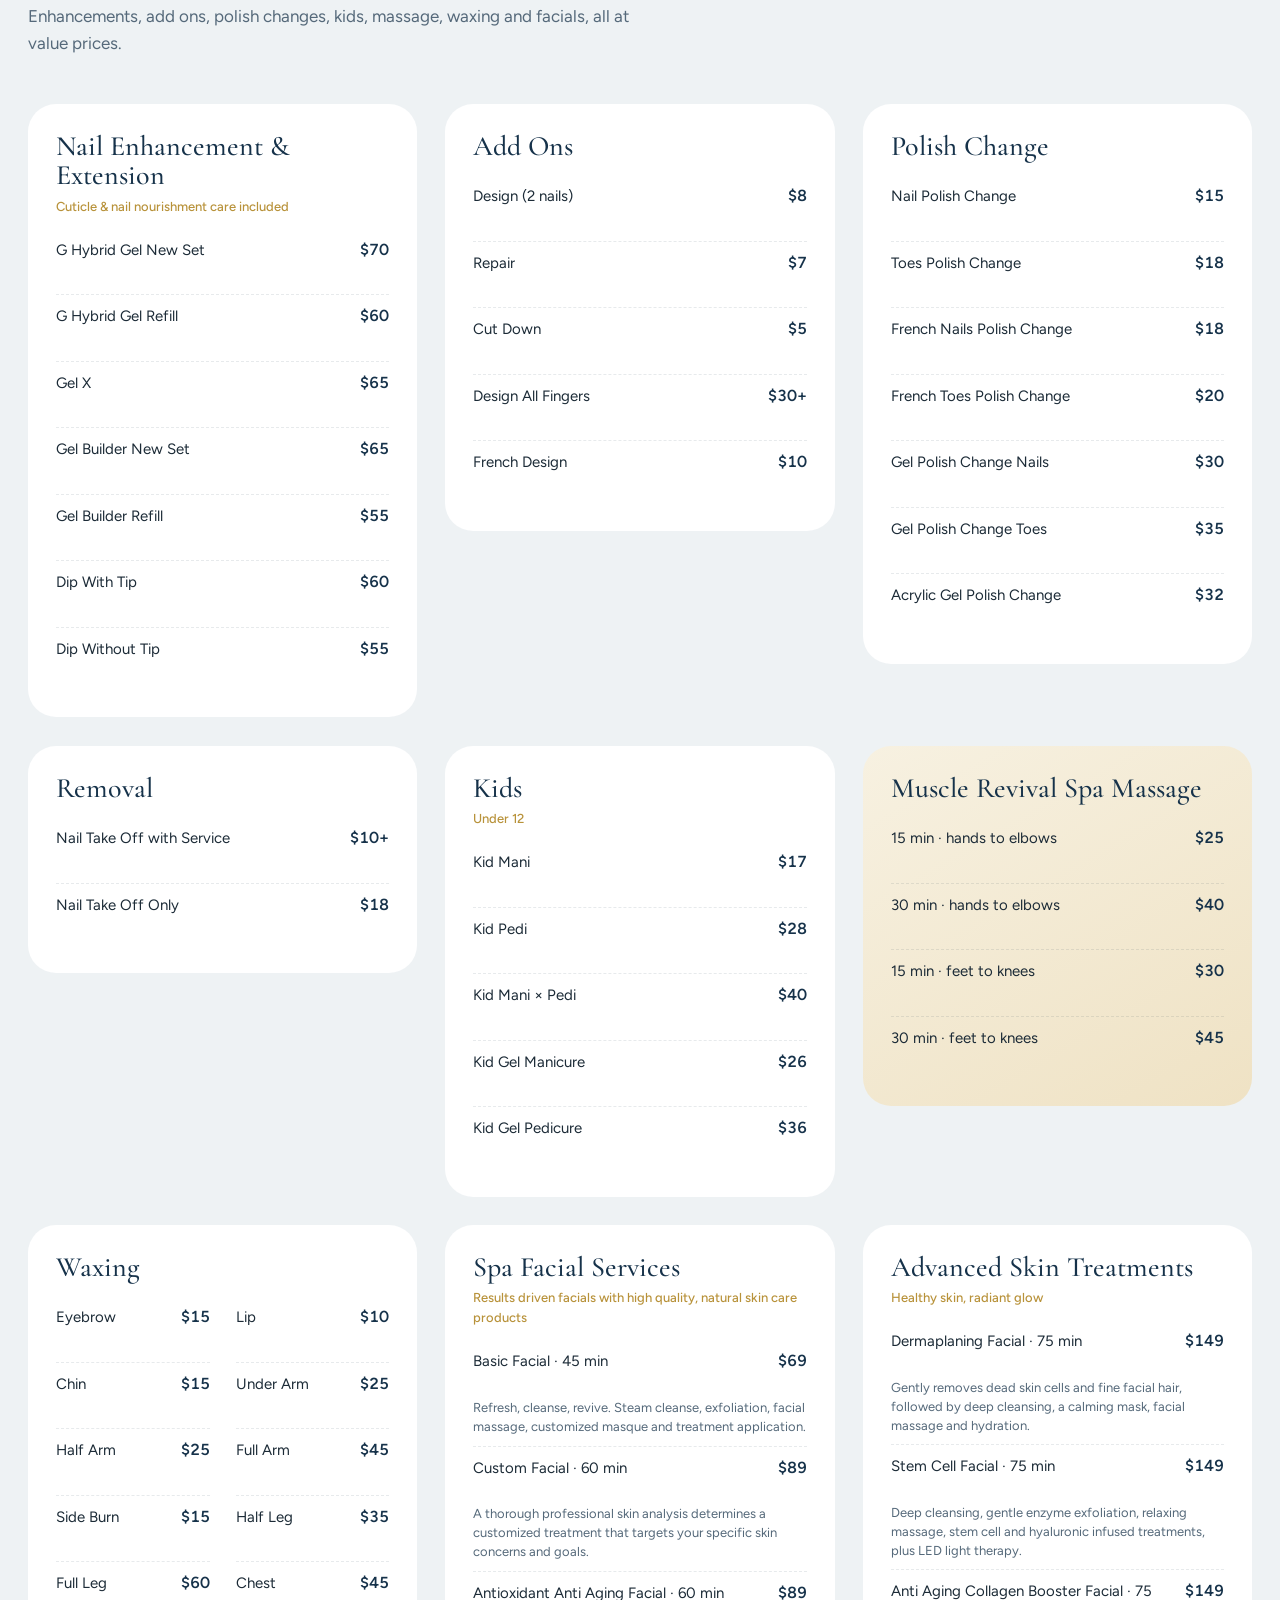
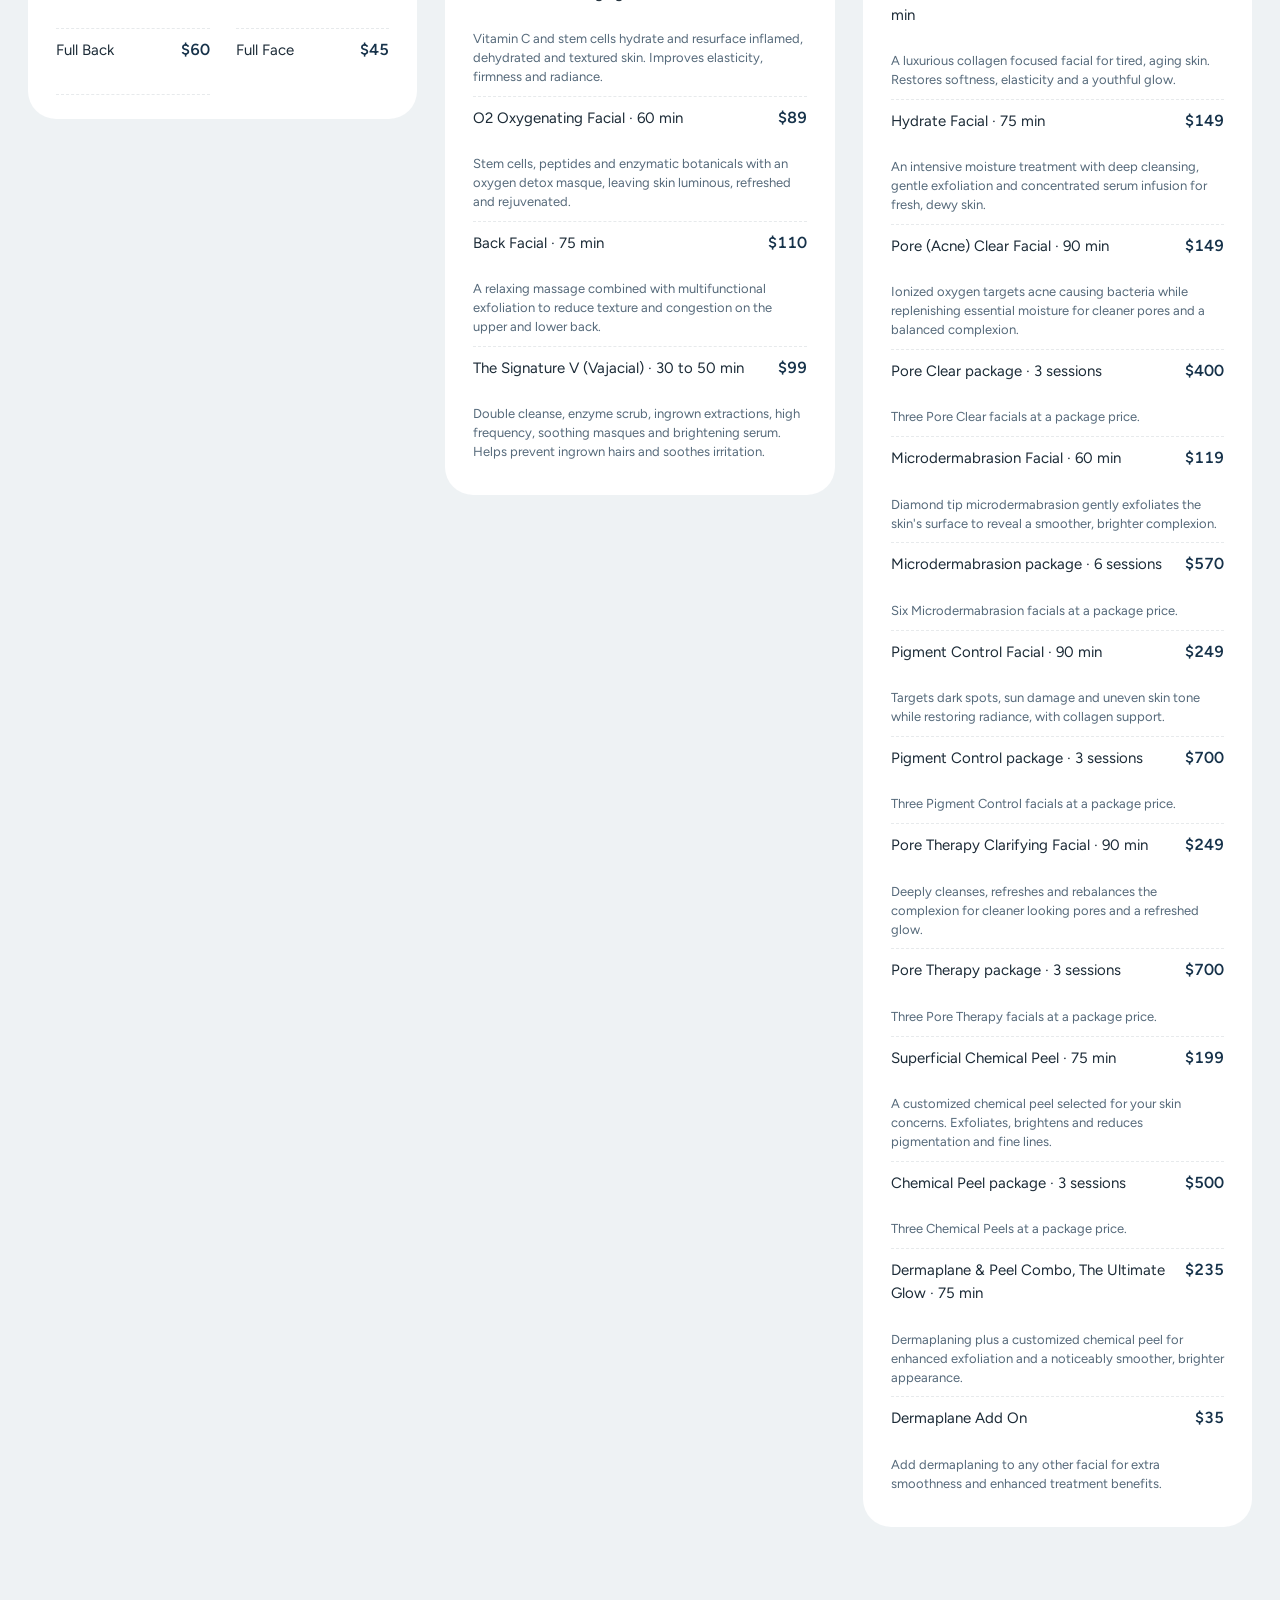
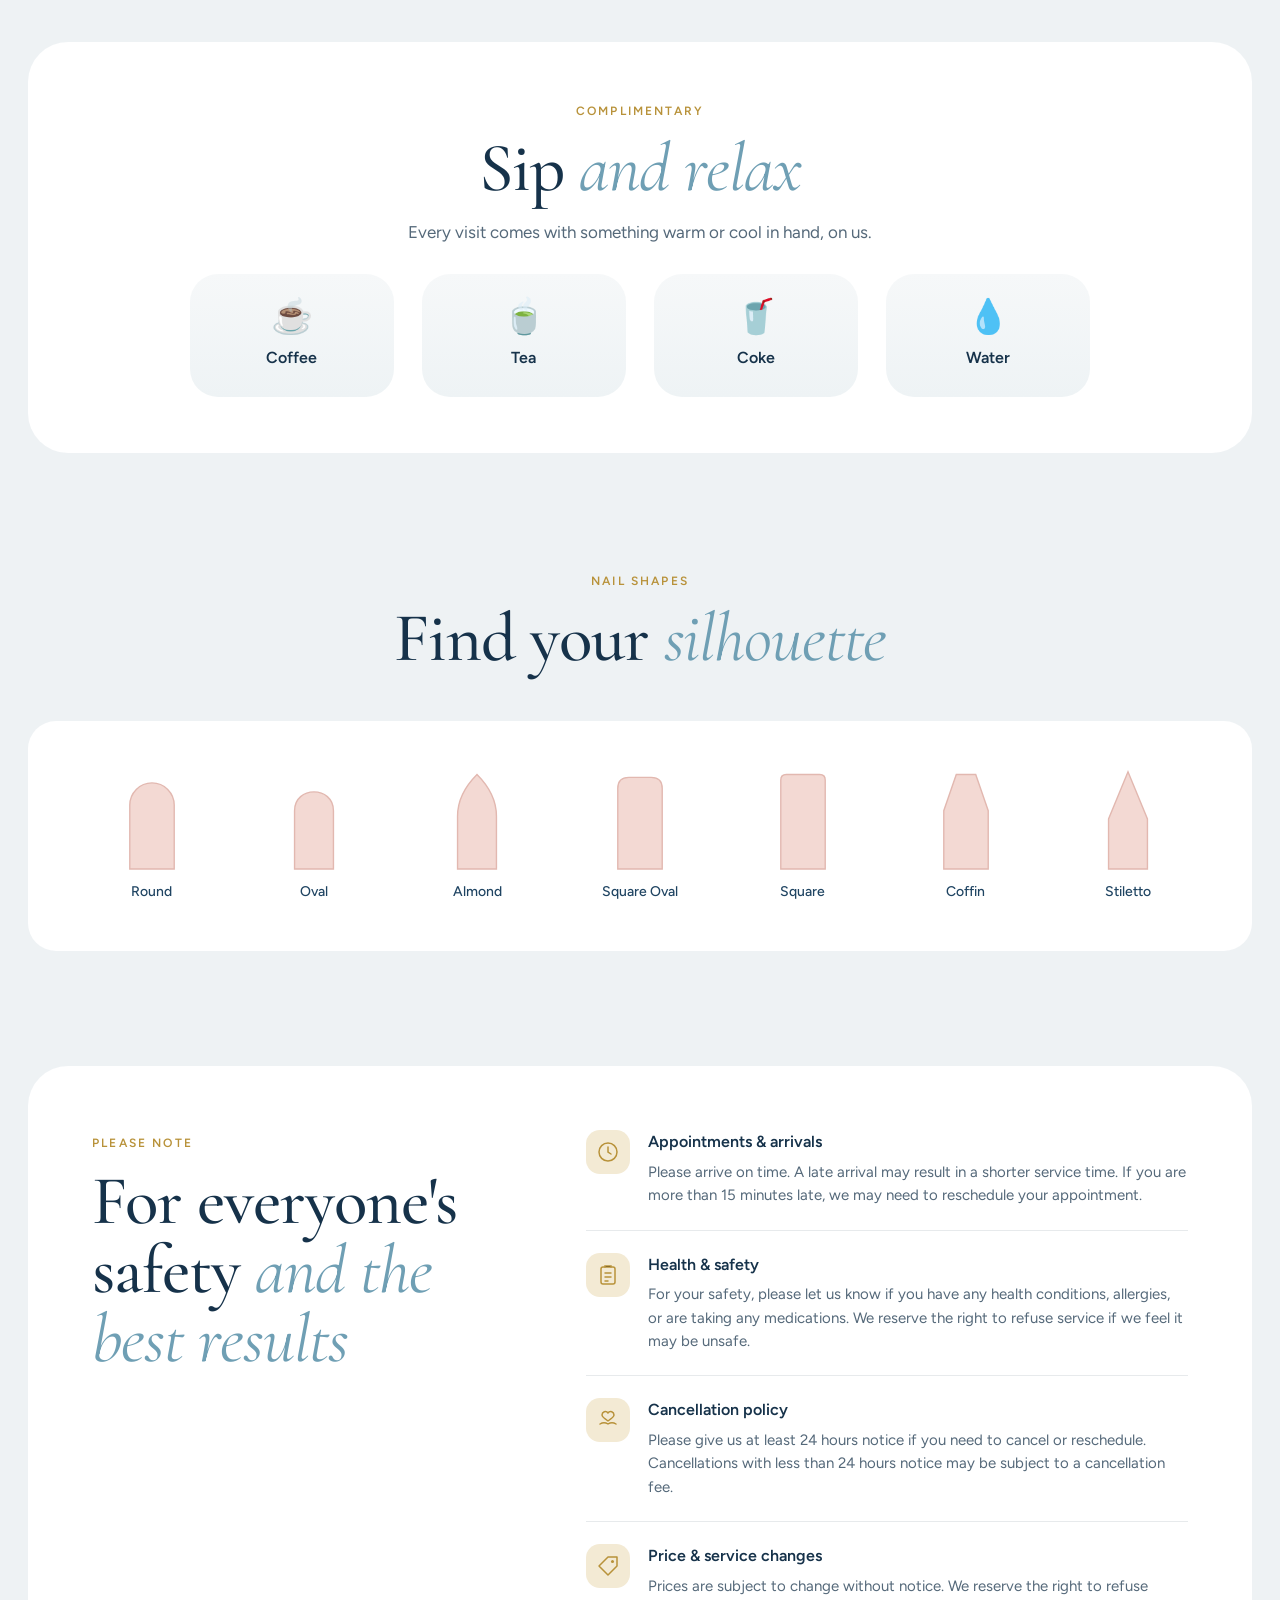
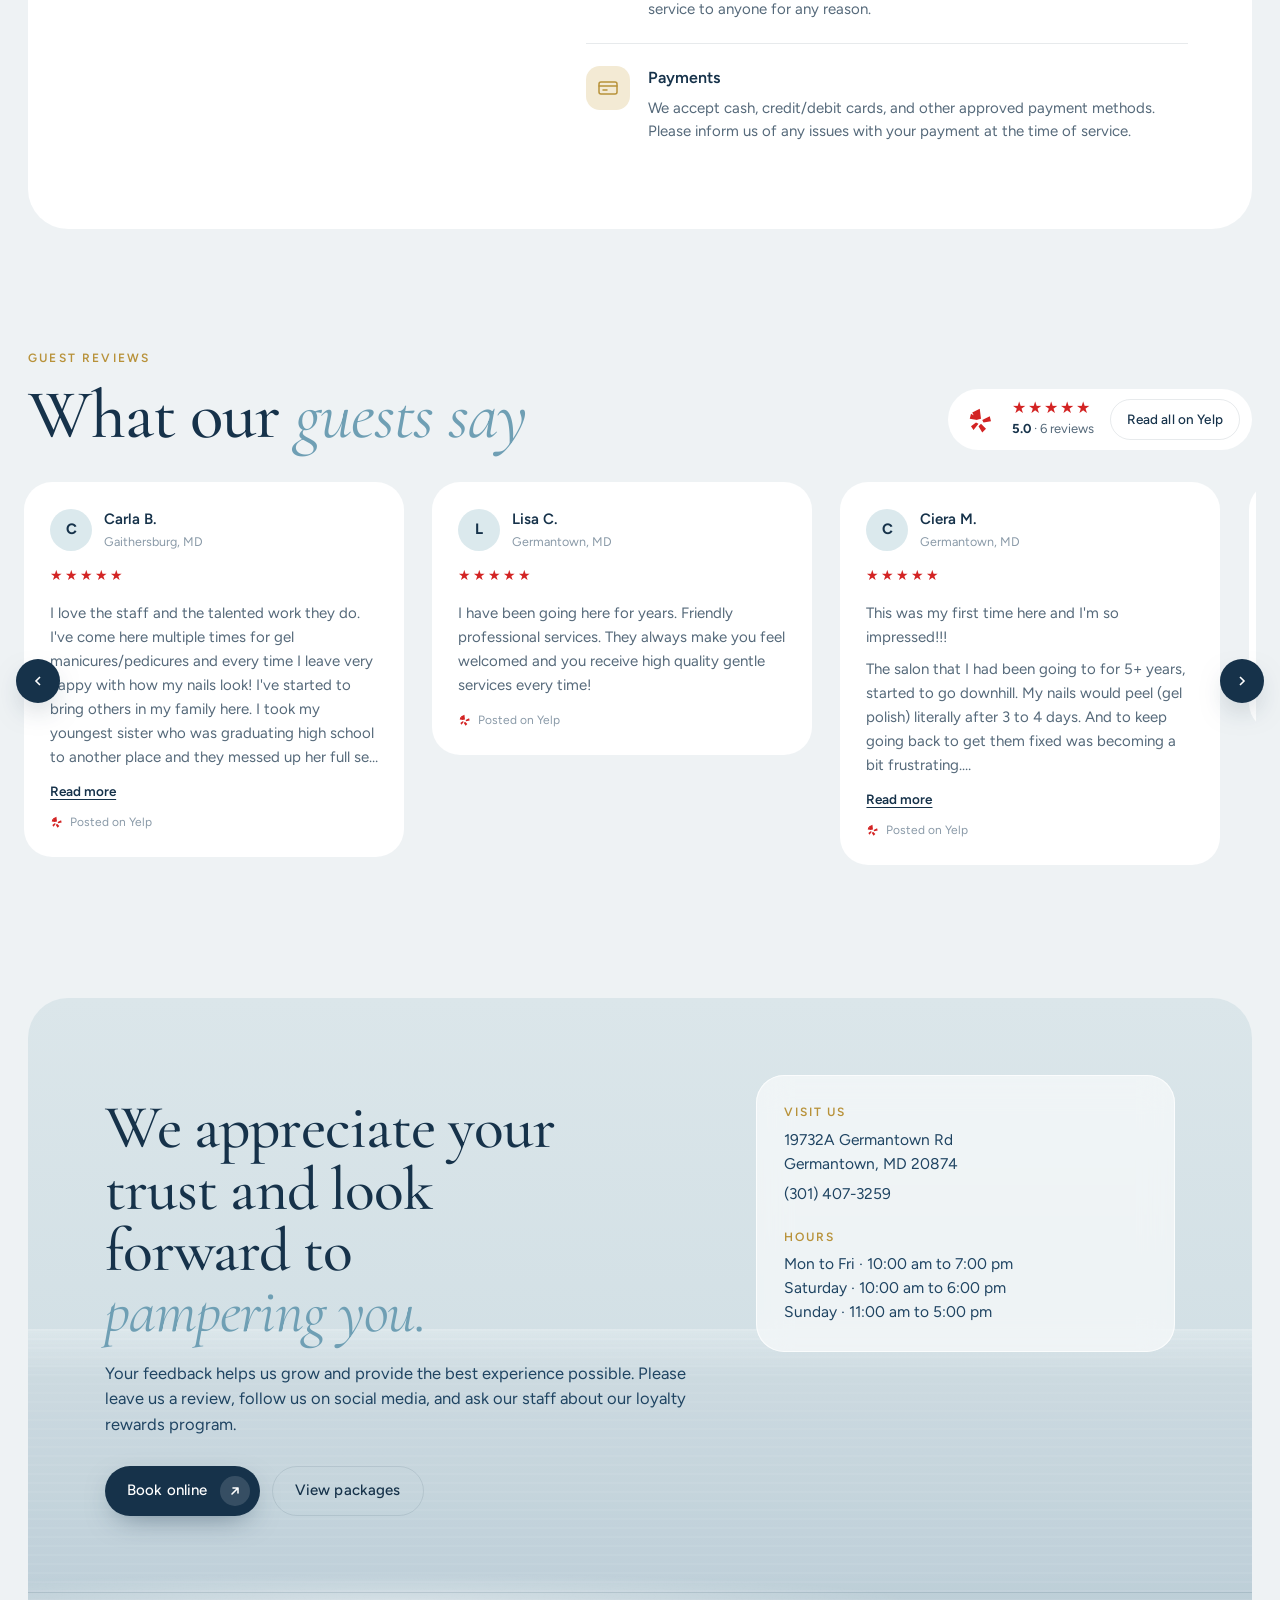
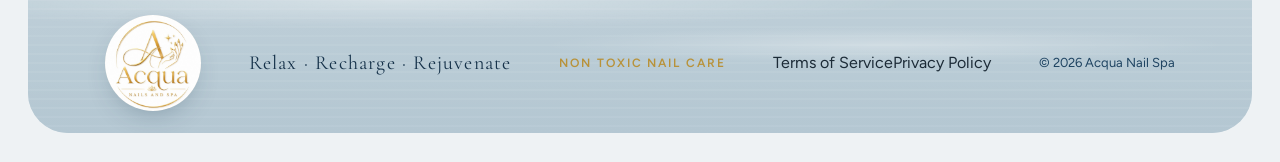
==== commit dd9ea3bc: "Link Terms and Privacy from the footer" ====
--- a/index.html
+++ b/index.html
@@ -236,6 +236,7 @@
       </a>
       <p class="visit__motto" data-text="footer.motto">Relax · Recharge · Rejuvenate</p>
       <p class="visit__tag" data-text="footer.tag">Non toxic nail care</p>
+      <nav class="legal-links" aria-label="Legal"><a href="terms">Terms of Service</a><a href="privacy">Privacy Policy</a></nav>
       <p class="visit__copy">© <span id="year"></span> <span data-text="site_title">Acqua Nail Spa</span></p>
     </div>
   </div>
--- a/styles.css
+++ b/styles.css
@@ -514,7 +514,7 @@
 .menu__col h3 small { font-family: var(--font-body); font-size: 13px; color: var(--ink-mute); font-weight: 400; }
 .menu__hint { font-size: 13px; color: var(--gold); font-weight: 500; margin: -8px 0 12px; }
 .price-list li {
-  display: flex; align-items: baseline; gap: 10px; padding: 9px 0;
+  display: flex; align-items: baseline; flex-wrap: wrap; gap: 2px 10px; padding: 9px 0;
   border-bottom: 1px dashed var(--line);
 }
 .price-list li:last-child { border-bottom: 0; }
@@ -523,6 +523,7 @@
   content: ''; display: inline-block; width: 100%; vertical-align: baseline;
 }
 .price-list b { font-weight: 600; color: var(--navy); font-variant-numeric: tabular-nums; }
+.price-list__desc { flex: 0 0 100%; font-size: 13px; line-height: 1.45; color: var(--ink-soft); }
 .price-list--two { display: grid; grid-template-columns: 1fr 1fr; column-gap: 26px; }
 
 .beverages { margin-top: 26px; padding-top: 20px; border-top: 1px solid var(--line); }
